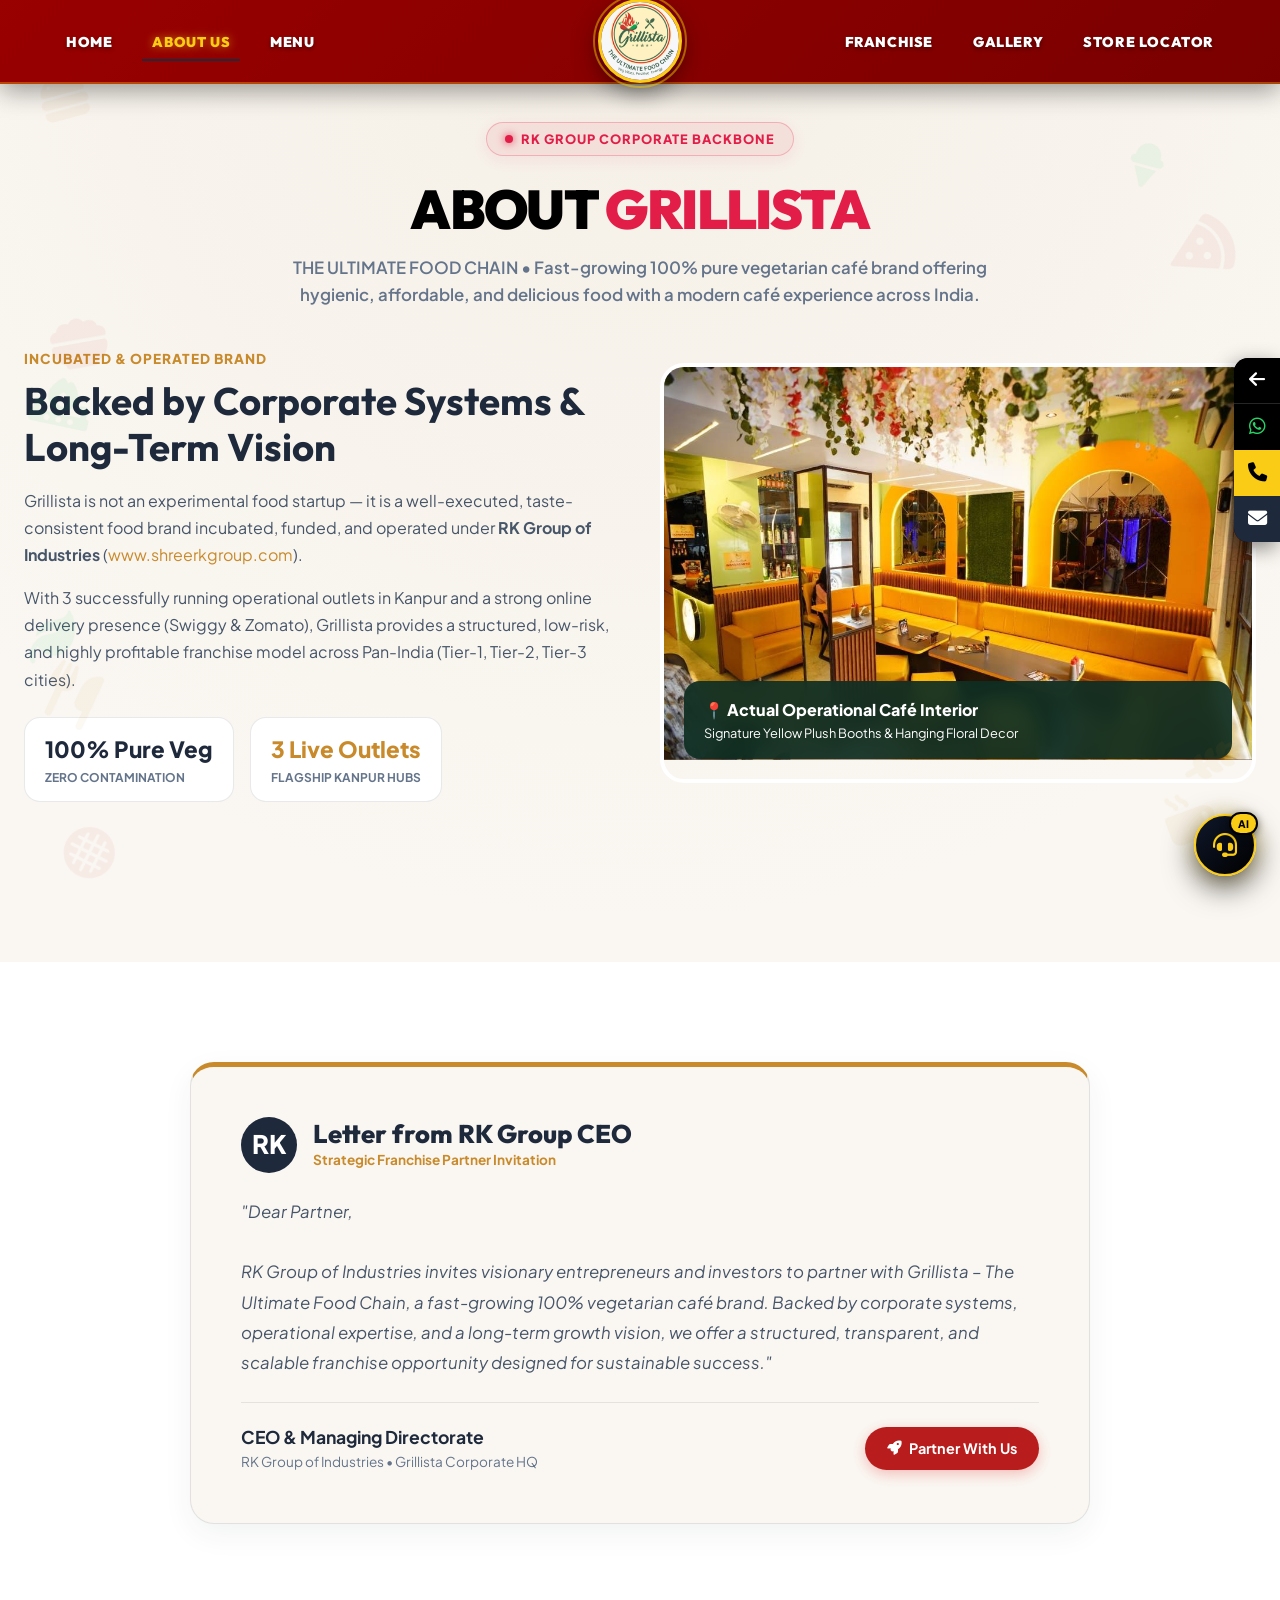
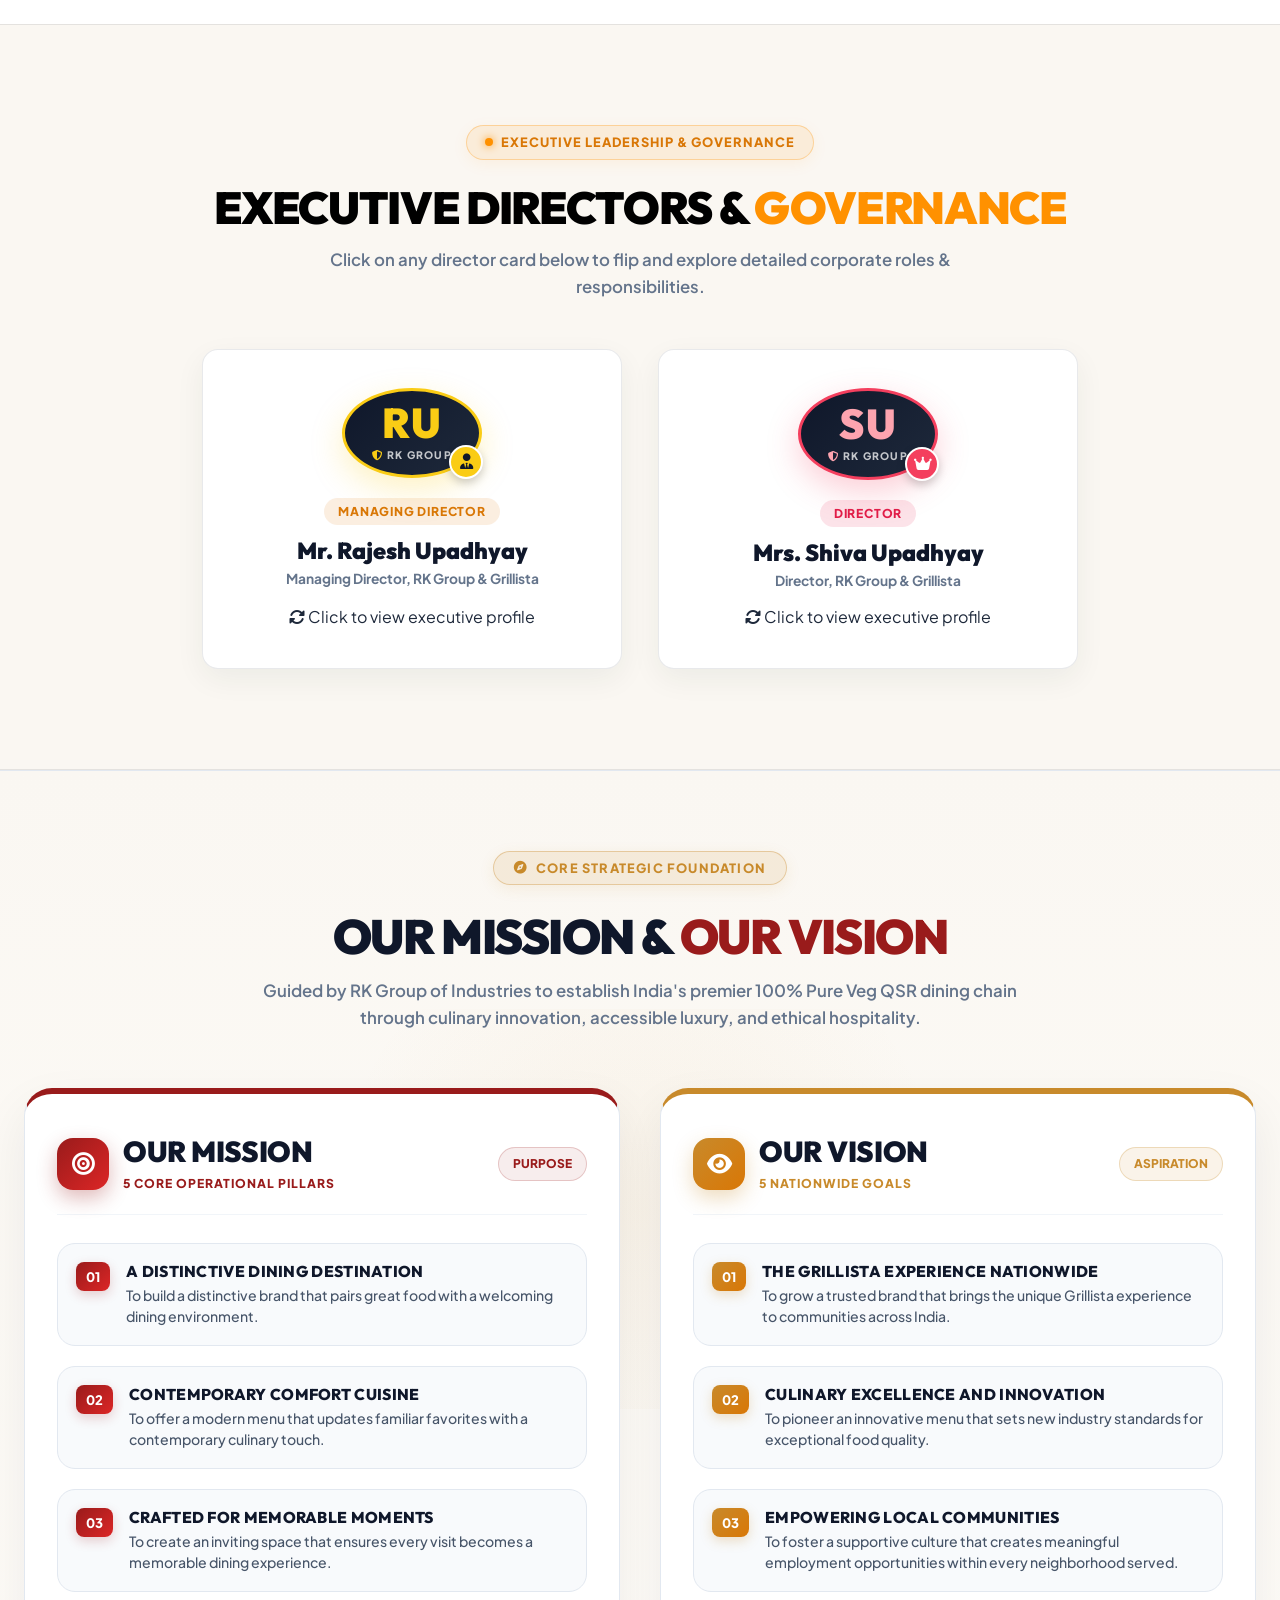
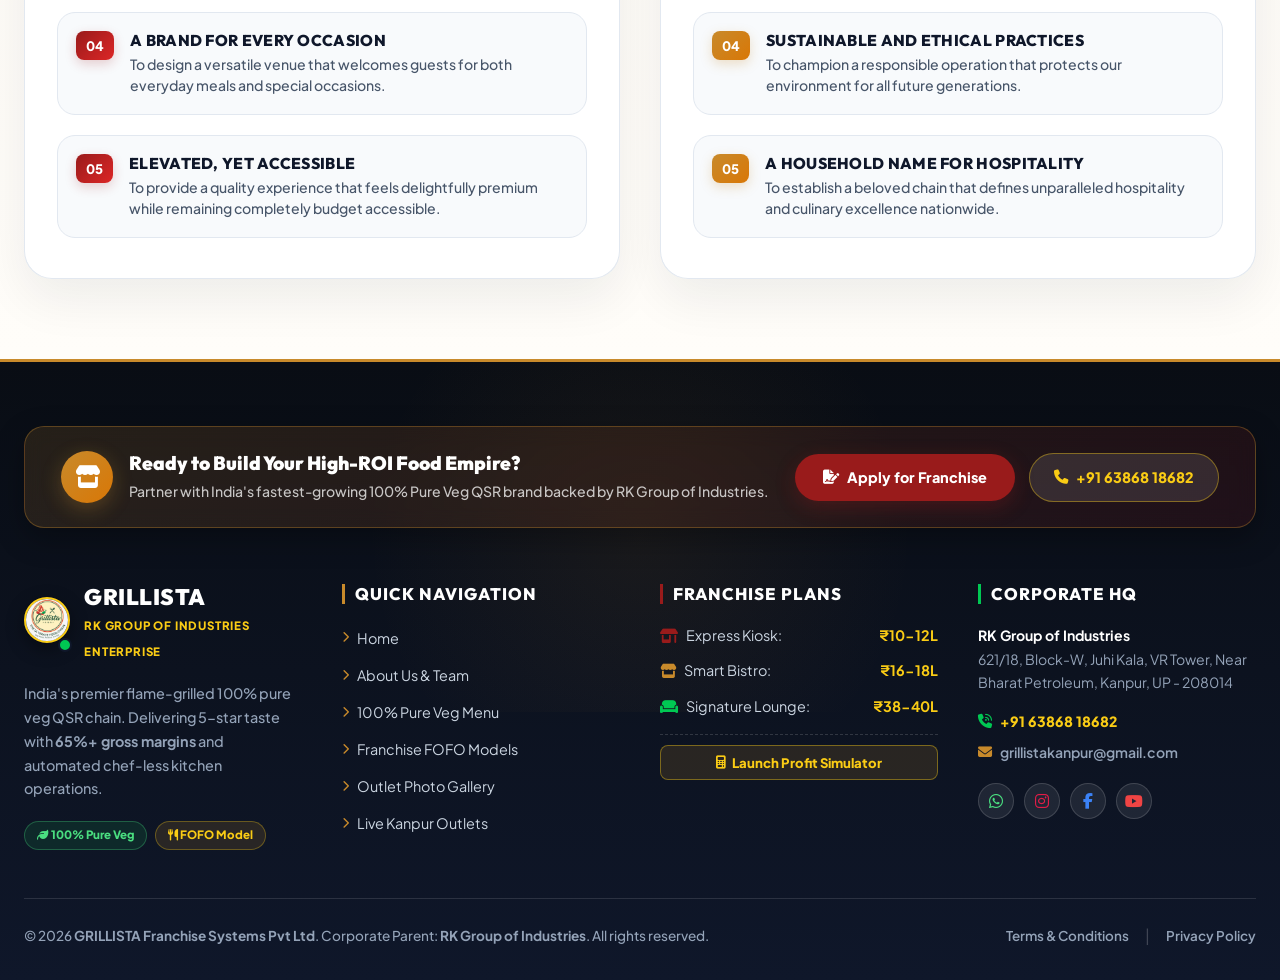
==== about.html @ d0b4079d "Upgrade Executive Leadership cards with luxury gold corporate crest monograms for Mr. and Mrs. Upadh" ====
<!DOCTYPE html>
<html lang="en">
<head>
  <meta charset="UTF-8">
  <meta name="viewport" content="width=device-width, initial-scale=1.0">
  <title>About Us | Grillista - The Ultimate Food Chain</title>
  <meta name="description" content="Learn about Grillista - India's fast-growing 100% pure veg café brand incubated by RK Group of Industries. 3 operational outlets in Kanpur (Barra, Kakadev, Juhi Saket Nagar).">
  
  <!-- Favicon -->
  <link rel="icon" type="image/jpeg" href="assets/images/logo.jpg">
  <link rel="apple-touch-icon" href="assets/images/logo.jpg">
  
  <!-- Google Fonts -->
  <link rel="preconnect" href="https://fonts.googleapis.com">
  <link rel="preconnect" href="https://fonts.gstatic.com" crossorigin>
  <link href="https://fonts.googleapis.com/css2?family=Outfit:wght@400;600;700;800;900&family=Plus+Jakarta+Sans:wght@400;500;600;700;800&display=swap" rel="stylesheet">
  
  <!-- FontAwesome Icons -->
  <link rel="stylesheet" href="https://cdnjs.cloudflare.com/ajax/libs/font-awesome/6.4.0/css/all.min.css">
  
  <!-- Custom Stylesheet -->
  <link rel="stylesheet" href="css/styles.css">

  <!-- Auto Theme Sync -->
  <script>
    (function() {
      const theme = localStorage.getItem('grillista_site_theme');
      if (theme === 'dark') {
        document.documentElement.classList.add('dark-theme');
        document.addEventListener('DOMContentLoaded', () => document.body.classList.add('dark-theme'));
      }
    })();
  </script>
</head>
<body>

  <!-- Burger Singh Style Corporate Navbar -->
  <header class="navbar">
    <div class="nav-container-split">
      <!-- Left Group: Nav Links -->
      <div class="nav-group-left">
        <ul class="nav-links-split">
          <li><a href="index.html#hero" class="nav-link">HOME</a></li>
          <li><a href="about.html" class="nav-link active">ABOUT US</a></li>
          <li><a href="menu.html" class="nav-link">MENU</a></li>
        </ul>
      </div>

      <!-- Center Circular Logo Emblem -->
      <a href="index.html" class="nav-center-logo">
        <img src="assets/images/logo.jpg" alt="Grillista Logo">
      </a>

      <!-- Right Group: Nav Links -->
      <div class="nav-group-right">
        <ul class="nav-links-split">
          <li><a href="franchise.html" class="nav-link">FRANCHISE</a></li>
          <li><a href="gallery.html" class="nav-link">GALLERY</a></li>
          <li><a href="locator.html" class="nav-link">STORE LOCATOR</a></li>
        </ul>
        <button class="mobile-toggle-btn" id="mobile-toggle-btn" onclick="toggleMobileNavbar(event)" aria-label="Toggle Mobile Menu">
          <i class="fa-solid fa-bars"></i>
        </button>
      </div>
    </div>

    <!-- Mobile Slide-Out Navigation Drawer -->
    <nav class="navbar-mobile-drawer" id="navbar-mobile-drawer">
      <a href="index.html#hero"><i class="fa-solid fa-house"></i> HOME</a>
      <a href="about.html" class="active"><i class="fa-solid fa-building"></i> ABOUT US</a>
      <a href="menu.html"><i class="fa-solid fa-utensils"></i> MENU</a>
      <a href="franchise.html"><i class="fa-solid fa-store"></i> FRANCHISE</a>
      <a href="gallery.html"><i class="fa-solid fa-images"></i> GALLERY</a>
      <a href="locator.html"><i class="fa-solid fa-location-dot"></i> STORE LOCATOR</a>
      <a href="tel:+916386818682" style="color: #FACC15;"><i class="fa-solid fa-phone"></i> CALL +91 63868 18682</a>
    </nav>
  </header>

  <!-- About Us Hero Section -->
  <section class="section" style="padding-top: calc(var(--nav-height) + 50px); background: radial-gradient(circle at 50% 0%, #F5EFE6 0%, #FAF7F2 80%);">
    <div class="container">
      <!-- Ultra-Modern Sleek Section Header (Black Base + Crimson Rose Accent) -->
      <div style="text-align: center; margin-bottom: 36px; position: relative;">
        <div style="display: inline-flex; align-items: center; gap: 8px; background: rgba(225, 29, 72, 0.08); border: 1.5px solid rgba(225, 29, 72, 0.25); color: #E11D48; padding: 6px 18px; border-radius: 99px; font-size: 0.8rem; font-weight: 800; text-transform: uppercase; letter-spacing: 1px; margin-bottom: 12px; box-shadow: 0 4px 15px rgba(225, 29, 72, 0.08);">
          <span style="width: 8px; height: 8px; border-radius: 50%; background: #E11D48; display: inline-block; box-shadow: 0 0 8px #E11D48;"></span>
          RK GROUP CORPORATE BACKBONE
        </div>
        
        <h1 class="section-title" style="font-size: 3.4rem; color: #000000 !important;">
          ABOUT <span style="color: #E11D48 !important;">GRILLISTA</span>
        </h1>
        
        <p style="font-size: 1.05rem; color: #64748B; max-width: 720px; margin: 0 auto; font-weight: 600; line-height: 1.6;">
          THE ULTIMATE FOOD CHAIN &bull; Fast-growing 100% pure vegetarian café brand offering hygienic, affordable, and delicious food with a modern café experience across India.
        </p>
      </div>

      <div style="display: grid; grid-template-columns: 1fr 1fr; gap: 40px; align-items: center; margin-bottom: 60px;">
        <div>
          <span style="color: var(--accent-gold); font-weight: 800; font-size: 0.85rem; text-transform: uppercase; letter-spacing: 1px;">Incubated & Operated Brand</span>
          <h2 style="font-size: 2.4rem; color: var(--brand-emerald); margin: 8px 0 16px 0; line-height: 1.2;">Backed by Corporate Systems & Long-Term Vision</h2>
          <p style="font-size: 1rem; color: var(--text-secondary); line-height: 1.7; margin-bottom: 16px;">
            Grillista is not an experimental food startup — it is a well-executed, taste-consistent food brand incubated, funded, and operated under <strong>RK Group of Industries</strong> (<a href="http://www.shreerkgroup.com" target="_blank" style="color: var(--accent-gold);">www.shreerkgroup.com</a>).
          </p>
          <p style="font-size: 1rem; color: var(--text-secondary); line-height: 1.7; margin-bottom: 24px;">
            With 3 successfully running operational outlets in Kanpur and a strong online delivery presence (Swiggy & Zomato), Grillista provides a structured, low-risk, and highly profitable franchise model across Pan-India (Tier-1, Tier-2, Tier-3 cities).
          </p>
          <div style="display: flex; gap: 16px; flex-wrap: wrap;">
            <div style="background: #FFF; border: 1px solid var(--border-light); padding: 14px 20px; border-radius: var(--radius-md);">
              <div style="font-size: 1.4rem; font-weight: 900; color: var(--brand-emerald);">100% Pure Veg</div>
              <div style="font-size: 0.75rem; color: var(--text-muted); font-weight: 700;">ZERO CONTAMINATION</div>
            </div>
            <div style="background: #FFF; border: 1px solid var(--border-light); padding: 14px 20px; border-radius: var(--radius-md);">
              <div style="font-size: 1.4rem; font-weight: 900; color: var(--accent-gold);">3 Live Outlets</div>
              <div style="font-size: 0.75rem; color: var(--text-muted); font-weight: 700;">FLAGSHIP KANPUR HUBS</div>
            </div>
          </div>
        </div>

        <div style="height: 420px; border-radius: var(--radius-lg); overflow: hidden; border: 4px solid #FFF; box-shadow: var(--shadow-premium); position: relative;">
          <img src="assets/images/store_bg.jpg" alt="Grillista Interior Showcase" style="width: 100%; height: 100%; object-fit: cover; filter: none !important;">
          <div style="position: absolute; bottom: 20px; left: 20px; right: 20px; background: rgba(15,46,35,0.92); backdrop-filter: blur(10px); padding: 16px 20px; border-radius: var(--radius-md); color: #FFF;">
            <div style="font-weight: 800; font-size: 1rem;">📍 Actual Operational Café Interior</div>
            <div style="font-size: 0.8rem; color: var(--accent-gold-light);">Signature Yellow Plush Booths & Hanging Floral Decor</div>
          </div>
        </div>
      </div>
    </div>
  </section>

  <!-- Letter from RK Group CEO Section -->
  <section class="section" style="background: #FFF;">
    <div class="container">
      <div style="max-width: 900px; margin: 0 auto; background: var(--bg-warm-champagne); border: 1.5px solid var(--border-light); border-top: 5px solid var(--accent-gold); border-radius: var(--radius-lg); padding: 50px; box-shadow: var(--shadow-card);">
        <div style="display: flex; align-items: center; gap: 16px; margin-bottom: 24px;">
          <div style="width: 56px; height: 56px; border-radius: 50%; background: var(--brand-emerald); color: #FFF; display: flex; align-items: center; justify-content: center; font-size: 1.6rem; font-weight: 800;">
            RK
          </div>
          <div>
            <h3 style="font-size: 1.6rem; color: var(--brand-emerald); font-weight: 800;">Letter from RK Group CEO</h3>
            <div style="font-size: 0.85rem; color: var(--accent-gold); font-weight: 700;">Strategic Franchise Partner Invitation</div>
          </div>
        </div>

        <p style="font-size: 1.05rem; color: var(--text-secondary); line-height: 1.8; margin-bottom: 16px; font-style: italic;">
          "Dear Partner,<br><br>
          RK Group of Industries invites visionary entrepreneurs and investors to partner with Grillista – The Ultimate Food Chain, a fast-growing 100% vegetarian café brand. Backed by corporate systems, operational expertise, and a long-term growth vision, we offer a structured, transparent, and scalable franchise opportunity designed for sustainable success."
        </p>

        <div style="margin-top: 24px; border-top: 1px solid var(--border-light); padding-top: 20px; display: flex; justify-content: space-between; align-items: center; flex-wrap: wrap; gap: 12px;">
          <div>
            <strong style="color: var(--brand-emerald); font-size: 1.1rem;">CEO & Managing Directorate</strong>
            <div style="font-size: 0.85rem; color: var(--text-muted);">RK Group of Industries &bull; Grillista Corporate HQ</div>
          </div>
          <a href="index.html#models" class="btn btn-gold btn-sm"><i class="fa-solid fa-rocket"></i> Partner With Us</a>
        </div>
      </div>
    </div>
  </section>

  <!-- Executive Leadership & Directors Section (Interactive 3D Flip Card System) -->
  <section class="section" style="background: var(--bg-warm-champagne); border-top: 1px solid var(--border-light); border-bottom: 1px solid var(--border-light);">
    <div class="container">
      <!-- Ultra-Modern Sleek Section Header (Black Base + Amber Gold Accent) -->
      <div style="text-align: center; margin-bottom: 48px; position: relative;">
        <div style="display: inline-flex; align-items: center; gap: 8px; background: rgba(255, 145, 0, 0.1); border: 1.5px solid rgba(255, 145, 0, 0.3); color: #D97706; padding: 6px 18px; border-radius: 99px; font-size: 0.8rem; font-weight: 800; text-transform: uppercase; letter-spacing: 1px; margin-bottom: 12px; box-shadow: 0 4px 15px rgba(255, 145, 0, 0.08);">
          <span style="width: 8px; height: 8px; border-radius: 50%; background: #FF9100; display: inline-block; box-shadow: 0 0 8px #FF9100;"></span>
          EXECUTIVE LEADERSHIP & GOVERNANCE
        </div>
        
        <h2 class="section-title" style="font-size: 2.8rem; color: #000000 !important;">
          EXECUTIVE DIRECTORS & <span style="color: #FF9100 !important;">GOVERNANCE</span>
        </h2>
        
        <p style="font-size: 1.05rem; color: #64748B; max-width: 700px; margin: 0 auto; font-weight: 600; line-height: 1.6;">
          Click on any director card below to flip and explore detailed corporate roles & responsibilities.
        </p>
      </div>

      <div style="display: grid; grid-template-columns: repeat(auto-fit, minmax(320px, 420px)); justify-content: center; gap: 36px; max-width: 900px; margin: 0 auto;">
        
        <!-- Leader 1: Mr. Rajesh Upadhyay - Managing Director -->
        <div class="team-flip-card">
          <div class="flip-card-inner">
            <div class="flip-card-front" style="padding: 38px 28px;">
              <!-- Luxury Executive Crest -->
              <div style="width: 140px; height: 140px; border-radius: 50%; background: linear-gradient(135deg, #0F172A 0%, #1E293B 100%); border: 3.5px solid #FACC15; display: flex; flex-direction: column; align-items: center; justify-content: center; margin: 0 auto 20px auto; box-shadow: 0 12px 32px rgba(250, 204, 21, 0.25); position: relative;">
                <span style="font-size: 2.6rem; font-weight: 900; color: #FACC15; font-family: var(--font-heading); letter-spacing: 2px; line-height: 1;">RU</span>
                <span style="font-size: 0.65rem; font-weight: 800; color: rgba(255,255,255,0.75); letter-spacing: 1.2px; text-transform: uppercase; margin-top: 4px; display: inline-flex; align-items: center; gap: 4px;">
                  <i class="fa-solid fa-shield-halved" style="color: #FACC15;"></i> RK GROUP
                </span>
                <span style="position: absolute; bottom: -4px; right: -4px; width: 34px; height: 34px; border-radius: 50%; background: #FACC15; color: #0F172A; display: flex; align-items: center; justify-content: center; font-size: 0.95rem; border: 2.5px solid #FFF; box-shadow: 0 4px 10px rgba(0,0,0,0.2);">
                  <i class="fa-solid fa-user-tie"></i>
                </span>
              </div>

              <span style="font-size: 0.76rem; font-weight: 900; color: #D97706; background: rgba(217, 119, 6, 0.12); padding: 4px 14px; border-radius: 99px; text-transform: uppercase; letter-spacing: 0.8px; display: inline-block;">MANAGING DIRECTOR</span>
              <h3 style="font-size: 1.45rem; color: #0F172A; font-weight: 900; margin: 12px 0 3px 0; font-family: var(--font-heading);">Mr. Rajesh Upadhyay</h3>
              <p style="font-size: 0.86rem; color: #64748B; font-weight: 700; margin: 0 0 14px 0;">Managing Director, RK Group & Grillista</p>
              <span class="flip-hint"><i class="fa-solid fa-rotate"></i> Click to view executive profile</span>
            </div>
            <div class="flip-card-back" style="padding: 38px 28px;">
              <span style="font-size: 0.78rem; font-weight: 900; color: #FACC15; text-transform: uppercase; letter-spacing: 0.8px;">MANAGING DIRECTOR</span>
              <h3 style="font-size: 1.4rem; color: #FFFFFF; font-weight: 900; margin: 6px 0 2px 0; font-family: var(--font-heading);">Mr. Rajesh Upadhyay</h3>
              <div style="font-size: 0.86rem; color: #FACC15; font-weight: 700; margin-bottom: 14px;">Managing Director, RK Group & Grillista</div>
              <p style="font-size: 0.9rem; color: rgba(255,255,255,0.92); line-height: 1.65; margin: 0;">
                Spearheading overarching corporate strategy, institutional backing, nation-wide QSR expansion, and strategic franchise investor partnerships.
              </p>
            </div>
          </div>
        </div>

        <!-- Leader 2: Mrs. Shiva Upadhyay - Director -->
        <div class="team-flip-card">
          <div class="flip-card-inner">
            <div class="flip-card-front" style="padding: 38px 28px;">
              <!-- Luxury Executive Crest -->
              <div style="width: 140px; height: 140px; border-radius: 50%; background: linear-gradient(135deg, #0F172A 0%, #1E293B 100%); border: 3.5px solid #F43F5E; display: flex; flex-direction: column; align-items: center; justify-content: center; margin: 0 auto 20px auto; box-shadow: 0 12px 32px rgba(244, 63, 94, 0.25); position: relative;">
                <span style="font-size: 2.6rem; font-weight: 900; color: #FDA4AF; font-family: var(--font-heading); letter-spacing: 2px; line-height: 1;">SU</span>
                <span style="font-size: 0.65rem; font-weight: 800; color: rgba(255,255,255,0.75); letter-spacing: 1.2px; text-transform: uppercase; margin-top: 4px; display: inline-flex; align-items: center; gap: 4px;">
                  <i class="fa-solid fa-shield-halved" style="color: #FDA4AF;"></i> RK GROUP
                </span>
                <span style="position: absolute; bottom: -4px; right: -4px; width: 34px; height: 34px; border-radius: 50%; background: #F43F5E; color: #FFFFFF; display: flex; align-items: center; justify-content: center; font-size: 0.95rem; border: 2.5px solid #FFF; box-shadow: 0 4px 10px rgba(0,0,0,0.2);">
                  <i class="fa-solid fa-crown"></i>
                </span>
              </div>

              <span style="font-size: 0.76rem; font-weight: 900; color: #E11D48; background: rgba(225, 29, 72, 0.12); padding: 4px 14px; border-radius: 99px; text-transform: uppercase; letter-spacing: 0.8px; display: inline-block;">DIRECTOR</span>
              <h3 style="font-size: 1.45rem; color: #0F172A; font-weight: 900; margin: 12px 0 3px 0; font-family: var(--font-heading);">Mrs. Shiva Upadhyay</h3>
              <p style="font-size: 0.86rem; color: #64748B; font-weight: 700; margin: 0 0 12px 0;">Director, RK Group & Grillista</p>
              <span class="flip-hint"><i class="fa-solid fa-rotate"></i> Click to view executive profile</span>
            </div>
            <div class="flip-card-back" style="padding: 38px 28px;">
              <span style="font-size: 0.78rem; font-weight: 900; color: #FACC15; text-transform: uppercase; letter-spacing: 0.8px;">DIRECTOR</span>
              <h3 style="font-size: 1.4rem; color: #FFFFFF; font-weight: 900; margin: 6px 0 2px 0; font-family: var(--font-heading);">Mrs. Shiva Upadhyay</h3>
              <div style="font-size: 0.86rem; color: #FACC15; font-weight: 700; margin-bottom: 14px;">Director, RK Group & Grillista</div>
              <p style="font-size: 0.9rem; color: rgba(255,255,255,0.92); line-height: 1.65; margin: 0;">
                Leading brand governance, customer experience excellence, operational standardization, and franchise partner welfare and growth.
              </p>
            </div>
          </div>
        </div>

      </div>
    </div>
  </section>
  <!-- Ultra-Executive Corporate Mission & Vision Section -->
  <section class="section" style="background: linear-gradient(180deg, #FAF7F2 0%, #FFFDF9 100%); border-top: 1.5px solid #E2E8F0; padding: 80px 0; position: relative; overflow: hidden;">
    
    <!-- Ambient Radial Light Aura -->
    <div style="position: absolute; top: 20%; left: 50%; transform: translateX(-50%); width: 800px; height: 400px; background: radial-gradient(circle, rgba(200, 138, 43, 0.06) 0%, rgba(250, 247, 242, 0) 70%); pointer-events: none;"></div>

    <div class="container" style="position: relative; z-index: 2;">
      
      <!-- Section Header Badge & Title -->
      <div style="text-align: center; margin-bottom: 56px;">
        <div style="display: inline-flex; align-items: center; gap: 8px; background: rgba(200, 138, 43, 0.12); border: 1.5px solid rgba(200, 138, 43, 0.35); color: #C88A2B; padding: 6px 20px; border-radius: 99px; font-size: 0.8rem; font-weight: 800; text-transform: uppercase; letter-spacing: 1.2px; margin-bottom: 14px; box-shadow: 0 4px 15px rgba(200, 138, 43, 0.1);">
          <i class="fa-solid fa-compass" style="color: #C88A2B;"></i> CORE STRATEGIC FOUNDATION
        </div>
        
        <h2 class="section-title" style="font-size: 3rem; color: #0F172A !important; font-family: var(--font-heading); margin-bottom: 12px;">
          OUR MISSION & <span style="background: linear-gradient(135deg, #B91C1C 0%, #991B1B 100%); -webkit-background-clip: text; -webkit-text-fill-color: transparent;">OUR VISION</span>
        </h2>
        
        <p style="font-size: 1.05rem; color: #64748B; max-width: 760px; margin: 0 auto; font-weight: 600; line-height: 1.65;">
          Guided by RK Group of Industries to establish India's premier 100% Pure Veg QSR dining chain through culinary innovation, accessible luxury, and ethical hospitality.
        </p>
      </div>

      <!-- 2-Column Grid: OUR MISSION vs OUR VISION -->
      <div style="display: grid; grid-template-columns: repeat(auto-fit, minmax(360px, 1fr)); gap: 40px; align-items: start;">
        
        <!-- CARD 1: OUR MISSION -->
        <div style="background: #FFFFFF; border-radius: 28px; border: 1.5px solid #E2E8F0; border-top: 6px solid #991B1B; padding: 40px 32px; box-shadow: 0 20px 50px rgba(15, 23, 42, 0.07); position: relative;">
          
          <div style="display: flex; align-items: center; justify-content: space-between; margin-bottom: 28px; border-bottom: 1.5px solid #F1F5F9; padding-bottom: 20px;">
            <div style="display: flex; align-items: center; gap: 14px;">
              <div style="width: 52px; height: 52px; border-radius: 16px; background: linear-gradient(135deg, #991B1B 0%, #DC2626 100%); color: #FFF; font-size: 1.4rem; display: flex; align-items: center; justify-content: center; box-shadow: 0 8px 20px rgba(153, 27, 27, 0.3);">
                <i class="fa-solid fa-bullseye"></i>
              </div>
              <div>
                <h3 style="font-size: 1.8rem; font-weight: 900; color: #0F172A; margin: 0; font-family: var(--font-heading); letter-spacing: -0.01em;">OUR MISSION</h3>
                <span style="font-size: 0.76rem; font-weight: 800; color: #991B1B; text-transform: uppercase; letter-spacing: 1px;">5 CORE OPERATIONAL PILLARS</span>
              </div>
            </div>
            <span style="background: rgba(153, 27, 27, 0.08); color: #991B1B; font-weight: 800; font-size: 0.75rem; padding: 6px 14px; border-radius: 99px; border: 1px solid rgba(153, 27, 27, 0.2);">
              PURPOSE
            </span>
          </div>

          <!-- List of 5 Mission Points -->
          <div style="display: flex; flex-direction: column; gap: 20px;">
            
            <!-- Point 1 -->
            <div style="display: flex; gap: 16px; align-items: flex-start; background: #F8FAFC; border: 1px solid #E2E8F0; padding: 18px; border-radius: 18px; transition: transform 0.2s ease;">
              <span style="background: linear-gradient(135deg, #991B1B 0%, #DC2626 100%); color: #FFFFFF; font-size: 0.82rem; font-weight: 900; padding: 4px 10px; border-radius: 8px; flex-shrink: 0; box-shadow: 0 4px 12px rgba(153,27,27,0.2);">01</span>
              <div>
                <h4 style="font-size: 0.98rem; font-weight: 800; color: #0F172A; margin: 0 0 4px 0; text-transform: uppercase; letter-spacing: 0.3px;">A DISTINCTIVE DINING DESTINATION</h4>
                <p style="font-size: 0.88rem; color: #475569; margin: 0; line-height: 1.5; font-weight: 500;">To build a distinctive brand that pairs great food with a welcoming dining environment.</p>
              </div>
            </div>

            <!-- Point 2 -->
            <div style="display: flex; gap: 16px; align-items: flex-start; background: #F8FAFC; border: 1px solid #E2E8F0; padding: 18px; border-radius: 18px; transition: transform 0.2s ease;">
              <span style="background: linear-gradient(135deg, #991B1B 0%, #DC2626 100%); color: #FFFFFF; font-size: 0.82rem; font-weight: 900; padding: 4px 10px; border-radius: 8px; flex-shrink: 0; box-shadow: 0 4px 12px rgba(153,27,27,0.2);">02</span>
              <div>
                <h4 style="font-size: 0.98rem; font-weight: 800; color: #0F172A; margin: 0 0 4px 0; text-transform: uppercase; letter-spacing: 0.3px;">CONTEMPORARY COMFORT CUISINE</h4>
                <p style="font-size: 0.88rem; color: #475569; margin: 0; line-height: 1.5; font-weight: 500;">To offer a modern menu that updates familiar favorites with a contemporary culinary touch.</p>
              </div>
            </div>

            <!-- Point 3 -->
            <div style="display: flex; gap: 16px; align-items: flex-start; background: #F8FAFC; border: 1px solid #E2E8F0; padding: 18px; border-radius: 18px; transition: transform 0.2s ease;">
              <span style="background: linear-gradient(135deg, #991B1B 0%, #DC2626 100%); color: #FFFFFF; font-size: 0.82rem; font-weight: 900; padding: 4px 10px; border-radius: 8px; flex-shrink: 0; box-shadow: 0 4px 12px rgba(153,27,27,0.2);">03</span>
              <div>
                <h4 style="font-size: 0.98rem; font-weight: 800; color: #0F172A; margin: 0 0 4px 0; text-transform: uppercase; letter-spacing: 0.3px;">CRAFTED FOR MEMORABLE MOMENTS</h4>
                <p style="font-size: 0.88rem; color: #475569; margin: 0; line-height: 1.5; font-weight: 500;">To create an inviting space that ensures every visit becomes a memorable dining experience.</p>
              </div>
            </div>

            <!-- Point 4 -->
            <div style="display: flex; gap: 16px; align-items: flex-start; background: #F8FAFC; border: 1px solid #E2E8F0; padding: 18px; border-radius: 18px; transition: transform 0.2s ease;">
              <span style="background: linear-gradient(135deg, #991B1B 0%, #DC2626 100%); color: #FFFFFF; font-size: 0.82rem; font-weight: 900; padding: 4px 10px; border-radius: 8px; flex-shrink: 0; box-shadow: 0 4px 12px rgba(153,27,27,0.2);">04</span>
              <div>
                <h4 style="font-size: 0.98rem; font-weight: 800; color: #0F172A; margin: 0 0 4px 0; text-transform: uppercase; letter-spacing: 0.3px;">A BRAND FOR EVERY OCCASION</h4>
                <p style="font-size: 0.88rem; color: #475569; margin: 0; line-height: 1.5; font-weight: 500;">To design a versatile venue that welcomes guests for both everyday meals and special occasions.</p>
              </div>
            </div>

            <!-- Point 5 -->
            <div style="display: flex; gap: 16px; align-items: flex-start; background: #F8FAFC; border: 1px solid #E2E8F0; padding: 18px; border-radius: 18px; transition: transform 0.2s ease;">
              <span style="background: linear-gradient(135deg, #991B1B 0%, #DC2626 100%); color: #FFFFFF; font-size: 0.82rem; font-weight: 900; padding: 4px 10px; border-radius: 8px; flex-shrink: 0; box-shadow: 0 4px 12px rgba(153,27,27,0.2);">05</span>
              <div>
                <h4 style="font-size: 0.98rem; font-weight: 800; color: #0F172A; margin: 0 0 4px 0; text-transform: uppercase; letter-spacing: 0.3px;">ELEVATED, YET ACCESSIBLE</h4>
                <p style="font-size: 0.88rem; color: #475569; margin: 0; line-height: 1.5; font-weight: 500;">To provide a quality experience that feels delightfully premium while remaining completely budget accessible.</p>
              </div>
            </div>

          </div>
        </div>

        <!-- CARD 2: OUR VISION -->
        <div style="background: #FFFFFF; border-radius: 28px; border: 1.5px solid #E2E8F0; border-top: 6px solid #C88A2B; padding: 40px 32px; box-shadow: 0 20px 50px rgba(15, 23, 42, 0.07); position: relative;">
          
          <div style="display: flex; align-items: center; justify-content: space-between; margin-bottom: 28px; border-bottom: 1.5px solid #F1F5F9; padding-bottom: 20px;">
            <div style="display: flex; align-items: center; gap: 14px;">
              <div style="width: 52px; height: 52px; border-radius: 16px; background: linear-gradient(135deg, #C88A2B 0%, #D97706 100%); color: #FFF; font-size: 1.4rem; display: flex; align-items: center; justify-content: center; box-shadow: 0 8px 20px rgba(200, 138, 43, 0.3);">
                <i class="fa-solid fa-eye"></i>
              </div>
              <div>
                <h3 style="font-size: 1.8rem; font-weight: 900; color: #0F172A; margin: 0; font-family: var(--font-heading); letter-spacing: -0.01em;">OUR VISION</h3>
                <span style="font-size: 0.76rem; font-weight: 800; color: #C88A2B; text-transform: uppercase; letter-spacing: 1px;">5 NATIONWIDE GOALS</span>
              </div>
            </div>
            <span style="background: rgba(200, 138, 43, 0.1); color: #C88A2B; font-weight: 800; font-size: 0.75rem; padding: 6px 14px; border-radius: 99px; border: 1px solid rgba(200, 138, 43, 0.25);">
              ASPIRATION
            </span>
          </div>

          <!-- List of 5 Vision Points -->
          <div style="display: flex; flex-direction: column; gap: 20px;">
            
            <!-- Point 1 -->
            <div style="display: flex; gap: 16px; align-items: flex-start; background: #F8FAFC; border: 1px solid #E2E8F0; padding: 18px; border-radius: 18px; transition: transform 0.2s ease;">
              <span style="background: linear-gradient(135deg, #C88A2B 0%, #D97706 100%); color: #FFFFFF; font-size: 0.82rem; font-weight: 900; padding: 4px 10px; border-radius: 8px; flex-shrink: 0; box-shadow: 0 4px 12px rgba(200,138,43,0.25);">01</span>
              <div>
                <h4 style="font-size: 0.98rem; font-weight: 800; color: #0F172A; margin: 0 0 4px 0; text-transform: uppercase; letter-spacing: 0.3px;">THE GRILLISTA EXPERIENCE NATIONWIDE</h4>
                <p style="font-size: 0.88rem; color: #475569; margin: 0; line-height: 1.5; font-weight: 500;">To grow a trusted brand that brings the unique Grillista experience to communities across India.</p>
              </div>
            </div>

            <!-- Point 2 -->
            <div style="display: flex; gap: 16px; align-items: flex-start; background: #F8FAFC; border: 1px solid #E2E8F0; padding: 18px; border-radius: 18px; transition: transform 0.2s ease;">
              <span style="background: linear-gradient(135deg, #C88A2B 0%, #D97706 100%); color: #FFFFFF; font-size: 0.82rem; font-weight: 900; padding: 4px 10px; border-radius: 8px; flex-shrink: 0; box-shadow: 0 4px 12px rgba(200,138,43,0.25);">02</span>
              <div>
                <h4 style="font-size: 0.98rem; font-weight: 800; color: #0F172A; margin: 0 0 4px 0; text-transform: uppercase; letter-spacing: 0.3px;">CULINARY EXCELLENCE AND INNOVATION</h4>
                <p style="font-size: 0.88rem; color: #475569; margin: 0; line-height: 1.5; font-weight: 500;">To pioneer an innovative menu that sets new industry standards for exceptional food quality.</p>
              </div>
            </div>

            <!-- Point 3 -->
            <div style="display: flex; gap: 16px; align-items: flex-start; background: #F8FAFC; border: 1px solid #E2E8F0; padding: 18px; border-radius: 18px; transition: transform 0.2s ease;">
              <span style="background: linear-gradient(135deg, #C88A2B 0%, #D97706 100%); color: #FFFFFF; font-size: 0.82rem; font-weight: 900; padding: 4px 10px; border-radius: 8px; flex-shrink: 0; box-shadow: 0 4px 12px rgba(200,138,43,0.25);">03</span>
              <div>
                <h4 style="font-size: 0.98rem; font-weight: 800; color: #0F172A; margin: 0 0 4px 0; text-transform: uppercase; letter-spacing: 0.3px;">EMPOWERING LOCAL COMMUNITIES</h4>
                <p style="font-size: 0.88rem; color: #475569; margin: 0; line-height: 1.5; font-weight: 500;">To foster a supportive culture that creates meaningful employment opportunities within every neighborhood served.</p>
              </div>
            </div>

            <!-- Point 4 -->
            <div style="display: flex; gap: 16px; align-items: flex-start; background: #F8FAFC; border: 1px solid #E2E8F0; padding: 18px; border-radius: 18px; transition: transform 0.2s ease;">
              <span style="background: linear-gradient(135deg, #C88A2B 0%, #D97706 100%); color: #FFFFFF; font-size: 0.82rem; font-weight: 900; padding: 4px 10px; border-radius: 8px; flex-shrink: 0; box-shadow: 0 4px 12px rgba(200,138,43,0.25);">04</span>
              <div>
                <h4 style="font-size: 0.98rem; font-weight: 800; color: #0F172A; margin: 0 0 4px 0; text-transform: uppercase; letter-spacing: 0.3px;">SUSTAINABLE AND ETHICAL PRACTICES</h4>
                <p style="font-size: 0.88rem; color: #475569; margin: 0; line-height: 1.5; font-weight: 500;">To champion a responsible operation that protects our environment for all future generations.</p>
              </div>
            </div>

            <!-- Point 5 -->
            <div style="display: flex; gap: 16px; align-items: flex-start; background: #F8FAFC; border: 1px solid #E2E8F0; padding: 18px; border-radius: 18px; transition: transform 0.2s ease;">
              <span style="background: linear-gradient(135deg, #C88A2B 0%, #D97706 100%); color: #FFFFFF; font-size: 0.82rem; font-weight: 900; padding: 4px 10px; border-radius: 8px; flex-shrink: 0; box-shadow: 0 4px 12px rgba(200,138,43,0.25);">05</span>
              <div>
                <h4 style="font-size: 0.98rem; font-weight: 800; color: #0F172A; margin: 0 0 4px 0; text-transform: uppercase; letter-spacing: 0.3px;">A HOUSEHOLD NAME FOR HOSPITALITY</h4>
                <p style="font-size: 0.88rem; color: #475569; margin: 0; line-height: 1.5; font-weight: 500;">To establish a beloved chain that defines unparalleled hospitality and culinary excellence nationwide.</p>
              </div>
            </div>

          </div>
        </div>

      </div>

    </div>
  </section>



  <!-- Ultra-Premium Executive Corporate Footer -->
  <footer class="footer" style="background: linear-gradient(180deg, #090D14 0%, #0F172A 100%); color: #FFFFFF; border-top: 3px solid #C88A2B; padding-top: 64px; padding-bottom: 32px; position: relative; overflow: hidden;">
    
    <!-- Soft Background Radial Glow Accent -->
    <div style="position: absolute; top: 0; left: 50%; transform: translateX(-50%); width: 700px; height: 350px; background: radial-gradient(circle, rgba(200, 138, 43, 0.08) 0%, rgba(15, 23, 42, 0) 70%); pointer-events: none;"></div>

    <div class="container" style="position: relative; z-index: 2;">
      
      <!-- Top Executive CTA Banner Strip -->
      <div style="background: linear-gradient(135deg, rgba(200, 138, 43, 0.15) 0%, rgba(153, 27, 27, 0.15) 100%); border: 1.5px solid rgba(200, 138, 43, 0.35); border-radius: 20px; padding: 24px 36px; margin-bottom: 56px; display: flex; align-items: center; justify-content: space-between; flex-wrap: wrap; gap: 20px; backdrop-filter: blur(10px); box-shadow: 0 10px 30px rgba(0,0,0,0.3);">
        <div style="display: flex; align-items: center; gap: 16px;">
          <div style="width: 52px; height: 52px; border-radius: 50%; background: linear-gradient(135deg, #C88A2B 0%, #D97706 100%); color: #FFF; font-size: 1.4rem; display: flex; align-items: center; justify-content: center; box-shadow: 0 6px 20px rgba(200, 138, 43, 0.3);">
            <i class="fa-solid fa-store"></i>
          </div>
          <div>
            <h4 style="font-size: 1.2rem; font-weight: 900; color: #FFFFFF; margin: 0 0 4px 0; font-family: var(--font-heading);">Ready to Build Your High-ROI Food Empire?</h4>
            <p style="font-size: 0.88rem; color: rgba(255,255,255,0.75); margin: 0; font-weight: 500;">Partner with India's fastest-growing 100% Pure Veg QSR brand backed by RK Group of Industries.</p>
          </div>
        </div>
        <div style="display: flex; gap: 14px; flex-wrap: wrap; align-items: center;">
          <a href="franchise.html#apply-form" style="background: #991B1B; color: #FFFFFF; font-weight: 800; border-radius: 99px; padding: 12px 28px; font-size: 0.9rem; text-decoration: none; display: inline-flex; align-items: center; gap: 8px; box-shadow: 0 6px 20px rgba(153, 27, 27, 0.3); transition: all 0.3s ease;">
            <i class="fa-solid fa-file-signature"></i> Apply for Franchise
          </a>
          <a href="tel:+916386818682" style="background: rgba(255,255,255,0.1); color: #FACC15; font-weight: 800; border-radius: 99px; padding: 12px 24px; font-size: 0.9rem; text-decoration: none; display: inline-flex; align-items: center; gap: 8px; border: 1.5px solid rgba(250, 204, 21, 0.4); transition: all 0.3s ease;">
            <i class="fa-solid fa-phone"></i> +91 63868 18682
          </a>
        </div>
      </div>

      <!-- Main 4-Column Footer Grid -->
      <div style="display: grid; grid-template-columns: repeat(auto-fit, minmax(240px, 1fr)); gap: 40px; margin-bottom: 48px;">
        
        <!-- Column 1: Brand & Parent Corporate -->
        <div>
          <div style="display: flex; align-items: center; gap: 14px; margin-bottom: 20px;">
            <div style="position: relative;">
              <img src="assets/images/logo.jpg" alt="Grillista Logo" style="width: 52px; height: 52px; border-radius: 50%; border: 2.5px solid #FACC15; box-shadow: 0 6px 18px rgba(0,0,0,0.4); object-fit: cover;">
              <span style="position: absolute; bottom: -2px; right: -2px; background: #00C853; width: 14px; height: 14px; border-radius: 50%; border: 2px solid #0F172A;" title="100% Pure Veg Verified"></span>
            </div>
            <div>
              <h3 style="color: #FFFFFF; font-size: 1.4rem; margin: 0; font-weight: 900; letter-spacing: 0.5px; font-family: var(--font-heading);">GRILLISTA</h3>
              <span style="color: #FACC15; font-size: 0.72rem; font-weight: 800; letter-spacing: 0.8px; text-transform: uppercase;">RK GROUP OF INDUSTRIES ENTERPRISE</span>
            </div>
          </div>
          
          <p style="font-size: 0.9rem; color: #94A3B8; line-height: 1.65; margin-bottom: 20px; font-weight: 500;">
            India's premier flame-grilled 100% pure veg QSR chain. Delivering 5-star taste with <strong>65%+ gross margins</strong> and automated chef-less kitchen operations.
          </p>

          <div style="display: flex; gap: 8px; flex-wrap: wrap;">
            <span style="background: rgba(22, 163, 74, 0.15); color: #4ADE80; border: 1px solid rgba(74, 222, 128, 0.3); font-size: 0.72rem; font-weight: 800; padding: 4px 12px; border-radius: 99px;">
              <i class="fa-solid fa-leaf"></i> 100% Pure Veg
            </span>
            <span style="background: rgba(200, 138, 43, 0.15); color: #FACC15; border: 1px solid rgba(250, 204, 21, 0.3); font-size: 0.72rem; font-weight: 800; padding: 4px 12px; border-radius: 99px;">
              <i class="fa-solid fa-utensils"></i> FOFO Model
            </span>
          </div>
        </div>

        <!-- Column 2: Quick Links -->
        <div>
          <h4 style="color: #FFFFFF; font-size: 1.05rem; font-weight: 800; margin: 0 0 20px 0; text-transform: uppercase; letter-spacing: 1px; border-left: 3px solid #C88A2B; padding-left: 10px;">
            Quick Navigation
          </h4>
          <ul style="list-style: none; padding: 0; margin: 0; display: flex; flex-direction: column; gap: 12px; font-size: 0.9rem;">
            <li><a href="index.html" style="color: #CBD5E1; text-decoration: none; transition: all 0.2s ease; display: inline-flex; align-items: center; gap: 8px;"><i class="fa-solid fa-chevron-right" style="font-size: 0.7rem; color: #C88A2B;"></i> Home</a></li>
            <li><a href="about.html" style="color: #CBD5E1; text-decoration: none; transition: all 0.2s ease; display: inline-flex; align-items: center; gap: 8px;"><i class="fa-solid fa-chevron-right" style="font-size: 0.7rem; color: #C88A2B;"></i> About Us & Team</a></li>
            <li><a href="menu.html" style="color: #CBD5E1; text-decoration: none; transition: all 0.2s ease; display: inline-flex; align-items: center; gap: 8px;"><i class="fa-solid fa-chevron-right" style="font-size: 0.7rem; color: #C88A2B;"></i> 100% Pure Veg Menu</a></li>
            <li><a href="franchise.html" style="color: #CBD5E1; text-decoration: none; transition: all 0.2s ease; display: inline-flex; align-items: center; gap: 8px;"><i class="fa-solid fa-chevron-right" style="font-size: 0.7rem; color: #C88A2B;"></i> Franchise FOFO Models</a></li>
            <li><a href="gallery.html" style="color: #CBD5E1; text-decoration: none; transition: all 0.2s ease; display: inline-flex; align-items: center; gap: 8px;"><i class="fa-solid fa-chevron-right" style="font-size: 0.7rem; color: #C88A2B;"></i> Outlet Photo Gallery</a></li>
            <li><a href="locator.html" style="color: #CBD5E1; text-decoration: none; transition: all 0.2s ease; display: inline-flex; align-items: center; gap: 8px;"><i class="fa-solid fa-chevron-right" style="font-size: 0.7rem; color: #C88A2B;"></i> Live Kanpur Outlets</a></li>
          </ul>
        </div>

        <!-- Column 3: Franchise Models & Unit Economics -->
        <div>
          <h4 style="color: #FFFFFF; font-size: 1.05rem; font-weight: 800; margin: 0 0 20px 0; text-transform: uppercase; letter-spacing: 1px; border-left: 3px solid #991B1B; padding-left: 10px;">
            Franchise Plans
          </h4>
          <ul style="list-style: none; padding: 0; margin: 0; display: flex; flex-direction: column; gap: 12px; font-size: 0.9rem;">
            <li><a href="franchise.html#models" style="color: #CBD5E1; text-decoration: none; display: flex; justify-content: space-between; align-items: center;"><span><i class="fa-solid fa-shop" style="color: #991B1B; margin-right: 6px;"></i> Express Kiosk:</span> <strong style="color: #FACC15;">₹10-12L</strong></a></li>
            <li><a href="franchise.html#models" style="color: #CBD5E1; text-decoration: none; display: flex; justify-content: space-between; align-items: center;"><span><i class="fa-solid fa-store" style="color: #C88A2B; margin-right: 6px;"></i> Smart Bistro:</span> <strong style="color: #FACC15;">₹16-18L</strong></a></li>
            <li><a href="franchise.html#models" style="color: #CBD5E1; text-decoration: none; display: flex; justify-content: space-between; align-items: center;"><span><i class="fa-solid fa-couch" style="color: #00C853; margin-right: 6px;"></i> Signature Lounge:</span> <strong style="color: #FACC15;">₹38-40L</strong></a></li>
            <li style="border-top: 1px dashed rgba(255,255,255,0.15); padding-top: 10px; margin-top: 4px;">
              <button class="trigger-calculator-modal" style="background: rgba(200, 138, 43, 0.15); color: #FACC15; border: 1px solid rgba(250, 204, 21, 0.4); border-radius: 8px; padding: 8px 14px; font-size: 0.82rem; font-weight: 800; cursor: pointer; width: 100%; text-align: center; display: inline-flex; align-items: center; justify-content: center; gap: 6px;">
                <i class="fa-solid fa-calculator"></i> Launch Profit Simulator
              </button>
            </li>
          </ul>
        </div>

        <!-- Column 4: Corporate HQ & Direct Support -->
        <div>
          <h4 style="color: #FFFFFF; font-size: 1.05rem; font-weight: 800; margin: 0 0 20px 0; text-transform: uppercase; letter-spacing: 1px; border-left: 3px solid #00C853; padding-left: 10px;">
            Corporate HQ
          </h4>
          <p style="font-size: 0.88rem; color: #94A3B8; line-height: 1.65; margin: 0 0 16px 0;">
            <strong style="color: #FFF;">RK Group of Industries</strong><br>
            621/18, Block-W, Juhi Kala, VR Tower, Near Bharat Petroleum, Kanpur, UP - 208014
          </p>

          <div style="display: flex; flex-direction: column; gap: 8px; font-size: 0.88rem; margin-bottom: 20px;">
            <a href="tel:+916386818682" style="color: #FACC15; text-decoration: none; font-weight: 800; display: inline-flex; align-items: center; gap: 8px;">
              <i class="fa-solid fa-phone-volume" style="color: #00C853;"></i> +91 63868 18682
            </a>
            <a href="mailto:grillistakanpur@gmail.com" style="color: #94A3B8; text-decoration: none; font-weight: 600; display: inline-flex; align-items: center; gap: 8px;">
              <i class="fa-solid fa-envelope" style="color: #C88A2B;"></i> grillistakanpur@gmail.com
            </a>
          </div>

          <!-- Social Media Golden Glow Icons -->
          <div style="display: flex; gap: 10px;">
            <a href="https://wa.me/916386818682" target="_blank" aria-label="WhatsApp" style="width: 36px; height: 36px; border-radius: 50%; background: rgba(255,255,255,0.08); color: #4ADE80; display: flex; align-items: center; justify-content: center; text-decoration: none; border: 1px solid rgba(255,255,255,0.15); transition: all 0.3s ease;">
              <i class="fa-brands fa-whatsapp"></i>
            </a>
            <a href="https://instagram.com" target="_blank" aria-label="Instagram" style="width: 36px; height: 36px; border-radius: 50%; background: rgba(255,255,255,0.08); color: #E11D48; display: flex; align-items: center; justify-content: center; text-decoration: none; border: 1px solid rgba(255,255,255,0.15); transition: all 0.3s ease;">
              <i class="fa-brands fa-instagram"></i>
            </a>
            <a href="https://facebook.com" target="_blank" aria-label="Facebook" style="width: 36px; height: 36px; border-radius: 50%; background: rgba(255,255,255,0.08); color: #3B82F6; display: flex; align-items: center; justify-content: center; text-decoration: none; border: 1px solid rgba(255,255,255,0.15); transition: all 0.3s ease;">
              <i class="fa-brands fa-facebook-f"></i>
            </a>
            <a href="https://youtube.com" target="_blank" aria-label="YouTube" style="width: 36px; height: 36px; border-radius: 50%; background: rgba(255,255,255,0.08); color: #EF4444; display: flex; align-items: center; justify-content: center; text-decoration: none; border: 1px solid rgba(255,255,255,0.15); transition: all 0.3s ease;">
              <i class="fa-brands fa-youtube"></i>
            </a>
          </div>
        </div>

      </div>

      <!-- Bottom Bar Divider -->
      <div style="border-top: 1px solid rgba(255, 255, 255, 0.12); padding-top: 24px; display: flex; justify-content: space-between; align-items: center; flex-wrap: wrap; gap: 16px;">
        <p style="font-size: 0.85rem; color: #94A3B8; margin: 0; font-weight: 500;">
          &copy; 2026 <strong>GRILLISTA Franchise Systems Pvt Ltd</strong>. Corporate Parent: <strong>RK Group of Industries</strong>. All rights reserved.
        </p>
        <div style="display: flex; align-items: center; gap: 16px; flex-wrap: wrap;">
          <a href="terms.html" style="color: #94A3B8; text-decoration: none; font-size: 0.84rem; font-weight: 600; transition: color 0.2s ease;">Terms & Conditions</a>
          <span style="color: rgba(255, 255, 255, 0.2);">|</span>
          <a href="privacy.html" style="color: #94A3B8; text-decoration: none; font-size: 0.84rem; font-weight: 600; transition: color 0.2s ease;">Privacy Policy</a>
        </div>
      </div>

    </div>
  </footer>
  <!-- Floating Side Action Dock (WhatsApp, Call, Email) -->
  <div class="floating-side-dock" id="side-action-dock">
    <button class="dock-item dock-item-toggle" id="dock-toggle-btn" title="Toggle Quick Actions">
      <i class="fa-solid fa-arrow-left" id="dock-toggle-icon"></i>
    </button>
    <a href="https://wa.me/916386818682?text=Hi%20Grillista%20Team%2C%20I%20am%20interested%20in%20a%20Franchise!" target="_blank" class="dock-item dock-item-whatsapp" title="WhatsApp Us">
      <i class="fa-brands fa-whatsapp"></i>
      <span class="dock-tooltip">Chat on WhatsApp</span>
    </a>
    <a href="tel:+916386818682" class="dock-item dock-item-phone" title="Call Support">
      <i class="fa-solid fa-phone"></i>
      <span class="dock-tooltip">Call +91 63868 18682</span>
    </a>
    <a href="mailto:grillistakanpur@gmail.com" class="dock-item dock-item-email" title="Send Email">
      <i class="fa-solid fa-envelope"></i>
      <span class="dock-tooltip">Email HQ</span>
    </a>
  </div>

  <!-- AI Franchise Assistant Chatbot Launcher Button -->
  <button class="chatbot-launcher-btn" id="chatbot-launcher-btn" title="Ask Grillista AI Assistant">
    <i class="fa-solid fa-headset"></i>
    <span class="chatbot-badge">AI</span>
  </button>

  <!-- AI Franchise Assistant Chat Window -->
  <div class="chatbot-window" id="chatbot-window">
    <div class="chatbot-header">
      <div style="display: flex; align-items: center; gap: 10px;">
        <div style="width: 34px; height: 34px; border-radius: 50%; background: rgba(255,255,255,0.2); display: flex; align-items: center; justify-content: center; font-size: 1.1rem; color: #FACC15;">
          <i class="fa-solid fa-robot"></i>
        </div>
        <div>
          <h4 style="font-size: 0.95rem; margin: 0; color: #FFF; font-weight: 800;">Grillista AI Assistant</h4>
          <span style="font-size: 0.7rem; color: #86EFAC; font-weight: 700;">● Online | 24/7 Support</span>
        </div>
      </div>
      <button id="chatbot-close-btn" style="background: none; border: none; color: #FFF; font-size: 1.2rem; cursor: pointer;">&times;</button>
    </div>

    <div class="chatbot-messages" id="chatbot-messages">
      <div class="chat-msg bot">
        <strong>Namaste! 🙏 Welcome to Grillista.</strong><br>
        I am your AI Franchise Advisor. How can I assist your food franchise journey today?
        <div class="chat-quick-btns">
          <button class="chat-quick-btn chat-quick-btn-highlight" onclick="startChatInquiryForm()"><i class="fa-solid fa-file-signature"></i> 📝 Fill Franchise Inquiry</button>
          <button class="chat-quick-btn" onclick="sendChatQuery('Franchise Cost & Models')">💰 Models & Royalty</button>
          <button class="chat-quick-btn" onclick="sendChatQuery('Kanpur Outlets')">📍 Outlet Locations</button>
          <button class="chat-quick-btn" onclick="sendChatQuery('Download Prospectus')">📜 Get Prospectus PDF</button>
          <button class="chat-quick-btn" onclick="sendChatQuery('Call Franchise Team')">📞 Call (+91 63868 18682)</button>
        </div>
      </div>
    </div>

    <div class="chatbot-input-area">
      <input type="text" id="chatbot-input" placeholder="Type your franchise question..." onkeypress="handleChatKeyPress(event)">
      <button class="chatbot-send-btn" onclick="submitChatInput()">
        <i class="fa-solid fa-paper-plane"></i>
      </button>
    </div>
  </div>

  <!-- Back to Top Floating Arrow Button -->
  <button class="back-to-top-btn" id="back-to-top-btn" title="Back to Top">
    <i class="fa-solid fa-arrow-up"></i>
  </button>

  <script src="js/main.js"></script>
</body>
</html>
---- css/styles.css ----
/* Universal 100% Screen-Fit Image & Media Guarantee */
img, video, iframe, picture, svg, canvas {
  max-width: 100% !important;
  height: auto;
  object-fit: cover;
  object-position: center;
  box-sizing: border-box;
}

.gallery-card img,
.gallery-card video,
.category-slide img,
.category-slide video,
.blog-slide img,
.blog-slide video,
.testimonial-slide img,
.premium-menu-card img,
.featured-card img,
.lightbox-content img,
.lightbox-content video,
.real-food-img,
.city-status-card img,
.store-card img,
.hero-store-img {
  width: 100% !important;
  height: 100% !important;
  max-width: 100% !important;
  object-fit: cover !important;
  object-position: center !important;
  display: block;
}

.gallery-card > div,
.category-slide > div,
.blog-slide > div,
.media-container,
.video-box,
.image-box,
.city-status-card > div:first-child {
  max-width: 100% !important;
  overflow: hidden !important;
}

/* Mobile responsive image container height adjustment */
@media (max-width: 768px) {
  .city-status-card > div:first-child,
  .premium-menu-card > div:first-child,
  .featured-card > div:first-child {
    height: 200px !important;
    max-height: 220px !important;
  }
}

/* Luxury Corporate Animations & Micro-Interactions */
@keyframes fadeInUpKeyframe {
  0% {
    opacity: 0;
    transform: translateY(24px) scale(0.98);
  }
  100% {
    opacity: 1;
    transform: translateY(0) scale(1);
  }
}

@keyframes pulseGlow {
  0%, 100% {
    transform: scale(1);
    box-shadow: 0 8px 25px rgba(200, 138, 43, 0.3);
  }
  50% {
    transform: scale(1.05);
    box-shadow: 0 12px 35px rgba(200, 138, 43, 0.5);
  }
}

@keyframes shimmerEffect {
  0% { background-position: -200% 0; }
  100% { background-position: 200% 0; }
}

.premium-menu-card {
  animation: fadeInUpKeyframe 0.5s cubic-bezier(0.16, 1, 0.3, 1) forwards;
  transition: all 0.4s cubic-bezier(0.16, 1, 0.3, 1);
}

.premium-menu-card:hover {
  transform: translateY(-8px) scale(1.02);
  box-shadow: 0 20px 45px rgba(0, 0, 0, 0.12) !important;
  border-color: var(--accent-gold) !important;
}

.premium-menu-card:hover img {
  transform: scale(1.12);
}

/* Gallery Video & Reel Interactive Cards */
.gallery-video-card iframe,
.gallery-reel-card video {
  width: 100%;
  height: 100%;
  object-fit: cover;
  border: none;
  display: block;
  background: #000000;
}

.gallery-reel-card video {
  cursor: pointer;
}

.premium-menu-card img {
  transition: transform 0.6s cubic-bezier(0.16, 1, 0.3, 1);
}

.filter-btn {
  transition: all 0.3s cubic-bezier(0.16, 1, 0.3, 1);
  border-radius: 99px;
  cursor: pointer;
}

.filter-btn:hover {
  transform: translateY(-2px);
  box-shadow: 0 8px 20px rgba(185, 28, 28, 0.2);
}

.filter-btn.active {
  background: linear-gradient(135deg, #B91C1C 0%, #991B1B 100%);
  color: #FFFFFF;
  border-color: var(--accent-gold);
  box-shadow: 0 8px 25px rgba(185, 28, 28, 0.3);
}

/* 
  GRILLISTA - Clean Standard Full-Width Corporate Navbar
*/

/*
  GRILLISTA LUXURY CORPORATE NAVBAR (JET BLACK & VIBRANT GOLD ACCENTS)
*/

.navbar {
  position: fixed;
  top: 0;
  left: 0;
  width: 100%;
  height: 88px;
  background-color: #080C14;
  z-index: 10000;
  box-shadow: 0 8px 32px rgba(0, 0, 0, 0.65);
  display: flex;
  align-items: center;
  border-bottom: 2px solid rgba(250, 204, 21, 0.35);
  transition: all 0.3s cubic-bezier(0.4, 0, 0.2, 1);
  overflow: visible !important;
}

.navbar::before {
  content: '';
  position: absolute;
  inset: 0;
  background-image: url("data:image/svg+xml,%3Csvg width='400' height='200' viewBox='0 0 400 200' xmlns='http://www.w3.org/2000/svg'%3E%3Cg fill='%23FACC15' fill-opacity='0.05'%3E%3C!-- Chat Bubble + Double Checkmark --%3E%3Cpath d='M25 15c-6.6 0-12 4.5-12 10 0 2.2.8 4.2 2.3 5.8L13 36l5.7-1.9c1.9 1.2 4.1 1.9 6.3 1.9 6.6 0 12-4.5 12-10s-5.4-10-12-10zm2 7.5l-5 5-2.5-2.5 1.4-1.4 1.1 1.1 3.6-3.6 1.4 1.4z'/%3E%3C!-- Text: GRILLISTA --%3E%3Ctext x='55' y='28' font-family='sans-serif' font-weight='900' font-size='12' letter-spacing='1.5'%3EGRILLISTA%3C/text%3E%3C!-- Camera Icon --%3E%3Cpath d='M140 16h-4l-2-3h-6l-2 3h-4c-1.1 0-2 .9-2 2v10c0 1.1.9 2 2 2h16c1.1 0 2-.9 2-2V18c0-1.1-.9-2-2-2zm-8 11c-2.2 0-4-1.8-4-4s1.8-4 4-4 4 1.8 4 4-1.8 4-4 4z'/%3E%3C!-- Burger Doodle --%3E%3Cpath d='M175 18c0-3.5 3-6.5 7-6.5s7 3 7 6.5v2h-14v-2zm-2 4h18v2h-18v-2zm1 4h16c.5 0 1 .4 1 1v1h-18v-1c0-.6.4-1 1-1zm-1 5h18c1 0 2 .9 2 2v1h-22v-1c0-1.1 1-2 2-2z'/%3E%3C!-- Text: YUMMY --%3E%3Ctext x='215' y='26' font-family='sans-serif' font-weight='900' font-size='11' letter-spacing='1.2'%3EYUMMY%3C/text%3E%3C!-- Location Pin --%3E%3Cpath d='M285 14c-4.4 0-8 3.6-8 8 0 6 8 14 8 14s8-8 8-14c0-4.4-3.6-8-8-8zm0 11c-1.7 0-3-1.3-3-3s1.3-3 3-3 3 1.3 3 3-1.3 3-3 3z'/%3E%3C!-- Heart %26 Star --%3E%3Cpath d='M325 14c-1.5-1.5-4-1.5-5.5 0l-.5.5-.5-.5c-1.5-1.5-4-1.5-5.5 0s-1.5 4 0 5.5l6 6 6-6c1.5-1.5 1.5-4 0-5.5z'/%3E%3C!-- Text: FRESH --%3E%3Ctext x='345' y='26' font-family='sans-serif' font-weight='900' font-size='11' letter-spacing='1.2'%3EFRESH%3C/text%3E%3C!-- Headphones / Music --%3E%3Cpath d='M20 70c-5.5 0-10 4.5-10 10v6c0 1.7 1.3 3 3 3h2v-10h-2c0-3.9 3.1-7 7-7s7 3.1 7 7h-2v10h2c1.7 0 3-1.3 3-3v-6c0-5.5-4.5-10-10-10z'/%3E%3C!-- Chai Mug --%3E%3Cpath d='M50 68h16v14c0 3-2.5 5.5-5.5 5.5h-5c-3 0-5.5-2.5-5.5-5.5V68zm16 3h4c1.5 0 2.5 1 2.5 2.5s-1 2.5-2.5 2.5h-4v-5z'/%3E%3C!-- Text: CHAI --%3E%3Ctext x='85' y='82' font-family='sans-serif' font-weight='900' font-size='12' letter-spacing='1.5'%3ECHAI%3C/text%3E%3C!-- Pizza Slice --%3E%3Cpath d='M140 64l16 32h-32l16-32zm-5 9l-4 11h18l-4-11h-10z'/%3E%3C!-- Search Magnifying Glass --%3E%3Cpath d='M185 64c-4.4 0-8 3.6-8 8s3.6 8 8 8c1.8 0 3.5-.6 4.9-1.7l4.4 4.4 2.1-2.1-4.4-4.4c1.1-1.4 1.7-3.1 1.7-4.9 0-4.4-3.6-8-8-8zm0 3c2.8 0 5 2.2 5 5s-2.2 5-5 5-5-2.2-5-5 2.2-5 5-5z'/%3E%3C!-- Text: TASTY %26 HOT --%3E%3Ctext x='210' y='80' font-family='sans-serif' font-weight='900' font-size='10' letter-spacing='1.2'%3ETASTY %26 HOT%3C/text%3E%3C!-- Clock Icon --%3E%3Ccircle cx='310' cy='75' r='8' stroke='%23FACC15' stroke-width='2' fill='none'/%3E%3Cpath d='M310 71v5h4' stroke='%23FACC15' stroke-width='2' fill='none'/%3E%3C!-- Flame --%3E%3Cpath d='M340 64c1 3.5-1 6.5-3 8.5-1.5 1.5-2 3.5-1.5 5.5 1 4 4.5 7 8.5 7 4.4 0 8-3.6 8-8 0-4-2.5-7.5-6-9 1 3-1 5-3 6.5 2-4.5.5-8.5-3-10z'/%3E%3C!-- Text: PURE VEG --%3E%3Ctext x='365' y='80' font-family='sans-serif' font-weight='900' font-size='9' letter-spacing='1'%3EPURE VEG%3C/text%3E%3C!-- French Fries --%3E%3Cpath d='M25 125h20l-2 25H27l-2-25zm4-6h3v6h-3v-6zm5-2h3v8h-3v-8zm5 2h3v6h-3v-6z'/%3E%3C!-- Text: BURGER --%3E%3Ctext x='60' y='142' font-family='sans-serif' font-weight='900' font-size='12' letter-spacing='1.5'%3EBURGER%3C/text%3E%3C!-- Thumbs Up --%3E%3Cpath d='M135 125v12h-3v-12h3zm2 0h6c1.1 0 2 .9 2 2 0 .3-.1.6-.2.8 1 .4 1.7 1.4 1.7 2.5 0 .6-.2 1.1-.5 1.5.8.4 1.3 1.3 1.3 2.2 0 1.4-1.1 2.5-2.5 2.5h-7.8l-3-6v-5.5l3-1z'/%3E%3C!-- WhatsApp Chat Bubble 2 --%3E%3Cpath d='M175 125c-6 0-11 4-11 9 0 2 .7 3.8 2 5.2L164 144l5.2-1.7c1.7 1.1 3.7 1.7 5.8 1.7 6 0 11-4 11-9s-5-9-11-9z'/%3E%3C!-- Text: CAFE VIBES --%3E%3Ctext x='200' y='140' font-family='sans-serif' font-weight='900' font-size='11' letter-spacing='1.2'%3ECAFE VIBES%3C/text%3E%3C!-- Donut --%3E%3Ccircle cx='290' cy='135' r='9' stroke='%23FACC15' stroke-width='2' fill='none'/%3E%3Ccircle cx='315' y='140' font-family='sans-serif' font-weight='900' font-size='11' letter-spacing='1.5'%3EKANPUR%3C/text%3E%3C!-- Chilli Pepper --%3E%3Cpath d='M375 126c4 0 8 3 8 7s-4 10-10 12c-1 .3-2-.7-1.5-1.5 2-3 3.5-6.5 3.5-10.5 0-4-3.6-7-8-7h8z'/%3E%3C/g%3E%3C/svg%3E");
  background-repeat: repeat;
  background-size: 400px 200px;
  pointer-events: none;
  z-index: 1;
}

.navbar.scrolled {
  height: 76px;
  background-color: rgba(6, 9, 15, 0.96);
  backdrop-filter: blur(16px);
  border-bottom: 2px solid #FACC15;
  box-shadow: 0 12px 35px rgba(0, 0, 0, 0.75);
}

.nav-container-split {
  position: relative;
  z-index: 2;
  display: grid;
  grid-template-columns: 1fr auto 1fr;
  align-items: center;
  width: 100%;
  max-width: 1400px;
  margin: 0 auto;
  padding: 0 24px;
}

.nav-group-left {
  display: flex;
  align-items: center;
  gap: 24px;
  justify-content: flex-start;
  white-space: nowrap;
}

.nav-group-right {
  display: flex;
  align-items: center;
  gap: 24px;
  justify-content: flex-end;
  white-space: nowrap;
}

.nav-center-logo {
  display: flex;
  align-items: center;
  justify-content: center;
  text-decoration: none;
  padding: 0 24px;
  z-index: 100;
  flex-shrink: 0;
  position: relative;
}

.nav-center-logo img {
  height: 84px;
  width: 84px;
  border-radius: 50%;
  border: 3.5px solid #FFD700;
  outline: 2.5px solid rgba(255, 215, 0, 0.45);
  outline-offset: 3px;
  box-shadow: 0 8px 25px rgba(0, 0, 0, 0.45), 0 0 15px rgba(255, 215, 0, 0.35);
  background: #FFF;
  transition: all 0.3s cubic-bezier(0.4, 0, 0.2, 1);
  object-fit: cover;
}

.navbar.scrolled .nav-center-logo img {
  height: 74px;
  width: 74px;
  border-width: 3px;
  outline-width: 2px;
}

.nav-center-logo:hover img {
  transform: scale(1.08) rotate(2deg);
  border-color: #FFFFFF;
  outline-color: rgba(255, 255, 255, 0.6);
  box-shadow: 0 12px 30px rgba(0, 0, 0, 0.55), 0 0 20px rgba(255, 215, 0, 0.5);
}

.nav-links-split {
  display: flex;
  align-items: center;
  gap: 32px;
  list-style: none;
  margin: 0;
  padding: 0;
  white-space: nowrap;
  flex-shrink: 0;
}

.nav-links-split li {
  white-space: nowrap;
  flex-shrink: 0;
}

.nav-links-split a {
  color: #FFFFFF;
  font-weight: 900;
  font-size: 0.95rem;
  text-transform: uppercase;
  text-decoration: none;
  letter-spacing: 0.8px;
  padding: 8px 10px;
  position: relative;
  transition: all 0.25s ease;
  white-space: nowrap;
  font-family: var(--font-heading);
  text-shadow: 0 2px 4px rgba(0, 0, 0, 0.2);
}

.nav-links-split a:hover,
.nav-links-split a.active {
  color: #FFD700;
}

:root {
  /* Premium Palette */
  --brand-emerald: #1E293B;
  --brand-emerald-light: #0F172A;
  --primary-red: #B91C1C;
  --accent-gold: #C88A2B;
  --bg-ivory: #FAF7F2;
  --bg-warm-champagne: #FAF7F2;
  --bg-card: #FFFFFF;
  --text-primary: #1E293B;
  --text-secondary: #475569;
  --text-muted: #64748B;
  --border-light: rgba(30, 41, 59, 0.1);
  
  /* Fonts */
  --font-heading: 'Outfit', sans-serif;
  --font-body: 'Plus Jakarta Sans', sans-serif;
  
  /* Layout & Radius */
  --container-width: 1280px;
  --nav-height: 72px;
  --radius-sm: 8px;
  --radius-md: 16px;
  --radius-lg: 24px;
  --radius-full: 9999px;
  
  /* Transition & Shadows */
  --transition: all 0.2s ease-in-out;
  --shadow-nav: 0 4px 20px rgba(15, 46, 35, 0.06);
  --shadow-card: 0 10px 30px rgba(15, 46, 35, 0.06);
}

/* Sleek Professional Corporate Dark / Night Mode Theme */
body.dark-theme {
  --bg-ivory: #0D0F12;
  --bg-warm-champagne: #14181F;
  --bg-card: #1A1E26;
  --text-primary: #FFFFFF;
  --text-secondary: #CBD5E1;
  --text-muted: #94A3B8;
  --border-light: rgba(255, 255, 255, 0.12);
  --border-emerald: rgba(255, 255, 255, 0.12);
  background-color: #0D0F12 !important;
  background: #0D0F12 !important;
  color: #FFFFFF !important;
}

body.dark-theme section,
body.dark-theme .hero,
body.dark-theme .section {
  background-color: #0D0F12 !important;
  background: #0D0F12 !important;
  color: #FFFFFF !important;
}

/* Force dark background on any container with light inline styles */
body.dark-theme [style*="background: #FFF"],
body.dark-theme [style*="background: #fff"],
body.dark-theme [style*="background: var(--bg-warm-champagne)"],
body.dark-theme [style*="background: #FAF7F2"],
body.dark-theme [style*="background:#FFF"] {
  background: #1A1E26 !important;
  border-color: rgba(255, 255, 255, 0.12) !important;
  color: #FFFFFF !important;
}

/* Force white text on any element with green inline color */
body.dark-theme [style*="color: var(--brand-emerald)"],
body.dark-theme [style*="color: var(--text-secondary)"],
body.dark-theme [style*="color: var(--text-muted)"] {
  color: #E2E8F0 !important;
}

body.dark-theme .navbar {
  background: rgba(13, 15, 18, 0.96) !important;
  border-bottom: 1px solid rgba(255, 255, 255, 0.12) !important;
}

body.dark-theme .brand-name {
  color: #FFFFFF !important;
}

body.dark-theme .nav-link {
  color: #CBD5E1 !important;
}


/* 3D Interactive Team Flip Card System */
.team-flip-card {
  background-color: transparent;
  perspective: 1000px;
  height: 320px;
  cursor: pointer;
}

.flip-card-inner {
  position: relative;
  width: 100%;
  height: 100%;
  text-align: center;
  transition: transform 0.6s cubic-bezier(0.4, 0, 0.2, 1);
  transform-style: preserve-3d;
}

.team-flip-card.flipped .flip-card-inner {
  transform: rotateY(180deg);
}

.flip-card-front, .flip-card-back {
  position: absolute;
  width: 100%;
  height: 100%;
  -webkit-backface-visibility: hidden;
  backface-visibility: hidden;
  border-radius: var(--radius-md);
  box-shadow: var(--shadow-card);
  padding: 24px 18px;
  display: flex;
  flex-direction: column;
  align-items: center;
  justify-content: center;
}

.flip-card-front {
  background: #FFFFFF;
  border: 1.5px solid var(--border-light);
  transition: var(--transition);
}

.team-flip-card:hover .flip-card-front {
  border-color: var(--accent-gold);
  transform: translateY(-4px);
  box-shadow: var(--shadow-hover);
}

.flip-card-back {
  background: #1E1B18;
  color: #FFFFFF;
  border: 1.5px solid var(--accent-gold);
  transform: rotateY(180deg);
  box-shadow: 0 10px 30px rgba(0, 0, 0, 0.3);
}

/* Grillista AI Franchise Assistant Chatbot (Luxury Jet Black & Vibrant Gold Yellow) */
.chatbot-launcher-btn {
  position: fixed;
  right: 24px;
  bottom: 24px;
  z-index: 99999;
  width: 62px;
  height: 62px;
  border-radius: 50%;
  background: linear-gradient(135deg, #0F172A 0%, #000000 100%);
  color: #FACC15;
  border: 2px solid #FACC15;
  box-shadow: 0 10px 30px rgba(0, 0, 0, 0.7), 0 0 20px rgba(250, 204, 21, 0.35);
  cursor: pointer;
  display: flex;
  align-items: center;
  justify-content: center;
  font-size: 1.5rem;
  transition: all 0.3s cubic-bezier(0.4, 0, 0.2, 1);
}

.chatbot-launcher-btn:hover {
  transform: scale(1.1) translateY(-3px);
  background: #FACC15;
  color: #000000;
  border-color: #FFFFFF;
  box-shadow: 0 15px 40px rgba(250, 204, 21, 0.55);
}

.chatbot-badge {
  position: absolute;
  top: -4px;
  right: -4px;
  background: #FACC15;
  color: #000000;
  font-size: 0.65rem;
  font-weight: 900;
  padding: 3px 7px;
  border-radius: 99px;
  border: 2px solid #000000;
  box-shadow: 0 2px 8px rgba(0,0,0,0.5);
}

.chatbot-window {
  position: fixed;
  right: 24px;
  bottom: 98px;
  z-index: 99999;
  width: 375px;
  max-width: 92vw;
  height: 530px;
  max-height: 82vh;
  background: #0B0F19;
  border: 2px solid rgba(250, 204, 21, 0.45);
  border-radius: 24px;
  box-shadow: 0 25px 70px rgba(0, 0, 0, 0.85), 0 0 35px rgba(250, 204, 21, 0.15);
  display: flex;
  flex-direction: column;
  overflow: hidden;
  opacity: 0;
  pointer-events: none;
  transform: translateY(20px) scale(0.95);
  transition: all 0.3s cubic-bezier(0.4, 0, 0.2, 1);
}

.chatbot-window.active {
  opacity: 1;
  pointer-events: auto;
  transform: translateY(0) scale(1);
}

.chatbot-header {
  background: linear-gradient(135deg, #131B2E 0%, #080C14 100%);
  color: #FFFFFF;
  padding: 16px 20px;
  display: flex;
  align-items: center;
  justify-content: space-between;
  border-bottom: 1.5px solid rgba(250, 204, 21, 0.3);
}

.chatbot-messages {
  flex: 1;
  padding: 18px;
  overflow-y: auto;
  display: flex;
  flex-direction: column;
  gap: 12px;
  background: #060911;
}

.chat-msg {
  max-width: 84%;
  padding: 11px 15px;
  border-radius: 16px;
  font-size: 0.88rem;
  line-height: 1.5;
  word-break: break-word;
}

.chat-msg.bot {
  background: #111827;
  color: #F1F5F9;
  border: 1.5px solid rgba(250, 204, 21, 0.22);
  align-self: flex-start;
  border-bottom-left-radius: 4px;
  box-shadow: 0 4px 14px rgba(0, 0, 0, 0.35);
}

.chat-msg.bot strong {
  color: #FACC15;
}

.chat-msg.user {
  background: #FACC15;
  color: #000000;
  font-weight: 700;
  align-self: flex-end;
  border-bottom-right-radius: 4px;
  box-shadow: 0 4px 14px rgba(250, 204, 21, 0.25);
}

.chat-quick-btns {
  display: flex;
  flex-wrap: wrap;
  gap: 6px;
  margin-top: 10px;
}

.chat-quick-btn {
  background: rgba(250, 204, 21, 0.12);
  color: #FACC15;
  border: 1px solid rgba(250, 204, 21, 0.35);
  border-radius: 99px;
  padding: 6px 12px;
  font-size: 0.76rem;
  font-weight: 700;
  cursor: pointer;
  transition: all 0.2s ease;
}

.chat-quick-btn:hover {
  background: #FACC15;
  color: #000000;
  border-color: #FACC15;
  transform: translateY(-1px);
}

.chat-quick-btn-highlight {
  background: #FACC15 !important;
  color: #000000 !important;
  border: 1.5px solid #FEF08A !important;
  box-shadow: 0 3px 10px rgba(250, 204, 21, 0.4);
  font-weight: 900;
}

.chat-quick-btn-highlight:hover {
  background: #FEF08A !important;
  color: #000000 !important;
  transform: scale(1.03);
}

/* Chatbot Inline Quick Inquiry Form */
.chat-inquiry-card {
  background: #0E1424;
  border: 1.5px solid #FACC15;
  border-radius: 16px;
  padding: 14px;
  margin-top: 8px;
  box-shadow: 0 6px 20px rgba(0, 0, 0, 0.5);
}

.chat-inquiry-card input,
.chat-inquiry-card select {
  font-family: inherit;
  color: #FFFFFF !important;
  background: #182238 !important;
  border: 1.5px solid rgba(250, 204, 21, 0.3) !important;
  border-radius: 8px;
  transition: all 0.2s ease;
}

.chat-inquiry-card input::placeholder {
  color: #94A3B8;
}

.chat-inquiry-card input:focus,
.chat-inquiry-card select:focus {
  border-color: #FACC15 !important;
  box-shadow: 0 0 10px rgba(250, 204, 21, 0.3);
}

.chatbot-input-area {
  padding: 12px 14px;
  background: #0B0F19;
  border-top: 1.5px solid rgba(250, 204, 21, 0.25);
  display: flex;
  gap: 8px;
  align-items: center;
}

.chatbot-input-area input {
  flex: 1;
  background: #131A2B;
  color: #FFFFFF;
  border: 1.5px solid rgba(250, 204, 21, 0.3);
  border-radius: 99px;
  padding: 10px 16px;
  font-size: 0.88rem;
  outline: none;
  transition: border-color 0.2s ease;
}

.chatbot-input-area input::placeholder {
  color: #94A3B8;
}

.chatbot-input-area input:focus {
  border-color: #FACC15;
  box-shadow: 0 0 10px rgba(250, 204, 21, 0.25);
}

.chatbot-send-btn {
  background: #FACC15;
  color: #000000;
  border: none;
  width: 42px;
  height: 42px;
  border-radius: 50%;
  display: flex;
  align-items: center;
  justify-content: center;
  cursor: pointer;
  font-size: 0.95rem;
  font-weight: 900;
  box-shadow: 0 4px 14px rgba(250, 204, 21, 0.4);
  transition: all 0.2s ease;
}

.chatbot-send-btn:hover {
  background: #FEF08A;
  transform: scale(1.08);
}

@keyframes lightGradientPulse {
  0% {
    background-position: 0% 50%;
  }
  50% {
    background-position: 100% 50%;
  }
  100% {
    background-position: 0% 50%;
  }
}

.animated-light-section {
  background: linear-gradient(-45deg, #FAF7F2, #FFFDF9, #F5EFE6, #FAF5EB);
  background-size: 400% 400%;
  animation: lightGradientPulse 12s ease infinite;
  position: relative;
}

.executive-card-light {
  background: #FFFFFF;
  border: 1.5px solid rgba(200, 138, 43, 0.25);
  border-radius: var(--radius-lg);
  padding: 42px 28px;
  text-align: center;
  box-shadow: 0 12px 35px rgba(15, 46, 35, 0.06);
  transition: all 0.35s cubic-bezier(0.4, 0, 0.2, 1);
  position: relative;
  overflow: hidden;
}

.executive-card-light:hover {
  transform: translateY(-10px);
  box-shadow: 0 22px 50px rgba(200, 138, 43, 0.2);
  border-color: var(--accent-gold);
}

body.dark-theme .nav-link:hover, body.dark-theme .nav-link.active {
  color: #E5AD58 !important;
}

body.dark-theme .hero-card-box,
body.dark-theme .feature-card,
body.dark-theme .menu-card,
body.dark-theme .model-card,
body.dark-theme .calc-wrapper,
body.dark-theme .timeline-content,
body.dark-theme .map-container,
body.dark-theme .modal-box,
body.dark-theme .premium-menu-card,
body.dark-theme .dashboard-box,
body.dark-theme .login-box,
body.dark-theme .roadmap-card,
body.dark-theme .calc-outputs,
body.dark-theme .roi-highlight-box,
body.dark-theme .territory-card {
  background: #1A1E26 !important;
  border: 1px solid rgba(255, 255, 255, 0.12) !important;
  color: #FFFFFF !important;
  box-shadow: 0 10px 30px rgba(0, 0, 0, 0.3) !important;
}

body.dark-theme h1, 
body.dark-theme h2, 
body.dark-theme h3, 
body.dark-theme h4,
body.dark-theme h5,
body.dark-theme h6 {
  color: #FFFFFF !important;
}

body.dark-theme p, 
body.dark-theme span,
body.dark-theme li,
body.dark-theme div,
body.dark-theme label {
  color: #CBD5E1;
}

body.dark-theme .form-control {
  background: #242933 !important;
  color: #FFFFFF !important;
  border: 1px solid rgba(255, 255, 255, 0.18) !important;
}

body.dark-theme .badge-gold {
  background: rgba(200, 138, 43, 0.18) !important;
  color: #E5AD58 !important;
  border: 1px solid rgba(200, 138, 43, 0.35) !important;
}

body.dark-theme .filter-btn {
  background: #242933 !important;
  color: #CBD5E1 !important;
  border: 1px solid rgba(255, 255, 255, 0.15) !important;
}

body.dark-theme .filter-btn.active,
body.dark-theme .filter-btn:hover {
  background: var(--brand-emerald) !important;
  color: #FFFFFF !important;
}

/* Floating Side Quick Action Dock (Matching Exact Reference Image) */
.floating-side-dock {
  position: fixed;
  right: 0;
  top: 50%;
  transform: translateY(-50%);
  z-index: 99990;
  display: flex;
  flex-direction: column;
  background: #000000;
  border-radius: 14px 0 0 14px;
  box-shadow: -4px 6px 20px rgba(0, 0, 0, 0.45);
  transition: transform 0.35s cubic-bezier(0.16, 1, 0.3, 1), opacity 0.35s ease;
  overflow: hidden;
}

.floating-side-dock.hidden-on-scroll {
  transform: translate(100%, -50%) !important;
  opacity: 0 !important;
  pointer-events: none !important;
}

.dock-item {
  width: 46px;
  height: 46px;
  display: flex;
  align-items: center;
  justify-content: center;
  text-decoration: none;
  font-size: 1.2rem;
  transition: all 0.25s ease;
  position: relative;
  border: none;
  cursor: pointer;
  background: transparent;
}

.dock-item-toggle {
  background: #000000;
  color: #FFFFFF;
  font-size: 1.15rem;
  height: 46px;
  border-bottom: 1px solid rgba(255, 255, 255, 0.15);
  border-radius: 14px 0 0 0;
}

.dock-item-toggle:hover {
  background: #1E293B;
  color: #FFFFFF;
}

.dock-item-whatsapp {
  color: #25D366;
}

.dock-item-whatsapp:hover {
  background: #25D366;
  color: #FFFFFF;
}

.dock-item-phone {
  color: #FACC15;
}

.dock-item-phone:hover {
  background: #FACC15;
  color: #0F172A;
}

.dock-item-email {
  color: #60A5FA;
}

.dock-item-email:hover {
  background: #3B82F6;
  color: #FFFFFF;
}

.dock-tooltip {
  position: absolute;
  right: 56px;
  top: 50%;
  transform: translateY(-50%);
  background: #0F172A;
  color: #FFFFFF;
  font-size: 0.75rem;
  font-weight: 800;
  padding: 5px 12px;
  border-radius: 8px;
  white-space: nowrap;
  box-shadow: 0 4px 15px rgba(0, 0, 0, 0.3);
  border: 1px solid rgba(250, 204, 21, 0.3);
  opacity: 0;
  visibility: hidden;
  pointer-events: none;
  transition: all 0.2s ease;
}

.dock-item:hover .dock-tooltip {
  opacity: 1;
  visibility: visible;
}

.floating-side-dock.collapsed .dock-item:not(.dock-item-toggle) {
  max-height: 0;
  height: 0;
  padding: 0;
  opacity: 0;
  overflow: hidden;
  pointer-events: none;
}

/* About Us Section Responsive Layout System */
.about-section-grid {
  display: grid;
  grid-template-columns: 1.1fr 0.9fr;
  gap: 40px;
  align-items: center;
  margin-bottom: 60px;
}

.about-journey-card {
  background: #FFFFFF;
  border: 1.5px solid var(--border-light);
  border-radius: var(--radius-lg);
  padding: 36px;
  box-shadow: var(--shadow-card);
}

.about-journey-card h3 {
  font-size: 1.8rem;
  color: var(--brand-emerald);
  margin-bottom: 16px;
  font-weight: 800;
  line-height: 1.3;
}

.about-journey-card p {
  color: var(--text-secondary);
  margin-bottom: 16px;
  font-size: 0.98rem;
  line-height: 1.7;
}

.about-stats-row {
  display: grid;
  grid-template-columns: repeat(3, 1fr);
  gap: 16px;
  border-top: 1.5px solid var(--border-light);
  padding-top: 20px;
  margin-top: 24px;
}

.about-stat-num {
  font-size: 1.6rem;
  font-weight: 800;
  color: var(--primary-red);
  line-height: 1.2;
}

.about-stat-lbl {
  font-size: 0.8rem;
  color: var(--text-muted);
  font-weight: 600;
}

.about-features-grid {
  display: grid;
  grid-template-columns: 1fr 1fr;
  gap: 18px;
}

.about-feature-card {
  background: #FFFFFF;
  border: 1.5px solid var(--border-light);
  border-radius: var(--radius-md);
  padding: 24px 20px;
  box-shadow: var(--shadow-card);
  transition: transform 0.25s ease;
}

.about-feature-card:hover {
  transform: translateY(-4px);
}

.about-icon-box {
  width: 48px;
  height: 48px;
  border-radius: 12px;
  background: rgba(15, 46, 35, 0.08);
  display: flex;
  align-items: center;
  justify-content: center;
  font-size: 1.3rem;
  color: var(--brand-emerald);
  margin-bottom: 14px;
}

.about-feature-card h4 {
  font-size: 1.1rem;
  color: var(--brand-emerald);
  margin-bottom: 6px;
  font-weight: 800;
}

.about-feature-card p {
  font-size: 0.84rem;
  color: var(--text-secondary);
  line-height: 1.5;
  margin: 0;
}

/* Operator Partner Eligibility & Brand Support Dual Tab Grid Styling */
.partner-spec-grid {
  display: grid;
  grid-template-columns: repeat(3, 1fr);
  gap: 0;
}

.partner-grid-item {
  display: flex;
  align-items: flex-start;
  gap: 16px;
  padding: 24px 20px;
  border-right: 1px solid #E2E8F0;
  border-bottom: 1px solid #E2E8F0;
}

.partner-grid-item:nth-child(3n) {
  border-right: none;
}

.partner-grid-item:nth-last-child(-n+3) {
  border-bottom: none;
}

.partner-icon-box {
  width: 44px;
  height: 44px;
  border-radius: 12px;
  background: rgba(153, 27, 27, 0.06);
  color: #991B1B;
  font-size: 1.3rem;
  display: flex;
  align-items: center;
  justify-content: center;
  flex-shrink: 0;
  border: 1px solid rgba(153, 27, 27, 0.15);
}

.partner-item-title {
  font-size: 0.95rem;
  font-weight: 800;
  color: #0F172A;
  margin: 0 0 4px 0;
  line-height: 1.35;
}

.partner-item-text {
  font-size: 0.84rem;
  color: #64748B;
  margin: 0;
  line-height: 1.5;
}

@media (max-width: 992px) {
  .partner-spec-grid {
    grid-template-columns: 1fr !important;
  }
  .partner-grid-item {
    border-right: none !important;
    border-bottom: 1px solid #E2E8F0 !important;
  }
  .partner-grid-item:last-child {
    border-bottom: none !important;
  }
}

/* Back to Top Floating Arrow Button */
.back-to-top-btn {
  position: fixed;
  bottom: 28px;
  left: 28px;
  width: 48px;
  height: 48px;
  border-radius: 50%;
  background: #0F172A;
  color: #FACC15;
  border: 1.5px solid rgba(250, 204, 21, 0.4);
  box-shadow: 0 8px 24px rgba(15, 23, 42, 0.25);
  display: flex;
  align-items: center;
  justify-content: center;
  font-size: 1.1rem;
  cursor: pointer;
  z-index: 99990;
  opacity: 0;
  visibility: hidden;
  transform: translateY(15px);
  transition: all 0.3s cubic-bezier(0.16, 1, 0.3, 1);
}

.back-to-top-btn.visible {
  opacity: 1;
  visibility: visible;
  transform: translateY(0);
}

.back-to-top-btn:hover {
  background: #991B1B;
  color: #FFFFFF;
  border-color: #991B1B;
  transform: translateY(-3px);
  box-shadow: 0 12px 28px rgba(153, 27, 27, 0.35);
}

@media (max-width: 768px) {
  .back-to-top-btn {
    bottom: 20px;
    left: 20px;
    width: 42px;
    height: 42px;
    font-size: 1rem;
  }
}

/* Interactive Investor Calculator Modal Popup */
.calculator-modal-overlay {
  position: fixed;
  inset: 0;
  background: rgba(15, 23, 42, 0.85);
  backdrop-filter: blur(10px);
  -webkit-backdrop-filter: blur(10px);
  z-index: 100000;
  display: flex;
  align-items: center;
  justify-content: center;
  padding: 20px;
  opacity: 0;
  visibility: hidden;
  transition: all 0.3s cubic-bezier(0.16, 1, 0.3, 1);
}

.calculator-modal-overlay.active {
  opacity: 1;
  visibility: visible;
}

.calculator-modal-card {
  background: #1E293B;
  border: 2px solid #C88A2B;
  border-radius: 28px;
  width: 100%;
  max-width: 860px;
  max-height: 90vh;
  overflow-y: auto;
  padding: 36px;
  color: #FFFFFF;
  box-shadow: 0 25px 60px rgba(0, 0, 0, 0.5);
  position: relative;
  transform: translateY(20px) scale(0.95);
  transition: all 0.3s cubic-bezier(0.16, 1, 0.3, 1);
}

.calculator-modal-overlay.active .calculator-modal-card {
  transform: translateY(0) scale(1);
}

.calculator-modal-close {
  position: absolute;
  top: 20px;
  right: 24px;
  background: rgba(255, 255, 255, 0.1);
  border: 1px solid rgba(255, 255, 255, 0.2);
  color: #FFFFFF;
  width: 38px;
  height: 38px;
  border-radius: 50%;
  display: flex;
  align-items: center;
  justify-content: center;
  font-size: 1.2rem;
  cursor: pointer;
  transition: all 0.2s ease;
}

.calculator-modal-close:hover {
  background: #991B1B;
  border-color: #991B1B;
  color: #FFFFFF;
}

.dock-item-phone {
  background: #FACC15;
  color: #000000;
}

.dock-item-phone:hover {
  background: #EAB308;
  color: #000000;
}

.dock-item-email {
  background: var(--brand-emerald);
  color: #FFFFFF;
}

.dock-item-email:hover {
  background: #15803D;
  color: #FFFFFF;
}

/* Slide-out tooltip labels */
.dock-item .dock-tooltip {
  position: absolute;
  right: 64px;
  top: 50%;
  transform: translateY(-50%) scale(0.9);
  background: #0F2E23;
  color: #FFFFFF;
  padding: 6px 14px;
  border-radius: 6px;
  font-size: 0.8rem;
  font-weight: 700;
  white-space: nowrap;
  opacity: 0;
  pointer-events: none;
  transition: all 0.2s ease;
  box-shadow: 0 4px 15px rgba(0,0,0,0.2);
}

.dock-item:hover .dock-tooltip {
  opacity: 1;
  transform: translateY(-50%) scale(1);
}
* {
  margin: 0;
  padding: 0;
  box-sizing: border-box;
}

html {
  scroll-behavior: smooth;
  font-family: var(--font-body);
  background-color: var(--bg-ivory);
  color: var(--text-primary);
  overflow-x: hidden;
}

body {
  line-height: 1.6;
  background: linear-gradient(rgba(250, 247, 242, 0.93), rgba(250, 247, 242, 0.93)), url('https://images.unsplash.com/photo-1555396273-367ea4eb4db5?w=1600&auto=format&fit=crop&q=80') fixed center/cover;
  min-height: 100vh;
}

/* Atmospheric Real Food Background Overlay System */
.real-food-section-bg {
  position: relative;
  background-attachment: fixed !important;
  background-position: center !important;
  background-size: cover !important;
}

.real-food-section-bg::before {
  content: '';
  position: absolute;
  top: 0;
  left: 0;
  right: 0;
  bottom: 0;
  background: rgba(15, 23, 42, 0.82);
  pointer-events: none;
  z-index: 0;
}

.food-bg-watermark {
  position: absolute;
  pointer-events: none;
  z-index: 0;
  opacity: 0.08;
  filter: grayscale(20%) drop-shadow(0 10px 20px rgba(0,0,0,0.15));
  animation: floatFoodWatermark 8s ease-in-out infinite alternate;
}

@keyframes floatFoodWatermark {
  0% { transform: translateY(0px) rotate(0deg); }
  100% { transform: translateY(-15px) rotate(4deg); }
}

h1, h2, h3, h4, h5, h6 {
  font-family: var(--font-heading);
  font-weight: 700;
  line-height: 1.2;
  color: var(--brand-emerald);
}

a {
  color: inherit;
  text-decoration: none;
}

button {
  cursor: pointer;
  border: none;
  background: none;
  font-family: inherit;
}

.container {
  max-width: var(--container-width);
  margin: 0 auto;
  padding: 0 24px;
}

/* Utilities */
.gradient-emerald {
  color: var(--brand-emerald);
}

.flame-text {
  color: var(--primary-red);
}

.badge-gold {
  display: inline-flex;
  align-items: center;
  gap: 8px;
  padding: 6px 16px;
  border-radius: var(--radius-full);
  background: rgba(15, 46, 35, 0.06);
  border: 1px solid var(--border-light);
  color: var(--brand-emerald);
  font-size: 0.85rem;
  font-weight: 700;
  text-transform: uppercase;
}

/* Clean Buttons */
.btn {
  display: inline-flex;
  align-items: center;
  justify-content: center;
  gap: 8px;
  padding: 10px 22px;
  font-size: 0.9rem;
  font-weight: 700;
  border-radius: var(--radius-full);
  transition: var(--transition);
  white-space: nowrap;
}

.btn-primary {
  background: var(--brand-emerald);
  color: #FFF;
  box-shadow: 0 4px 14px rgba(15, 46, 35, 0.2);
}

.btn-primary:hover {
  background: var(--brand-emerald-light);
  transform: translateY(-1px);
}

.btn-gold {
  background: var(--primary-red);
  color: #FFF;
  box-shadow: 0 4px 14px rgba(229, 57, 53, 0.3);
}

.btn-gold:hover {
  background: #C62828;
  transform: translateY(-1px);
}

.btn-outline {
  background: #FFF;
  color: var(--brand-emerald);
  border: 1.5px solid var(--border-light);
}

.btn-outline:hover {
  background: var(--bg-ivory);
  border-color: var(--brand-emerald);
}

/* Clean Standard Full-Width Corporate/* Burger Singh Style Crimson Red Split Header Navbar */
.navbar {
  position: fixed;
  top: 0;
  left: 0;
  width: 100%;
  height: 84px;
  background: #8B0000 !important; /* Deep Rich Flame Red */
  background: linear-gradient(135deg, #990000 0%, #7A0000 100%) !important;
  z-index: 10000;
  box-shadow: 0 6px 25px rgba(0, 0, 0, 0.4);
  display: flex;
  align-items: center;
}

.nav-container-split {
  display: grid;
  grid-template-columns: 1fr auto 1fr;
  align-items: center;
  width: 100%;
  max-width: 1400px;
  margin: 0 auto;
  padding: 0 24px;
}

.nav-phone-box {
  border: 2px solid #FFFFFF !important;
  background: rgba(0, 0, 0, 0.25);
  border-radius: 12px;
  padding: 6px 16px;
  color: #FFF !important;
  text-decoration: none;
  display: flex;
  flex-direction: column;
  align-items: center;
  justify-content: center;
  transition: all 0.2s ease;
  line-height: 1.2;
  white-space: nowrap;
}

.nav-phone-box:hover {
  background: rgba(255, 255, 255, 0.2) !important;
  border-color: #FACC15 !important;
  transform: translateY(-2px);
}

.nav-phone-number {
  color: #FACC15 !important; /* Bright Yellow */
  font-weight: 900;
  font-size: 0.95rem;
  display: flex;
  align-items: center;
  gap: 5px;
}

.nav-phone-label {
  color: #FFFFFF !important;
  font-weight: 900;
  font-size: 0.7rem;
  letter-spacing: 0.5px;
  text-transform: uppercase;
}

.nav-center-logo {
  display: flex;
  align-items: center;
  justify-content: center;
  text-decoration: none;
  padding: 0 16px;
  z-index: 100;
}

.nav-center-logo img {
  height: 84px;
  width: 84px;
  border-radius: 50%;
  border: 3.5px solid #FACC15;
  box-shadow: 0 8px 25px rgba(0, 0, 0, 0.5);
  background: #FFF;
  transition: transform 0.3s ease;
  object-fit: cover;
}

.nav-center-logo img:hover {
  transform: scale(1.1);
}

.nav-links-split {
  display: flex;
  align-items: center;
  gap: 26px;
  list-style: none;
  margin: 0;
  padding: 0;
}

.nav-links-split a {
  color: #FFFFFF !important;
  font-weight: 900 !important;
  font-size: 1.02rem !important;
  text-transform: uppercase;
  text-decoration: none;
  letter-spacing: 0.6px;
  transition: color 0.2s ease;
  white-space: nowrap;
  text-shadow: 0 2px 4px rgba(0, 0, 0, 0.4);
}

.nav-links-split a:hover,
.nav-links-split a.active {
  color: #FACC15 !important; /* Bright Golden Yellow */
  text-shadow: 0 0 10px rgba(250, 204, 21, 0.6) !important;
}

.logo {
  display: flex;
  align-items: center;
  gap: 12px;
}

.logo-img {
  height: 48px;
  width: 48px;
  min-width: 48px;
  border-radius: 50%;
  object-fit: cover;
  border: 2px solid var(--accent-gold);
  display: block;
}

.brand-name {
  font-size: 1.5rem;
  font-family: var(--font-heading);
  font-weight: 800;
  color: var(--brand-emerald);
  letter-spacing: -0.02em;
}

/* Standard Clean Horizontal Nav Links */
.nav-links {
  display: flex;
  align-items: center;
  gap: 32px;
  list-style: none;
}

.nav-link {
  font-size: 0.95rem;
  font-weight: 600;
  color: var(--text-secondary);
  transition: var(--transition);
  padding: 6px 0;
  position: relative;
}

.nav-link:hover, .nav-link.active {
  color: var(--brand-emerald);
}

.nav-link.active::after {
  content: '';
  position: absolute;
  bottom: -2px;
  left: 0;
  width: 100%;
  height: 2px;
  background: var(--brand-emerald);
  border-radius: 2px;
}

.nav-actions {
  display: flex;
  align-items: center;
  gap: 12px;
}

.mobile-toggle {
  display: none;
  font-size: 1.4rem;
  color: var(--brand-emerald);
}

/* Mobile Nav Drawer */
@media (max-width: 1024px) {
  .nav-links {
    position: fixed;
    top: var(--nav-height);
    left: 0;
    width: 100%;
    background: #FFF;
    flex-direction: column;
    align-items: flex-start;
    padding: 24px;
    gap: 16px;
    border-bottom: 1px solid var(--border-light);
    box-shadow: 0 10px 30px rgba(0, 0, 0, 0.1);
    transform: translateY(-150%);
    transition: var(--transition);
    opacity: 0;
    pointer-events: none;
  }

  .nav-links.active {
    transform: translateY(0);
    opacity: 1;
    pointer-events: all;
  }

  .mobile-toggle { display: block; }
}

/* Hero Section */
/* Ultra-Premium Hero Section Styling */
.hero {
  position: relative;
  min-height: 92vh;
  padding-top: calc(var(--nav-height) + 30px);
  padding-bottom: 60px;
  display: flex;
  flex-direction: column;
  justify-content: center;
  background: radial-gradient(ellipse at 75% 25%, rgba(200, 138, 43, 0.14) 0%, rgba(250, 247, 242, 0.98) 65%), url('../assets/images/store_bg.jpg');
  background-size: cover;
  background-position: center;
  overflow: hidden;
  filter: none !important;
}

.hero-ambient-glow {
  position: absolute;
  top: -15%;
  right: 15%;
  width: 450px;
  height: 450px;
  background: radial-gradient(circle, rgba(185, 28, 28, 0.12) 0%, rgba(200, 138, 43, 0.08) 50%, transparent 70%);
  filter: blur(60px);
  pointer-events: none;
  z-index: 1;
}

.hero-grid {
  display: grid;
  grid-template-columns: 1.15fr 0.85fr;
  align-items: center;
  gap: 40px;
  position: relative;
  z-index: 2;
}

/* 2026 Next-Gen Responsive Hero Section & Slideshow System */
.hero-modern-2026 {
  position: relative;
  background: linear-gradient(135deg, #090D16 0%, #0F172A 50%, #172554 100%);
  padding: calc(var(--nav-height, 84px) + 40px) 0 70px 0;
  overflow: hidden;
  border-bottom: 2px solid rgba(250, 204, 21, 0.3);
}

/* Background Cross-Fade Wallpaper Engine */
.hero-bg-slider {
  position: absolute;
  inset: 0;
  overflow: hidden;
  z-index: 0;
  pointer-events: none;
}

.hero-bg-slide {
  position: absolute;
  inset: 0;
  background-size: cover;
  background-position: center;
  opacity: 0;
  transform: scale(1.05);
  filter: saturate(1.25) contrast(1.08);
  transition: opacity 0.8s cubic-bezier(0.4, 0, 0.2, 1), transform 7s cubic-bezier(0.25, 1, 0.5, 1);
  pointer-events: none;
}

.hero-bg-slide.active {
  opacity: 0.45;
  transform: scale(1);
}

.hero-slider-wrapper {
  position: relative;
  width: 100%;
}

.hero-slide {
  display: none;
  opacity: 0;
  transform: translateY(14px);
  transition: opacity 0.45s ease, transform 0.45s ease;
}

.hero-slide.active {
  display: block;
  opacity: 1;
  transform: translateY(0);
  animation: heroSlideFadeIn 0.55s cubic-bezier(0.16, 1, 0.3, 1) forwards;
}

@keyframes heroSlideFadeIn {
  from {
    opacity: 0;
    transform: translateY(18px) scale(0.99);
  }
  to {
    opacity: 1;
    transform: translateY(0) scale(1);
  }
}

/* ==========================================
   Luxury Cinematic Hero Slide (Vibrant Yellow & Jet Black)
   ========================================== */
.hero-luxury-cinematic-slide {
  position: relative;
  width: 100%;
  background: radial-gradient(circle at 50% 40%, rgba(20, 24, 33, 0.94) 0%, rgba(5, 7, 12, 0.98) 85%), #05070C;
  backdrop-filter: blur(20px);
  border: 2px solid rgba(250, 204, 21, 0.45);
  border-radius: 36px;
  padding: 46px 36px 42px 36px;
  text-align: center;
  box-shadow: 0 35px 90px rgba(0, 0, 0, 0.9), 0 0 60px rgba(250, 204, 21, 0.18);
  overflow: hidden;
}

.hero-luxury-eyebrow {
  font-family: var(--font-heading);
  font-size: clamp(0.78rem, 1.4vw, 0.88rem);
  font-weight: 900;
  letter-spacing: clamp(3px, 0.5vw, 6px);
  color: #FACC15;
  text-transform: uppercase;
  margin: 0 auto 8px auto;
  max-width: 580px;
  display: block;
  text-shadow: 0 0 15px rgba(250, 204, 21, 0.4);
}

.hero-luxury-divider {
  display: flex;
  align-items: center;
  justify-content: center;
  gap: 8px;
  margin: 6px auto 18px auto;
  max-width: 220px;
}

.hero-luxury-divider span {
  flex: 1;
  height: 1.5px;
  background: linear-gradient(90deg, transparent, #FACC15);
}

.hero-luxury-divider span.right {
  background: linear-gradient(90deg, #FACC15, transparent);
}

.hero-luxury-divider i {
  color: #FACC15;
  font-size: 0.55rem;
}

.hero-luxury-brand-title {
  font-family: 'Cinzel', 'Playfair Display', serif;
  font-size: clamp(2.2rem, 6.2vw, 5.2rem);
  font-weight: 700;
  letter-spacing: clamp(2px, 0.6vw, 6px);
  color: #FFFFFF;
  line-height: 1.05;
  margin: 0 0 16px 0;
  white-space: nowrap;
  text-shadow: 0 10px 30px rgba(0,0,0,0.9), 0 0 35px rgba(250, 204, 21, 0.25);
  max-width: 100%;
}

.hero-luxury-subheading {
  font-family: 'Plus Jakarta Sans', 'Outfit', sans-serif;
  font-size: clamp(1.2rem, 3.2vw, 2.3rem);
  font-weight: 800;
  color: #FACC15;
  letter-spacing: -0.02em;
  margin: 0 0 18px 0;
  line-height: 1.25;
  text-shadow: 0 0 20px rgba(250, 204, 21, 0.3);
}

.hero-luxury-desc {
  font-size: clamp(0.95rem, 1.8vw, 1.15rem);
  color: #E2E8F0;
  max-width: 780px;
  margin: 0 auto 34px auto;
  line-height: 1.65;
  font-weight: 500;
}

.hero-luxury-ctas {
  display: flex;
  justify-content: center;
  align-items: center;
  gap: 18px;
  flex-wrap: wrap;
  margin-bottom: 24px;
}

.btn-luxury-outline {
  padding: 16px 36px;
  font-size: 0.88rem;
  font-weight: 900;
  letter-spacing: 2px;
  text-transform: uppercase;
  color: #FACC15;
  background: #05070C;
  border: 2px solid #FACC15;
  border-radius: 8px;
  cursor: pointer;
  transition: all 0.25s ease;
  text-decoration: none;
  display: inline-flex;
  align-items: center;
  justify-content: center;
  box-shadow: 0 8px 25px rgba(0, 0, 0, 0.5);
}

.btn-luxury-outline:hover {
  background: #FACC15;
  color: #000000;
  border-color: #FACC15;
  transform: translateY(-2px);
  box-shadow: 0 12px 35px rgba(250, 204, 21, 0.4);
}

.btn-luxury-solid {
  padding: 16px 36px;
  font-size: 0.88rem;
  font-weight: 900;
  letter-spacing: 2px;
  text-transform: uppercase;
  color: #000000;
  background: #FACC15;
  border: 2px solid #FACC15;
  border-radius: 8px;
  cursor: pointer;
  transition: all 0.25s ease;
  text-decoration: none;
  display: inline-flex;
  align-items: center;
  justify-content: center;
  box-shadow: 0 10px 30px rgba(250, 204, 21, 0.4);
}

.btn-luxury-solid:hover {
  background: #FEF08A;
  border-color: #FEF08A;
  color: #000000;
  transform: translateY(-2px);
  box-shadow: 0 14px 40px rgba(250, 204, 21, 0.6);
}

/* Circular Gold Heritage Seal Badge (Compact Small Luxury Emblem) */
.hero-heritage-seal-center {
  width: 72px;
  height: 72px;
  margin: 0 auto 12px auto;
  display: block;
  filter: drop-shadow(0 6px 16px rgba(0, 0, 0, 0.85)) drop-shadow(0 0 14px rgba(250, 204, 21, 0.35));
  transition: transform 0.3s ease;
}

.hero-heritage-seal-center:hover {
  transform: scale(1.08);
}

.hero-heritage-seal-center svg {
  width: 100%;
  height: 100%;
  display: block;
}

/* Continuous 360° Rotating Curved Text Ring */
.rotating-curved-text-ring {
  transform-origin: 100px 100px;
  animation: sealTextRotate 22s linear infinite;
}

@keyframes sealTextRotate {
  from {
    transform: rotate(0deg);
  }
  to {
    transform: rotate(360deg);
  }
}

.hero-heritage-seal-center:hover .rotating-curved-text-ring {
  animation-duration: 12s;
}

@media (max-width: 991px) {
  .hero-heritage-seal-center {
    width: 58px !important;
    height: 58px !important;
    margin: 0 auto 10px auto !important;
  }
}

.hero-estd-tag-left {
  position: absolute;
  top: 24px;
  left: 28px;
  background: rgba(34, 197, 94, 0.15);
  backdrop-filter: blur(14px);
  border: 1.5px solid #22C55E;
  color: #4ADE80;
  font-family: var(--font-heading);
  font-size: 0.82rem;
  font-weight: 800;
  letter-spacing: 1px;
  padding: 8px 18px;
  border-radius: 99px;
  display: inline-flex;
  align-items: center;
  gap: 8px;
  z-index: 5;
}

@media (max-width: 991px) {
  .hero-luxury-cinematic-slide {
    padding: 26px 16px 30px 16px !important;
  }
  .hero-luxury-eyebrow {
    font-size: 0.8rem !important;
    letter-spacing: 3px !important;
    margin: 6px auto 8px auto !important;
    max-width: 100% !important;
    display: block !important;
  }
  .hero-luxury-brand-title {
    font-size: clamp(2.1rem, 9vw, 3.4rem) !important;
    letter-spacing: 3px !important;
    margin-bottom: 12px !important;
  }
  .hero-luxury-subheading {
    font-size: 1.2rem !important;
    margin-bottom: 14px !important;
  }
  .hero-luxury-ctas {
    flex-direction: column !important;
    width: 100% !important;
    gap: 12px !important;
  }
  .hero-luxury-ctas .btn-luxury-outline,
  .hero-luxury-ctas .btn-luxury-solid {
    width: 100% !important;
    padding: 14px 20px !important;
  }
}

/* Bottom Hero Slider Navigation Controller (User Reference Match) */
.hero-bottom-slider-nav {
  display: flex;
  align-items: center;
  justify-content: center;
  gap: 16px;
  margin-top: 28px;
  position: relative;
  z-index: 15;
}

.hero-slider-arrow-btn {
  width: 44px;
  height: 44px;
  border-radius: 50%;
  background: rgba(18, 24, 38, 0.85);
  backdrop-filter: blur(12px);
  border: 1.5px solid rgba(255, 255, 255, 0.3);
  color: #FFFFFF;
  display: flex;
  align-items: center;
  justify-content: center;
  font-size: 0.95rem;
  cursor: pointer;
  box-shadow: 0 8px 24px rgba(0, 0, 0, 0.5);
  transition: all 0.25s cubic-bezier(0.4, 0, 0.2, 1);
  outline: none;
}

.hero-slider-arrow-btn:hover {
  background: #FACC15;
  color: #000000;
  border-color: #FACC15;
  transform: scale(1.1);
  box-shadow: 0 8px 25px rgba(250, 204, 21, 0.45);
}

.hero-slider-pagination-dots {
  display: flex;
  align-items: center;
  gap: 8px;
}

.hero-dot {
  width: 9px;
  height: 9px;
  border-radius: 50%;
  background: rgba(255, 255, 255, 0.45);
  cursor: pointer;
  transition: all 0.35s cubic-bezier(0.4, 0, 0.2, 1);
  box-shadow: 0 2px 8px rgba(0, 0, 0, 0.3);
  display: inline-block;
}

.hero-dot:hover {
  background: rgba(250, 204, 21, 0.85);
}

.hero-dot.active {
  width: 26px;
  height: 9px;
  border-radius: 99px;
  background: #FFFFFF;
  box-shadow: 0 0 14px rgba(255, 255, 255, 0.85);
}

@keyframes estdGlowPulse {
  0%, 100% {
    box-shadow: 0 8px 25px rgba(250, 204, 21, 0.25);
    border-color: #FACC15;
  }
  50% {
    box-shadow: 0 10px 35px rgba(250, 204, 21, 0.5);
    border-color: #FEF08A;
  }
}

/* Middle Grillista Logo Centerpiece */
.hero-middle-logo-container {
  display: flex;
  justify-content: center;
  align-items: center;
  margin: 10px auto 26px auto;
  position: relative;
}

.hero-middle-logo-circle {
  width: 140px;
  height: 140px;
  border-radius: 50%;
  padding: 6px;
  background: linear-gradient(135deg, #FF1744 0%, #FACC15 50%, #FF9100 100%);
  box-shadow: 0 20px 50px rgba(255, 23, 68, 0.35), 0 0 60px rgba(250, 204, 21, 0.3);
  display: flex;
  align-items: center;
  justify-content: center;
  animation: heroLogoFloat 4s ease-in-out infinite;
  transition: transform 0.3s ease;
}

.hero-middle-logo-circle img {
  width: 100%;
  height: 100%;
  border-radius: 50%;
  object-fit: cover;
  border: 3px solid #0F172A;
}

@keyframes heroLogoFloat {
  0%, 100% {
    transform: translateY(0px) scale(1);
  }
  50% {
    transform: translateY(-8px) scale(1.03);
  }
}

/* Bottom Staggered Animated Text Engine */
.hero-slide.active .hero-text-anim-1 {
  animation: heroTextSlideUp 0.6s cubic-bezier(0.16, 1, 0.3, 1) 0.15s both;
}

.hero-slide.active .hero-text-anim-2 {
  animation: heroTextSlideUp 0.6s cubic-bezier(0.16, 1, 0.3, 1) 0.3s both;
}

.hero-slide.active .hero-text-anim-3 {
  animation: heroTextSlideUp 0.6s cubic-bezier(0.16, 1, 0.3, 1) 0.45s both;
}

.hero-slide.active .hero-text-anim-4 {
  animation: heroTextSlideUp 0.6s cubic-bezier(0.16, 1, 0.3, 1) 0.6s both;
}

@keyframes heroTextSlideUp {
  from {
    opacity: 0;
    transform: translateY(24px);
  }
  to {
    opacity: 1;
    transform: translateY(0);
  }
}

@media (max-width: 768px) {
  .hero-main-brand-slide {
    padding: 60px 18px 30px 18px;
  }
  .hero-estd-tag {
    top: 14px;
    right: 14px;
    font-size: 0.72rem;
    padding: 5px 12px;
  }
  .hero-estd-tag-left {
    top: 14px;
    left: 14px;
    font-size: 0.72rem;
    padding: 5px 12px;
  }
  .hero-middle-logo-circle {
    width: 105px;
    height: 105px;
  }
}

.hero-modern-grid {
  display: grid;
  grid-template-columns: 1.15fr 0.85fr;
  gap: 40px;
  align-items: center;
}

/* Glassmorphic Hero Slideshow Navigation Arrows */
.hero-slider-arrow {
  position: absolute;
  top: 48%;
  transform: translateY(-50%);
  width: 52px;
  height: 52px;
  border-radius: 50%;
  background: rgba(15, 23, 42, 0.8);
  backdrop-filter: blur(12px);
  border: 1.5px solid rgba(250, 204, 21, 0.45);
  color: #FACC15;
  font-size: 1.15rem;
  display: flex;
  align-items: center;
  justify-content: center;
  cursor: pointer;
  z-index: 10;
  transition: all 0.25s ease;
  box-shadow: 0 10px 30px rgba(0, 0, 0, 0.45);
}

.hero-slider-arrow:hover {
  background: #FACC15;
  color: #0F172A;
  border-color: #FACC15;
  transform: translateY(-50%) scale(1.1);
  box-shadow: 0 12px 35px rgba(250, 204, 21, 0.5);
}

.hero-slider-arrow.prev {
  left: -24px;
}

.hero-slider-arrow.next {
  right: -24px;
}

/* Indicators / Pillar Switcher Bar */
.hero-slider-indicators {
  display: flex;
  align-items: center;
  justify-content: center;
  gap: 12px;
  margin-top: 36px;
  flex-wrap: wrap;
  position: relative;
  z-index: 10;
}

.hero-indicator-pill {
  background: rgba(15, 23, 42, 0.78);
  backdrop-filter: blur(12px);
  border: 1.5px solid rgba(255, 255, 255, 0.14);
  border-radius: 99px;
  padding: 9px 20px;
  color: #94A3B8;
  font-family: var(--font-heading);
  cursor: pointer;
  display: inline-flex;
  align-items: center;
  gap: 8px;
  transition: all 0.25s ease;
  position: relative;
  overflow: hidden;
}

.hero-indicator-pill .indicator-num {
  font-size: 0.75rem;
  font-weight: 900;
  color: #FACC15;
  background: rgba(250, 204, 21, 0.15);
  padding: 2px 7px;
  border-radius: 6px;
}

.hero-indicator-pill .indicator-text {
  font-size: 0.84rem;
  font-weight: 800;
  letter-spacing: 0.4px;
  text-transform: uppercase;
}

.hero-indicator-pill .indicator-bar {
  position: absolute;
  bottom: 0;
  left: 0;
  height: 2.5px;
  width: 0;
  background: linear-gradient(90deg, #FF1744 0%, #FACC15 100%);
  transition: width 0.3s ease;
}

.hero-indicator-pill:hover {
  border-color: rgba(250, 204, 21, 0.45);
  color: #FFFFFF;
  background: rgba(15, 23, 42, 0.9);
}

.hero-indicator-pill.active {
  background: rgba(15, 23, 42, 0.95);
  border-color: #FACC15;
  color: #FFFFFF;
  box-shadow: 0 8px 24px rgba(0, 0, 0, 0.4), 0 0 15px rgba(250, 204, 21, 0.25);
}

.hero-indicator-pill.active .indicator-bar {
  width: 100%;
}

@media (max-width: 1200px) {
  .hero-slider-arrow.prev {
    left: -10px;
  }
  .hero-slider-arrow.next {
    right: -10px;
  }
}

@media (max-width: 991px) {
  .hero-modern-2026 {
    padding: calc(var(--nav-height, 84px) + 24px) 0 50px 0;
  }
  .hero-modern-grid {
    grid-template-columns: 1fr;
    gap: 32px;
  }
  .hero-modern-title {
    font-size: clamp(2rem, 6vw, 2.8rem) !important;
  }
  .hero-modern-card {
    padding: 28px 20px !important;
  }
  .hero-modern-ctas {
    flex-direction: column !important;
    width: 100%;
  }
  .hero-modern-ctas .btn {
    width: 100% !important;
    justify-content: center !important;
  }
  .hero-modern-showcase {
    height: 380px !important;
  }
  .hero-slider-arrow {
    display: none !important;
  }
  .hero-slider-indicators {
    gap: 8px;
    margin-top: 24px;
  }
  .hero-indicator-pill {
    padding: 6px 12px;
  }
  .hero-indicator-pill .indicator-text {
    font-size: 0.75rem;
  }
}

@media (max-width: 640px) {
  .hero-stats-grid {
    grid-template-columns: 1fr !important;
    gap: 12px !important;
  }
  .hero-modern-showcase {
    height: 300px !important;
  }
  .hero-indicator-pill {
    padding: 5px 10px;
  }
  .hero-indicator-pill .indicator-num {
    display: none;
  }
}

.hero-card-box {
  background: rgba(255, 255, 255, 0.96);
  backdrop-filter: blur(16px);
  border: 1.5px solid rgba(200, 138, 43, 0.3);
  border-radius: 24px;
  padding: 44px;
  box-shadow: 0 25px 70px rgba(15, 46, 35, 0.12), 0 4px 20px rgba(0, 0, 0, 0.04);
  display: flex;
  flex-direction: column;
  gap: 22px;
  position: relative;
}

.badge-gold-shimmer {
  display: inline-flex;
  align-items: center;
  gap: 10px;
  background: linear-gradient(135deg, rgba(250, 240, 215, 0.95) 0%, rgba(254, 243, 199, 0.95) 100%);
  border: 1.5px solid rgba(200, 138, 43, 0.5);
  color: #92400E;
  padding: 8px 18px;
  border-radius: 99px;
  font-size: 0.85rem;
  font-weight: 800;
  letter-spacing: 0.02em;
  box-shadow: 0 4px 14px rgba(200, 138, 43, 0.15);
  align-self: flex-start;
}

.badge-gold-shimmer i {
  color: var(--accent-gold);
  font-size: 1rem;
}

.hero-title {
  font-size: 3.1rem;
  line-height: 1.14;
  letter-spacing: -0.035em;
  color: var(--brand-emerald);
  font-weight: 900;
}

.flame-gradient-text {
  background: linear-gradient(135deg, #B91C1C 0%, #E11D48 50%, #C88A2B 100%);
  -webkit-background-clip: text;
  -webkit-text-fill-color: transparent;
  display: inline-block;
}

.hero-subtitle {
  font-size: 1.05rem;
  color: var(--text-secondary);
  line-height: 1.65;
}

.hero-cta {
  display: flex;
  align-items: center;
  gap: 14px;
  flex-wrap: wrap;
  margin-top: 4px;
}

.hero-primary-btn {
  padding: 16px 32px !important;
  font-size: 1.02rem !important;
  font-weight: 800 !important;
  box-shadow: 0 10px 25px rgba(200, 138, 43, 0.35) !important;
}

.hero-secondary-btn {
  padding: 15px 26px !important;
  font-size: 0.95rem !important;
  font-weight: 700 !important;
}

.hero-stats {
  display: grid;
  grid-template-columns: repeat(3, 1fr);
  gap: 16px;
  padding-top: 24px;
  border-top: 1.5px solid var(--border-light);
  margin-top: 8px;
}

.stat-item {
  display: flex;
  align-items: center;
  gap: 12px;
}

.stat-icon-wrap {
  width: 44px;
  height: 44px;
  border-radius: 12px;
  background: rgba(200, 138, 43, 0.12);
  border: 1px solid rgba(200, 138, 43, 0.3);
  display: flex;
  align-items: center;
  justify-content: center;
  font-size: 1.25rem;
  color: var(--accent-gold);
  flex-shrink: 0;
}

.stat-number {
  font-size: 1.55rem;
  font-weight: 900;
  font-family: var(--font-heading);
  color: var(--brand-emerald);
  line-height: 1.1;
  display: block;
}

.stat-label {
  font-size: 0.72rem;
  color: var(--text-muted);
  font-weight: 700;
  display: block;
}

/* Sharp Floating Store Showcase Frame */
.hero-image-container {
  position: relative;
  width: 100%;
  height: 520px;
  border-radius: 24px;
  overflow: hidden;
  border: 3.5px solid #FFFFFF;
  box-shadow: 0 30px 75px rgba(15, 46, 35, 0.22), 0 10px 30px rgba(0, 0, 0, 0.12);
  z-index: 2;
}

.hero-store-img {
  width: 100%;
  height: 100%;
  object-fit: cover;
  display: block;
  filter: none !important;
}

.hero-img-overlay-shade {
  position: absolute;
  inset: 0;
  background: linear-gradient(180deg, rgba(0, 0, 0, 0.15) 0%, rgba(0, 0, 0, 0.05) 50%, rgba(15, 46, 35, 0.45) 100%);
  pointer-events: none;
}

.hero-rating-badge {
  position: absolute;
  top: 20px;
  right: 20px;
  background: rgba(15, 46, 35, 0.92);
  backdrop-filter: blur(12px);
  border: 1.5px solid rgba(200, 138, 43, 0.4);
  padding: 9px 18px;
  border-radius: 99px;
  color: #FFFFFF;
  font-size: 0.85rem;
  font-weight: 800;
  display: flex;
  align-items: center;
  gap: 8px;
  box-shadow: 0 10px 25px rgba(0, 0, 0, 0.25);
  z-index: 3;
}

.hero-rating-badge i {
  color: var(--accent-gold);
  font-size: 1rem;
}

/* Sleek Unified Bottom Bar (No Overlap) */
.hero-store-bottom-bar {
  position: absolute;
  bottom: 16px;
  left: 16px;
  right: 16px;
  background: rgba(255, 255, 255, 0.95);
  backdrop-filter: blur(14px);
  border: 1.5px solid rgba(255, 255, 255, 0.9);
  padding: 12px 18px;
  border-radius: 16px;
  box-shadow: 0 12px 35px rgba(0, 0, 0, 0.22);
  display: flex;
  align-items: center;
  justify-content: space-between;
  gap: 12px;
  z-index: 5;
}

.store-badge-left {
  display: flex;
  align-items: center;
  gap: 12px;
}

.verified-icon-circle {
  width: 38px;
  height: 38px;
  border-radius: 50%;
  background: #DCFCE7;
  color: #15803D;
  display: flex;
  align-items: center;
  justify-content: center;
  font-size: 1.2rem;
  flex-shrink: 0;
  border: 1px solid rgba(21, 128, 61, 0.2);
}

.badge-title {
  font-weight: 800;
  font-size: 0.92rem;
  color: #0F172A;
  line-height: 1.2;
}

.badge-sub {
  font-size: 0.76rem;
  color: #64748B;
  font-weight: 600;
}

.store-badge-right .margin-pill {
  background: linear-gradient(135deg, #B91C1C 0%, #991B1B 100%);
  color: #FFFFFF;
  padding: 8px 16px;
  border-radius: 99px;
  font-size: 0.8rem;
  font-weight: 800;
  white-space: nowrap;
  display: flex;
  align-items: center;
  gap: 6px;
  box-shadow: 0 4px 14px rgba(185, 28, 28, 0.35);
  border: 1px solid rgba(255, 255, 255, 0.2);
}

/* Ultra-Premium Trust Strip Below Hero Grid */
.hero-trust-strip {
  display: flex;
  align-items: center;
  justify-content: space-around;
  flex-wrap: wrap;
  gap: 16px;
  margin-top: 36px;
  padding: 16px 28px;
  background: rgba(255, 255, 255, 0.88);
  backdrop-filter: blur(12px);
  border: 1.5px solid rgba(200, 138, 43, 0.25);
  border-radius: 16px;
  box-shadow: 0 10px 30px rgba(15, 46, 35, 0.06);
  position: relative;
  z-index: 2;
}

.trust-pill {
  font-size: 0.88rem;
  font-weight: 800;
  color: var(--brand-emerald);
  display: flex;
  align-items: center;
  gap: 8px;
}

/* Luxury Testimonials & Blogs Systems */
/* 5-Star Executive Luxury Testimonials System */
.luxury-testimonials-section {
  background: linear-gradient(180deg, #FAF7F2 0%, #F3ECE1 100%) !important;
  border-top: 1.5px solid rgba(200, 138, 43, 0.3) !important;
  border-bottom: 1.5px solid rgba(200, 138, 43, 0.3) !important;
  position: relative;
  overflow: hidden;
}

.testimonials-executive-grid {
  display: grid;
  grid-template-columns: repeat(3, 1fr);
  gap: 32px;
}

.testimonial-executive-card {
  background: rgba(255, 255, 255, 0.98);
  backdrop-filter: blur(12px);
  border: 1.5px solid rgba(200, 138, 43, 0.25);
  border-top: 4px solid var(--brand-emerald);
  border-radius: 24px;
  padding: 36px 30px;
  box-shadow: 0 20px 50px rgba(15, 46, 35, 0.08), 0 4px 15px rgba(0, 0, 0, 0.03);
  display: flex;
  flex-direction: column;
  justify-content: space-between;
  position: relative;
  transition: all 0.35s cubic-bezier(0.16, 1, 0.3, 1);
}

.testimonial-executive-card:hover {
  transform: translateY(-8px);
  box-shadow: 0 30px 70px rgba(15, 46, 35, 0.15);
  border-color: var(--accent-gold);
}

.featured-gold-card {
  border-top: 4px solid var(--accent-gold) !important;
  border-color: rgba(200, 138, 43, 0.45) !important;
  background: #FFFFFF !important;
  box-shadow: 0 25px 60px rgba(200, 138, 43, 0.16) !important;
}

.featured-executive-ribbon {
  position: absolute;
  top: -14px;
  right: 24px;
  background: linear-gradient(135deg, #C88A2B 0%, #D97706 100%);
  color: #FFFFFF;
  font-size: 0.72rem;
  font-weight: 800;
  padding: 4px 14px;
  border-radius: 99px;
  box-shadow: 0 4px 12px rgba(200, 138, 43, 0.35);
  display: flex;
  align-items: center;
  gap: 6px;
}

.luxury-quote-watermark {
  position: absolute;
  top: 20px;
  right: 24px;
  font-size: 3.5rem;
  color: rgba(200, 138, 43, 0.08);
  pointer-events: none;
  line-height: 1;
}

.stars-gold-strip {
  display: flex;
  align-items: center;
  justify-content: space-between;
  margin-bottom: 18px;
}

.stars-icons {
  color: #F59E0B;
  font-size: 1.15rem;
  display: flex;
  gap: 4px;
}

.rating-num {
  font-size: 0.78rem;
  font-weight: 800;
  color: #92400E;
  background: rgba(245, 158, 11, 0.12);
  padding: 3px 10px;
  border-radius: 99px;
  border: 1px solid rgba(245, 158, 11, 0.25);
}

.executive-quote {
  font-size: 1rem;
  color: #1E293B;
  line-height: 1.75;
  font-style: italic;
  margin-bottom: 28px;
}

.executive-quote strong {
  color: var(--brand-emerald);
  font-weight: 800;
  font-style: normal;
}

.executive-author-footer {
  display: flex;
  flex-direction: column;
  gap: 16px;
  border-top: 1.5px solid var(--border-light);
  padding-top: 20px;
}

.author-profile {
  display: flex;
  align-items: center;
  gap: 14px;
}

.author-avatar-ring {
  width: 48px;
  height: 48px;
  border-radius: 50%;
  color: #FFFFFF;
  display: flex;
  align-items: center;
  justify-content: center;
  font-weight: 900;
  font-size: 1.15rem;
  flex-shrink: 0;
  box-shadow: 0 6px 16px rgba(0, 0, 0, 0.18);
  border: 2px solid #FFFFFF;
}

.emerald-ring { background: linear-gradient(135deg, #0F2E23 0%, #166534 100%); }
.gold-ring { background: linear-gradient(135deg, #C88A2B 0%, #B45309 100%); }
.crimson-ring { background: linear-gradient(135deg, #B91C1C 0%, #991B1B 100%); }

.author-name {
  font-size: 1.1rem;
  color: var(--brand-emerald);
  font-weight: 800;
  line-height: 1.2;
}

.author-outlet {
  font-size: 0.8rem;
  color: #64748B;
  font-weight: 600;
  margin-top: 2px;
}

.author-badges {
  display: flex;
  align-items: center;
  justify-content: space-between;
  gap: 10px;
}

.verified-badge {
  background: #DCFCE7;
  color: #15803D;
  font-size: 0.72rem;
  font-weight: 800;
  padding: 4px 10px;
  border-radius: 99px;
  border: 1px solid rgba(21, 128, 61, 0.25);
  display: inline-flex;
  align-items: center;
  gap: 5px;
}

.critic-badge {
  background: #FEF3C7;
  color: #B45309;
  border-color: rgba(180, 83, 9, 0.25);
}

.metric-badge {
  background: rgba(15, 46, 35, 0.08);
  color: var(--brand-emerald);
  font-size: 0.75rem;
  font-weight: 800;
  padding: 4px 12px;
  border-radius: 99px;
}

.gold-metric {
  background: rgba(200, 138, 43, 0.12);
  color: #92400E;
}

.crimson-metric {
  background: rgba(185, 28, 28, 0.1);
  color: #991B1B;
}

@media (max-width: 992px) {
  .testimonials-executive-grid {
    grid-template-columns: 1fr !important;
    gap: 24px !important;
  }
}

.verified-tag {
  position: absolute;
  top: -12px;
  right: 0;
  background: #DCFCE7;
  color: #15803D;
  font-size: 0.72rem;
  font-weight: 800;
  padding: 3px 10px;
  border-radius: 99px;
  border: 1px solid rgba(21, 128, 61, 0.2);
}

/* Ultra-Executive Blogs & Industry Insights System */
.luxury-blogs-section {
  background: #FAF7F2;
  position: relative;
}

.blogs-executive-grid {
  display: grid;
  grid-template-columns: repeat(3, 1fr);
  gap: 30px;
}

.blog-executive-card {
  background: #FFFFFF;
  border: 1.5px solid rgba(200, 138, 43, 0.25);
  border-radius: 24px;
  overflow: hidden;
  box-shadow: 0 20px 50px rgba(15, 46, 35, 0.08);
  transition: all 0.35s cubic-bezier(0.16, 1, 0.3, 1);
  display: flex;
  flex-direction: column;
}

.blog-executive-card:hover {
  transform: translateY(-8px);
  box-shadow: 0 30px 70px rgba(15, 46, 35, 0.15);
  border-color: var(--accent-gold);
}

.blog-executive-header {
  min-height: 190px;
  padding: 26px;
  color: #FFFFFF;
  display: flex;
  flex-direction: column;
  justify-content: space-between;
  position: relative;
}

.header-emerald { background: linear-gradient(135deg, #0F2E23 0%, #15803D 100%); }
.header-dark { background: linear-gradient(135deg, #1E293B 0%, #0F172A 100%); }
.header-flame { background: linear-gradient(135deg, #B91C1C 0%, #991B1B 100%); }

.blog-top-tags {
  display: flex;
  align-items: center;
  justify-content: space-between;
  gap: 12px;
}

.blog-luxury-pill {
  background: rgba(255, 255, 255, 0.18);
  backdrop-filter: blur(10px);
  color: #FFFFFF;
  font-size: 0.72rem;
  font-weight: 800;
  padding: 5px 14px;
  border-radius: 99px;
  letter-spacing: 0.04em;
  border: 1px solid rgba(255, 255, 255, 0.3);
  display: inline-flex;
  align-items: center;
  gap: 6px;
}

.gold-pill { background: rgba(200, 138, 43, 0.95); border: none; }
.crimson-pill { background: rgba(185, 28, 28, 0.95); border: none; }

.blog-time-badge {
  font-size: 0.78rem;
  font-weight: 700;
  opacity: 0.9;
  background: rgba(0, 0, 0, 0.25);
  padding: 4px 10px;
  border-radius: 99px;
}

.blog-executive-title {
  font-size: 1.22rem;
  color: #FFFFFF;
  line-height: 1.35;
  font-weight: 900;
  letter-spacing: -0.01em;
}

.blog-executive-body {
  padding: 28px;
  display: flex;
  flex-direction: column;
  justify-content: space-between;
  flex: 1;
  background: #FFFFFF;
}

.blog-executive-excerpt {
  font-size: 0.92rem;
  color: #475569;
  line-height: 1.68;
  margin-bottom: 24px;
}

.blog-executive-excerpt strong {
  color: var(--brand-emerald);
}

.blog-meta-footer {
  display: flex;
  flex-direction: column;
  gap: 14px;
  border-top: 1.5px solid var(--border-light);
  padding-top: 18px;
}

.blog-author-tag {
  font-size: 0.78rem;
  color: var(--text-muted);
  font-weight: 700;
  display: flex;
  align-items: center;
  gap: 6px;
}

/* Ultra-Executive FAQ System */
.luxury-faq-section {
  background: linear-gradient(180deg, #FFFFFF 0%, #FAF7F2 100%) !important;
  border-top: 1.5px solid var(--border-light);
}

/* Categorized Executive FAQ System (Matching Reference Design) */
.faq-custom-header {
  text-align: center;
  margin-bottom: 44px;
}

.faq-main-heading {
  font-size: 2.5rem;
  font-weight: 900;
  font-family: var(--font-heading);
  letter-spacing: -0.01em;
  color: #0F172A;
  text-transform: uppercase;
  margin-bottom: 4px;
  line-height: 1.15;
}

.text-flame-red {
  color: #B91C1C !important;
}

.faq-sub-title-caps {
  font-size: 1.35rem;
  font-weight: 900;
  font-family: var(--font-heading);
  letter-spacing: -0.01em;
  color: #0F172A;
  text-transform: uppercase;
}

.faq-categorized-wrapper {
  max-width: 960px;
  margin: 0 auto;
  display: flex;
  flex-direction: column;
  gap: 14px;
}

.faq-category-card {
  background: #FFFFFF;
  border-radius: 8px;
  overflow: hidden;
  box-shadow: 0 4px 15px rgba(0, 0, 0, 0.04);
  border: 1px solid rgba(0, 0, 0, 0.06);
}

.faq-category-btn {
  width: 100%;
  padding: 16px 24px;
  background: #EBECEE;
  border: none;
  display: flex;
  align-items: center;
  justify-content: space-between;
  cursor: pointer;
  transition: background 0.25s ease, transform 0.2s ease;
  text-align: left;
}

.faq-category-btn:hover {
  background: #E2E4E8;
}

.category-name-text {
  font-size: 1.05rem;
  font-weight: 800;
  color: #3880FF;
  letter-spacing: 0.03em;
  text-transform: uppercase;
  font-family: var(--font-main);
}

.faq-red-arrow {
  font-size: 1.1rem;
  color: #B91C1C;
  transition: transform 0.3s cubic-bezier(0.16, 1, 0.3, 1);
}

.faq-category-card.active .faq-red-arrow {
  transform: rotate(90deg);
}

.faq-category-content {
  display: none;
  padding: 24px 28px;
  background: #FFFFFF;
  border-top: 1.5px solid rgba(0, 0, 0, 0.06);
}

.faq-inner-item {
  padding-bottom: 20px;
  margin-bottom: 20px;
  border-bottom: 1px dashed var(--border-light);
}

.faq-inner-item:last-child {
  padding-bottom: 0;
  margin-bottom: 0;
  border-bottom: none;
}

.faq-q-title {
  font-size: 1.08rem;
  font-weight: 800;
  color: var(--brand-emerald);
  margin-bottom: 8px;
  line-height: 1.35;
}

.faq-a-body {
  font-size: 0.95rem;
  color: var(--text-secondary);
  line-height: 1.7;
}

@media (max-width: 992px) {
  .blogs-executive-grid {
    grid-template-columns: 1fr !important;
    gap: 24px !important;
  }
}

@media (max-width: 576px) {
  .faq-answer {
    padding-left: 28px !important;
  }
}

/* Section Common Styling */
.section {
  padding: 100px 0;
  position: relative;
}

.section-header {
  text-align: center;
  max-width: 700px;
  margin: 0 auto 60px auto;
  display: flex;
  flex-direction: column;
  align-items: center;
  gap: 16px;
}

.section-header {
  text-align: center;
  margin-bottom: 40px;
  position: relative;
}

.section-title {
  font-family: var(--font-heading);
  font-size: 2.8rem;
  font-weight: 900;
  letter-spacing: -0.03em;
  margin: 10px 0 14px 0;
  line-height: 1.15;
  text-transform: uppercase;
  color: #000000 !important; /* Pure Jet Black Base */
  background: none !important;
  -webkit-text-fill-color: initial !important;
}

.section-title span,
.section-title .text-flame-red,
.text-flame-red {
  color: #991B1B !important; /* Vibrant Flame Red (Matching reference image) */
  background: none !important;
  -webkit-text-fill-color: initial !important;
}

.section-title .text-gold {
  color: #C88A2B !important; /* Warm Metallic Gold */
  background: none !important;
  -webkit-text-fill-color: initial !important;
}

.section-subtitle {
  font-size: 1.05rem;
  color: #64748B;
  max-width: 720px;
  margin: 0 auto;
  font-weight: 600;
  line-height: 1.6;
}

.badge-gold,
.badge-gold-shimmer {
  display: inline-flex !important;
  align-items: center !important;
  gap: 8px !important;
  background: rgba(153, 27, 27, 0.06) !important;
  border: 1.5px solid rgba(153, 27, 27, 0.2) !important;
  color: #991B1B !important;
  padding: 6px 18px !important;
  border-radius: 99px !important;
  font-size: 0.8rem !important;
  font-weight: 800 !important;
  text-transform: uppercase !important;
  letter-spacing: 1px !important;
  margin-bottom: 12px !important;
  box-shadow: 0 4px 15px rgba(153, 27, 27, 0.08) !important;
}

/* Why Grillista / Features Grid */
.features-grid {
  display: grid;
  grid-template-columns: repeat(auto-fit, minmax(280px, 1fr));
  gap: 30px;
}

.feature-card {
  background: var(--bg-card);
  border: 1px solid var(--border-light);
  border-radius: var(--radius-md);
  padding: 36px 28px;
  transition: var(--transition);
  box-shadow: var(--shadow-card);
}

.feature-card:hover {
  transform: translateY(-4px);
  border-color: var(--brand-emerald);
}

.feature-icon {
  width: 64px;
  height: 64px;
  border-radius: var(--radius-md);
  background: rgba(15, 46, 35, 0.06);
  border: 1px solid var(--border-light);
  display: flex;
  align-items: center;
  justify-content: center;
  font-size: 1.75rem;
  color: var(--brand-emerald);
  margin-bottom: 24px;
}

.feature-card h3 {
  font-size: 1.35rem;
  margin-bottom: 12px;
  color: var(--brand-emerald);
}

.feature-card p {
  color: var(--text-secondary);
  font-size: 0.95rem;
}

/* Menu Showcase (Names Only) */
.menu-controls {
  display: flex;
  align-items: center;
  justify-content: center;
  gap: 12px;
  margin-bottom: 40px;
  flex-wrap: wrap;
}

.filter-btn {
  padding: 10px 20px;
  background: transparent;
  color: #64748B;
  border: none;
  border-bottom: 3px solid transparent;
  border-radius: 8px 8px 0 0;
  cursor: pointer;
  transition: all 0.25s ease;
  font-weight: 700;
  font-size: 0.9rem;
}

.filter-btn:hover {
  color: #991B1B;
  background: rgba(153, 27, 27, 0.04);
}

.filter-btn.active {
  background: rgba(153, 27, 27, 0.08) !important;
  color: #991B1B !important;
  border-bottom-color: #991B1B !important;
  box-shadow: none;
  transform: none;
}

.premium-menu-card img {
  object-fit: cover !important;
  object-position: center !important;
}

.menu-grid {
  display: grid;
  grid-template-columns: repeat(auto-fit, minmax(240px, 1fr));
  gap: 16px;
}

.menu-card {
  background: var(--bg-card);
  border: 1px solid var(--border-light);
  border-left: 4px solid var(--brand-emerald);
  border-radius: var(--radius-md);
  padding: 20px 24px;
  transition: var(--transition);
  box-shadow: var(--shadow-card);
}

.menu-card:hover {
  transform: translateY(-2px);
  border-color: var(--brand-emerald);
}

/* Tiered Investment Models */
.models-grid {
  display: grid;
  grid-template-columns: repeat(3, 1fr);
  gap: 30px;
}

.model-card {
  background: var(--bg-card);
  border: 1px solid var(--border-light);
  border-radius: var(--radius-lg);
  padding: 40px 30px;
  display: flex;
  flex-direction: column;
  position: relative;
  transition: var(--transition);
  box-shadow: var(--shadow-card);
}

.model-card.featured {
  background: #FFFFFF;
  border: 2px solid var(--brand-emerald);
}

.featured-ribbon {
  position: absolute;
  top: -14px;
  left: 50%;
  transform: translateX(-50%);
  background: var(--brand-emerald);
  color: #FFF;
  font-size: 0.75rem;
  font-weight: 800;
  padding: 4px 18px;
  border-radius: var(--radius-full);
  text-transform: uppercase;
}

.model-name {
  font-size: 1.75rem;
  margin-bottom: 8px;
  color: var(--brand-emerald);
}

.model-desc {
  font-size: 0.9rem;
  color: var(--text-secondary);
  margin-bottom: 24px;
}

.model-cost {
  margin-bottom: 30px;
  padding-bottom: 24px;
  border-bottom: 1px solid var(--border-light);
}

.cost-val {
  font-size: 2.5rem;
  font-weight: 800;
  font-family: var(--font-heading);
  color: var(--primary-red);
}

.cost-label {
  font-size: 0.85rem;
  color: var(--text-muted);
}

.model-features {
  list-style: none;
  display: flex;
  flex-direction: column;
  gap: 14px;
  margin-bottom: 36px;
  flex-grow: 1;
}

.model-features li {
  display: flex;
  align-items: center;
  gap: 12px;
  font-size: 0.95rem;
  color: var(--text-secondary);
}

.model-features li i {
  color: var(--brand-emerald);
}

/* ROI Financial Calculator */
.calc-wrapper {
  background: #FFFFFF;
  border: 1px solid var(--border-light);
  border-radius: var(--radius-lg);
  padding: 48px;
  display: grid;
  grid-template-columns: 1fr 1fr;
  gap: 48px;
  box-shadow: var(--shadow-card);
}

.calc-inputs {
  display: flex;
  flex-direction: column;
  gap: 28px;
}

.input-group {
  display: flex;
  flex-direction: column;
  gap: 10px;
}

.input-label-row {
  display: flex;
  justify-content: space-between;
  align-items: center;
  font-weight: 600;
  color: var(--brand-emerald);
}

.input-val-badge {
  background: rgba(15, 46, 35, 0.06);
  color: var(--brand-emerald);
  padding: 4px 12px;
  border-radius: var(--radius-full);
  font-family: var(--font-heading);
  font-weight: 800;
}

input[type="range"] {
  width: 100%;
  height: 8px;
  border-radius: 4px;
  background: #E2E8F0;
  outline: none;
  accent-color: var(--brand-emerald);
  cursor: pointer;
}

.calc-outputs {
  background: #FAF7F2;
  border: 1px solid var(--border-light);
  border-radius: var(--radius-md);
  padding: 32px;
  display: flex;
  flex-direction: column;
  justify-content: space-between;
}

.roi-highlight-box {
  text-align: center;
  padding: 24px;
  background: #FFF;
  border: 1px solid var(--border-light);
  border-radius: var(--radius-md);
  margin-bottom: 24px;
}

.roi-title {
  font-size: 0.85rem;
  text-transform: uppercase;
  color: var(--text-muted);
  letter-spacing: 0.05em;
  margin-bottom: 6px;
  font-weight: 700;
}

.roi-value {
  font-size: 3rem;
  font-weight: 900;
  font-family: var(--font-heading);
  color: var(--primary-red);
}

.roi-subtext {
  font-size: 0.85rem;
  color: #15803D;
  font-weight: 700;
}

.calc-metrics-grid {
  display: grid;
  grid-template-columns: 1fr 1fr;
  gap: 16px;
}

.calc-metric-card {
  background: #FFF;
  padding: 16px;
  border-radius: var(--radius-sm);
  border: 1px solid var(--border-light);
}

.metric-title {
  font-size: 0.8rem;
  color: var(--text-muted);
  margin-bottom: 4px;
}

.metric-number {
  font-size: 1.25rem;
  font-weight: 700;
  color: var(--brand-emerald);
}

.roadmap-card {
  transition: transform 0.3s cubic-bezier(0.16, 1, 0.3, 1), box-shadow 0.3s cubic-bezier(0.16, 1, 0.3, 1);
}

.roadmap-card:hover {
  transform: translateY(-8px);
  box-shadow: 0 20px 40px rgba(15, 46, 35, 0.12) !important;
}

/* Expansion Roadmap Timeline */
.timeline {
  position: relative;
  max-width: 900px;
  margin: 0 auto;
  display: flex;
  flex-direction: column;
  gap: 40px;
}

.timeline::before {
  content: '';
  position: absolute;
  top: 0;
  bottom: 0;
  left: 50%;
  transform: translateX(-50%);
  width: 2px;
  background: var(--brand-emerald);
}

.timeline-item {
  position: relative;
  display: flex;
  justify-content: flex-end;
  width: 50%;
  padding-right: 40px;
}

.timeline-item:nth-child(even) {
  align-self: flex-end;
  justify-content: flex-start;
  padding-right: 0;
  padding-left: 40px;
}

.timeline-dot {
  position: absolute;
  top: 20px;
  right: -12px;
  width: 24px;
  height: 24px;
  border-radius: 50%;
  background: var(--brand-emerald);
  border: 4px solid #FAF7F2;
}

.timeline-item:nth-child(even) .timeline-dot {
  right: auto;
  left: -12px;
}

.timeline-content {
  background: var(--bg-card);
  border: 1px solid var(--border-light);
  border-radius: var(--radius-md);
  padding: 28px;
  width: 100%;
  box-shadow: var(--shadow-card);
}

.timeline-step {
  font-size: 0.8rem;
  font-weight: 800;
  color: var(--primary-red);
  text-transform: uppercase;
  margin-bottom: 6px;
}

/* Territories & Map Section */
.map-container {
  background: var(--bg-card);
  border: 1px solid var(--border-light);
  border-radius: var(--radius-lg);
  padding: 36px;
  display: grid;
  grid-template-columns: 2fr 1fr;
  gap: 30px;
  box-shadow: var(--shadow-card);
}

.mock-map {
  background: #EFE9DE;
  border: 1px solid var(--border-light);
  border-radius: var(--radius-md);
  height: 380px;
  position: relative;
  overflow: hidden;
  display: flex;
  align-items: center;
  justify-content: center;
}

.map-bg-pattern {
  position: absolute;
  width: 100%;
  height: 100%;
  background-image: radial-gradient(rgba(15, 46, 35, 0.2) 1.5px, transparent 1.5px);
  background-size: 24px 24px;
}

.map-pin {
  position: absolute;
  width: 18px;
  height: 18px;
  border-radius: 50%;
  background: var(--primary-red);
  box-shadow: 0 0 15px var(--primary-red);
  cursor: pointer;
  animation: ping 2s cubic-bezier(0, 0, 0.2, 1) infinite;
}

.map-pin.available {
  background: var(--brand-emerald);
  box-shadow: 0 0 15px var(--brand-emerald);
}

.pin-label {
  position: absolute;
  top: -30px;
  left: 50%;
  transform: translateX(-50%);
  background: var(--brand-emerald);
  color: #fff;
  font-size: 0.75rem;
  padding: 3px 10px;
  border-radius: 4px;
  white-space: nowrap;
  font-weight: 600;
}

@keyframes ping {
  75%, 100% { transform: scale(1.6); opacity: 0; }
}

.territory-list {
  display: flex;
  flex-direction: column;
  gap: 14px;
}

.territory-card {
  background: #FAF7F2;
  border: 1px solid var(--border-light);
  border-radius: var(--radius-sm);
  padding: 16px;
  display: flex;
  align-items: center;
  justify-content: space-between;
}

.territory-status {
  font-size: 0.75rem;
  font-weight: 700;
  padding: 4px 10px;
  border-radius: var(--radius-full);
}

.status-open {
  background: #DCFCE7;
  color: #15803D;
}

.status-booked {
  background: #FEE2E2;
  color: #991B1B;
}

/* Modals */
.modal-overlay {
  position: fixed;
  top: 0;
  left: 0;
  width: 100%;
  height: 100%;
  background: rgba(15, 46, 35, 0.6);
  backdrop-filter: blur(8px);
  z-index: 2000;
  display: flex;
  align-items: center;
  justify-content: center;
  padding: 20px;
  opacity: 0;
  pointer-events: none;
  transition: var(--transition);
}

.modal-overlay.active {
  opacity: 1 !important;
  pointer-events: all !important;
  display: flex !important;
}

.modal-box {
  background: #FFFFFF;
  border: 1px solid var(--border-light);
  border-radius: var(--radius-lg);
  max-width: 600px;
  width: 100%;
  padding: 40px;
  position: relative;
  transform: translateY(20px);
  transition: var(--transition);
  box-shadow: 0 25px 50px -12px rgba(0, 0, 0, 0.25);
}

.modal-overlay.active .modal-box {
  transform: translateY(0);
}

.modal-close {
  position: absolute;
  top: 20px;
  right: 20px;
  font-size: 1.25rem;
  color: var(--text-muted);
  width: 36px;
  height: 36px;
  border-radius: 50%;
  background: #F3F4F6;
  display: flex;
  align-items: center;
  justify-content: center;
  transition: var(--transition);
}

.modal-close:hover {
  background: var(--brand-emerald);
  color: #fff;
}

/* Multi-Step Form */
.form-step {
  display: none;
  flex-direction: column;
  gap: 18px;
}

.form-step.active {
  display: flex;
}

.form-group {
  display: flex;
  flex-direction: column;
  gap: 8px;
}

.form-group label {
  font-size: 0.9rem;
  font-weight: 600;
  color: var(--brand-emerald);
}

.form-control {
  background: #FAF7F2;
  border: 1px solid var(--border-light);
  border-radius: var(--radius-sm);
  padding: 12px 16px;
  color: var(--text-primary);
  font-size: 0.95rem;
  outline: none;
  transition: var(--transition);
}

.form-control:focus {
  border-color: var(--brand-emerald);
  background: #FFF;
}

.form-navigation {
  display: flex;
  justify-content: space-between;
  align-items: center;
  margin-top: 24px;
}

/* Footer */
.footer {
  background: #0A1F18;
  border-top: 1px solid rgba(15, 46, 35, 0.2);
  padding: 80px 0 30px 0;
  color: #D1D5DB;
}

.footer-grid {
  display: grid;
  grid-template-columns: 2fr repeat(3, 1fr);
  gap: 40px;
  margin-bottom: 60px;
}

.footer-brand p {
  margin-top: 16px;
  max-width: 320px;
  font-size: 0.9rem;
  color: #9CA3AF;
}

.footer-title {
  color: #FFF;
  font-size: 1.1rem;
  margin-bottom: 20px;
}

.footer-links {
  list-style: none;
  display: flex;
  flex-direction: column;
  gap: 12px;
  font-size: 0.9rem;
}

.footer-links a:hover {
  color: var(--accent-gold);
}

.footer-bottom {
  text-align: center;
  padding-top: 30px;
  border-top: 1px solid rgba(255, 255, 255, 0.08);
  font-size: 0.85rem;
  color: #9CA3AF;
}

/* Admin Portal & Live CMS Dashboard */
.admin-badge {
  background: rgba(15, 46, 35, 0.1);
  color: var(--brand-emerald);
  font-size: 0.75rem;
  font-weight: 800;
  padding: 4px 10px;
  border-radius: var(--radius-full);
  display: inline-flex;
  align-items: center;
  gap: 6px;
}

.cms-tab-bar {
  display: flex;
  gap: 10px;
  border-bottom: 2px solid var(--border-light);
  margin-bottom: 24px;
  overflow-x: auto;
}

.cms-tab-btn {
  padding: 10px 18px;
  font-weight: 700;
  font-size: 0.9rem;
  color: var(--text-secondary);
  border-bottom: 3px solid transparent;
  transition: var(--transition);
  white-space: nowrap;
}

.cms-tab-btn.active, .cms-tab-btn:hover {
  color: var(--brand-emerald);
  border-bottom-color: var(--brand-emerald);
}

.cms-panel {
  display: none;
}

.cms-panel.active {
  display: block;
}

.lead-table {
  width: 100%;
  border-collapse: collapse;
  margin-top: 16px;
  font-size: 0.875rem;
}

.lead-table th, .lead-table td {
  padding: 12px 16px;
  text-align: left;
  border-bottom: 1px solid var(--border-light);
}

.lead-table th {
  background: #FAF7F2;
  color: var(--brand-emerald);
  font-weight: 800;
}

/* Responsive Breakpoints */
@media (max-width: 1024px) {
  .hero-grid { grid-template-columns: 1fr; }
  .models-grid { grid-template-columns: 1fr; }
  .calc-wrapper { grid-template-columns: 1fr; }
  .map-container { grid-template-columns: 1fr; }
  .footer-grid { grid-template-columns: 1fr 1fr; }
}

@media (max-width: 768px) {
  .nav-links { display: none; }
  .mobile-toggle { display: block; }
  .hero-title { font-size: 2.5rem; }
  .timeline::before { left: 20px; }
  .timeline-item { width: 100%; padding-left: 50px !important; padding-right: 0 !important; }
  .timeline-dot { left: 8px !important; }
  .footer-grid { grid-template-columns: 1fr; }
}

/* Universal All-Device Auto-Wrap & Responsive Micro-Layout Rules */
*, *::before, *::after {
  box-sizing: border-box;
}

img, video, iframe, embed, object {
  max-width: 100%;
  height: auto;
}

h1, h2, h3, h4, h5, h6, p, span, a, label, button {
  word-break: break-word;
  overflow-wrap: break-word;
}

.menu-controls, .chat-quick-btns, .nav-links-split, .form-navigation, .team-grid, .executive-grid {
  display: flex;
  flex-wrap: wrap;
}

/* Universal Bulletproof Mobile & All-Device Responsiveness System */
html, body {
  overflow-x: hidden !important;
  max-width: 100vw !important;
  width: 100% !important;
  margin: 0 !important;
  padding: 0 !important;
}

*, *::before, *::after {
  box-sizing: border-box !important;
}

img, video, iframe, embed, object {
  max-width: 100% !important;
  height: auto !important;
}

h1, h2, h3, h4, h5, h6, p, span, a, label, button, div {
  word-break: break-word !alignment;
  overflow-wrap: break-word !important;
}

/* Sleek Corporate Mobile Navigation Bar & Drawer System */
.mobile-toggle-btn {
  display: none;
  background: none;
  border: 1.5px solid var(--accent-gold);
  color: #FACC15;
  font-size: 1.3rem;
  width: 42px;
  height: 42px;
  border-radius: 8px;
  cursor: pointer;
  align-items: center;
  justify-content: center;
  transition: all 0.2s ease;
}

.mobile-toggle-btn:hover {
  background: rgba(255, 255, 255, 0.15);
  color: #FFF;
}

.navbar-mobile-drawer {
  display: none;
}

/* Responsive Mobile & Tablet Media Queries (<= 992px) */
@media (max-width: 992px) {
  .navbar {
    height: 70px !important;
    padding: 0 16px !important;
    position: fixed !important;
    top: 0 !important;
    left: 0 !important;
    width: 100% !important;
    z-index: 9999 !important;
    background: linear-gradient(135deg, #E52920 0%, #C8102E 100%) !important;
    overflow: visible !important;
  }

  .nav-container-split {
    display: flex !important;
    grid-template-columns: none !important;
    flex-direction: row !important;
    align-items: center !important;
    justify-content: space-between !important;
    height: 100% !important;
    padding: 0 !important;
    margin: 0 !important;
    max-width: 100% !important;
    position: relative !important;
  }

  .nav-group-left {
    display: flex !important;
    align-items: center !important;
  }

  .nav-group-left .nav-links-split,
  .nav-group-left .nav-phone-box {
    display: none !important;
  }

  .nav-group-right {
    display: flex !important;
    align-items: center !important;
  }

  .nav-group-right .nav-links-split,
  .nav-group-right .nav-phone-box {
    display: none !important;
  }

  .nav-phone-box {
    display: none !important;
  }

  .nav-links-split {
    display: none !important;
  }

  .nav-center-logo {
    position: absolute !important;
    left: 50% !important;
    top: 50% !important;
    transform: translate(-50%, -50%) !important;
    padding: 0 !important;
    margin: 0 !important;
    z-index: 100 !important;
    display: flex !important;
    align-items: center !important;
    justify-content: center !important;
  }

  .nav-center-logo img {
    width: 60px !important;
    height: 60px !important;
    border: 2.5px solid #FFD700 !important;
    outline: none !important;
    box-shadow: 0 4px 15px rgba(0, 0, 0, 0.4) !important;
    object-fit: contain !important;
    background: #FFFFFF !important;
    padding: 2px !important;
    border-radius: 50% !important;
    box-sizing: border-box !important;
  }

  .mobile-toggle-btn {
    display: flex !important;
    position: relative !important;
    z-index: 10001 !important;
    color: #FACC15 !important;
    font-size: 1.4rem !important;
    background: rgba(255, 255, 255, 0.12) !important;
    border: 1px solid rgba(255, 255, 255, 0.25) !important;
    width: 44px !important;
    height: 44px !important;
    border-radius: 10px !important;
    align-items: center !important;
    justify-content: center !important;
    cursor: pointer !important;
  }

  /* Active Dropdown Drawer on Mobile */
  .navbar-mobile-drawer {
    display: flex;
    position: fixed;
    top: 70px;
    left: 0;
    width: 100%;
    max-height: calc(100vh - 70px);
    overflow-y: auto;
    background: linear-gradient(180deg, #080C14 0%, #0D121F 100%);
    border-bottom: 3px solid #FACC15;
    box-shadow: 0 20px 40px rgba(0, 0, 0, 0.5);
    padding: 20px 24px;
    flex-direction: column;
    gap: 14px;
    opacity: 0;
    visibility: hidden;
    pointer-events: none;
    transform: translateY(-12px);
    transition: all 0.3s cubic-bezier(0.16, 1, 0.3, 1);
    z-index: 9998;
  }

  .navbar-mobile-drawer.active {
    opacity: 1;
    visibility: visible;
    pointer-events: auto;
    transform: translateY(0);
  }

  .navbar-mobile-drawer a {
    color: #FFFFFF;
    font-size: 0.98rem;
    font-weight: 800;
    text-decoration: none;
    padding-bottom: 12px;
    border-bottom: 1px solid rgba(255, 255, 255, 0.12);
    display: flex;
    align-items: center;
    gap: 12px;
    transition: all 0.2s ease;
  }

  .navbar-mobile-drawer a:hover,
  .navbar-mobile-drawer a.active {
    color: #FACC15;
    padding-left: 6px;
  }

  .container {
    width: 100% !important;
    max-width: 100% !important;
    padding-left: 16px !important;
    padding-right: 16px !important;
    margin: 0 auto !important;
  }

  .section {
    padding: 32px 14px !important;
  }

  .section-title {
    font-size: 1.8rem !important;
    line-height: 1.25 !important;
  }

  .section-subtitle {
    font-size: 0.88rem !important;
  }

  .menu-controls {
    display: flex !important;
    flex-wrap: wrap !important;
    gap: 6px !important;
    justify-content: center !important;
    width: 100% !important;
  }

  .filter-btn {
    font-size: 0.72rem !important;
    padding: 7px 12px !important;
    white-space: normal !important;
    text-align: center !important;
  }

  .premium-menu-card {
    width: 100% !important;
    min-width: 0 !important;
  }

  /* Grid layout overrides on inline styles except navbar */
  div[style*="grid-template-columns"]:not(.nav-container-split),
  section[style*="grid-template-columns"] {
    grid-template-columns: 1fr !important;
    gap: 16px !important;
  }

  /* Mobile AI Chatbot Floating Dock */
  .chatbot-launcher-btn {
    right: 14px !important;
    bottom: 14px !important;
    width: 52px !important;
    height: 52px !important;
    font-size: 1.2rem !important;
  }

  .chatbot-window {
    right: 10px !important;
    left: 10px !important;
    bottom: 74px !important;
    width: auto !important;
    height: 420px !important;
    max-height: 75vh !important;
  }
}

/* Complete Multi-Tier Mobile & Tablet Responsiveness System (All Mobile Brands & Screen Sizes) */
@media (max-width: 992px) {
  body {
    padding-top: 70px !important;
  }

  .hero, section, .section {
    padding-top: 32px !important;
    padding-bottom: 32px !important;
    height: auto !important;
    min-height: 0 !important;
    max-height: none !important;
    opacity: 1 !important;
    visibility: visible !important;
  }

  .hero-grid {
    display: flex !important;
    flex-direction: column !important;
    gap: 24px !important;
  }

  /* Industry Insights / RK Corporate Reports Mobile Layout */
  .blog-slideshow-container {
    max-width: 100% !important;
    margin-top: 24px !important;
    padding: 0 4px !important;
    margin-bottom: 60px !important;
  }

  .blog-slide > div {
    flex-direction: column !important;
    min-height: auto !important;
    border-radius: 20px !important;
  }

  .blog-slide > div > div:first-child {
    flex: none !important;
    width: 100% !important;
    border-right: none !important;
    border-bottom: 1.5px solid #E2E8F0 !important;
  }

  .blog-slide > div > div:last-child {
    flex: none !important;
    width: 100% !important;
    padding: 24px 18px !important;
  }

  .blog-slide h3 {
    font-size: 1.35rem !important;
    line-height: 1.35 !important;
    margin-bottom: 12px !important;
  }

  .blog-slide p {
    font-size: 0.92rem !important;
    line-height: 1.6 !important;
  }

  #prev-blog-btn,
  #next-blog-btn {
    width: 44px !important;
    height: 44px !important;
    font-size: 1.1rem !important;
    top: auto !important;
    bottom: -54px !important;
    transform: none !important;
  }

  #prev-blog-btn {
    left: calc(50% - 54px) !important;
  }

  #next-blog-btn {
    right: calc(50% - 54px) !important;
  }

  .hero-card-box {
    width: 100% !important;
    padding: 0 !important;
  }

  .hero-title {
    font-size: 2.1rem !important;
    line-height: 1.25 !important;
    margin-bottom: 14px !important;
    display: block !important;
    visibility: visible !important;
  }

  .hero-subtitle {
    font-size: 0.95rem !important;
    line-height: 1.55 !important;
    margin-bottom: 20px !important;
    display: block !important;
    visibility: visible !important;
  }

  .hero-cta {
    display: flex !important;
    flex-direction: column !important;
    width: 100% !important;
    gap: 12px !important;
  }

  .hero-cta .btn, .hero-cta button, .hero-cta a {
    width: 100% !important;
    justify-content: center !important;
    text-align: center !important;
    padding: 14px 20px !important;
  }

  .hero-stats {
    display: grid !important;
    grid-template-columns: repeat(3, 1fr) !important;
    gap: 8px !important;
    margin-top: 20px !important;
  }

  .stat-item {
    padding: 10px 6px !important;
    text-align: center !important;
  }

  .stat-number {
    font-size: 1.15rem !important;
  }

  .stat-label {
    font-size: 0.72rem !important;
  }

  .hero-image-container {
    height: 300px !important;
    min-height: 240px !important;
    max-height: 360px !important;
    width: 100% !important;
    margin-top: 10px !important;
  }

  /* Override inline large paddings & headings that force overflow on mobile */
  [style*="padding: 52px"],
  [style*="padding: 48px"],
  [style*="padding: 40px"],
  [style*="padding: 36px"],
  [style*="padding: 32px"] {
    padding: 22px 14px !important;
  }

  [style*="font-size: 3.4rem"],
  [style*="font-size: 3.2rem"],
  [style*="font-size: 3rem"],
  [style*="font-size: 2.8rem"],
  [style*="font-size: 2.5rem"],
  [style*="font-size: 2.4rem"],
  [style*="font-size: 2.2rem"],
  [style*="font-size: 2rem"] {
    font-size: 1.68rem !important;
    line-height: 1.28 !important;
  }

  /* Royalty bar on mobile */
  div[style*="grid-template-columns: repeat(4, 1fr)"],
  div[style*="grid-template-columns:repeat(4,1fr)"] {
    grid-template-columns: repeat(2, 1fr) !important;
    gap: 10px !important;
  }

  /* Force all multi-column grid containers into responsive 1-column layout */
  .models-grid,
  .advantages-grid,
  .outlets-grid,
  .territories-grid,
  .calc-wrapper,
  .footer-grid,
  .hero-grid,
  .features-grid,
  .map-container,
  [style*="display: grid"]:not(.nav-container-split),
  [style*="display:grid"]:not(.nav-container-split),
  div[style*="grid-template-columns"]:not(.nav-container-split) {
    display: grid !important;
    grid-template-columns: 1fr !important;
    gap: 20px !important;
    width: 100% !important;
    max-width: 100% !important;
  }

  .footer-grid {
    grid-template-columns: 1fr !important;
    gap: 28px !important;
  }

  .footer-bottom {
    flex-direction: column !important;
    text-align: center !important;
    gap: 14px !important;
    align-items: center !important;
  }

  .footer-bottom div {
    justify-content: center !important;
  }

  .premium-menu-card, .team-flip-card, .card, .modal-box, .calculator-modal-card {
    width: 100% !important;
    max-width: 100% !important;
    box-sizing: border-box !important;
  }

  .btn, button, a.btn {
    max-width: 100% !important;
    white-space: normal !important;
    text-align: center !important;
  }
}

@media (max-width: 768px) {
  .section-header {
    margin-bottom: 24px !important;
  }

  .section-title {
    font-size: 1.6rem !important;
  }

  /* Royalty bar collapse to 1 column on 768px */
  div[style*="grid-template-columns: repeat(4, 1fr)"],
  div[style*="grid-template-columns:repeat(4,1fr)"] {
    grid-template-columns: 1fr !important;
    gap: 10px !important;
  }
}

@media (max-width: 576px) {
  .hero-title {
    font-size: 1.75rem !important;
  }

  .hero-stats {
    grid-template-columns: 1fr !important;
    gap: 8px !important;
  }

  .hero-image-container {
    height: 250px !important;
  }

  .store-badge-overlay {
    padding: 8px 12px !important;
    bottom: 12px !important;
    left: 12px !important;
  }
}

@media (max-width: 380px) {
  .hero-title {
    font-size: 1.55rem !important;
  }

  .btn, button, a.btn {
    font-size: 0.85rem !important;
    padding: 10px 14px !important;
  }
}

/* Real Food 3D Lifelike Floating & Pop-Out Animation System */
@keyframes realFoodFloat {
  0% {
    transform: translateY(0px) rotate(0deg) scale(1);
    filter: drop-shadow(0 10px 15px rgba(0, 0, 0, 0.15));
  }
  50% {
    transform: translateY(-8px) rotate(1.2deg) scale(1.03);
    filter: drop-shadow(0 20px 25px rgba(0, 0, 0, 0.25));
  }
  100% {
    transform: translateY(0px) rotate(0deg) scale(1);
    filter: drop-shadow(0 10px 15px rgba(0, 0, 0, 0.15));
  }
}

.real-food-img {
  transition: transform 0.5s cubic-bezier(0.34, 1.56, 0.64, 1), filter 0.5s ease !important;
  animation: realFoodFloat 4.2s ease-in-out infinite;
  transform-origin: center center;
  will-change: transform, filter;
}

.menu-category-block:hover .real-food-img,
div[style*="clip-path"]:hover img {
  animation-play-state: paused !important;
  transform: scale(1.16) rotate(-2.5deg) translateY(-8px) !important;
  filter: drop-shadow(0 25px 35px rgba(0, 0, 0, 0.42)) brightness(1.1) contrast(1.08) !important;
}

.menu-category-block {
  transition: transform 0.4s cubic-bezier(0.16, 1, 0.3, 1), box-shadow 0.4s ease, border-color 0.4s ease !important;
  perspective: 1000px;
}

.menu-category-block:hover {
  transform: translateY(-8px) scale(1.02) !important;
  box-shadow: 0 25px 50px rgba(0, 0, 0, 0.25) !important;
  border-color: #FACC15 !important;
}

/* ==========================================================================
   ULTRA-PREMIUM FLOATING FOODIE BACKGROUND ICONS & WATERMARK SYSTEM
   ========================================================================== */

@keyframes floatFoodieIcon1 {
  0%, 100% {
    transform: translateY(0px) rotate(0deg) scale(1);
  }
  50% {
    transform: translateY(-22px) rotate(8deg) scale(1.08);
  }
}

@keyframes floatFoodieIcon2 {
  0%, 100% {
    transform: translateY(0px) rotate(0deg) scale(1);
  }
  50% {
    transform: translateY(24px) rotate(-10deg) scale(1.06);
  }
}

.foodie-bg-container {
  position: fixed;
  top: 0;
  left: 0;
  width: 100vw;
  height: 100vh;
  pointer-events: none !important;
  z-index: 1 !important;
  overflow: hidden;
}

.foodie-bg-icon {
  position: absolute;
  color: #C88A2B;
  opacity: 0.06;
  pointer-events: none !important;
  user-select: none;
  filter: drop-shadow(0 6px 12px rgba(0, 0, 0, 0.08));
  animation: floatFoodieIcon1 10s ease-in-out infinite;
  transition: opacity 0.3s ease;
}

.foodie-bg-icon.alt-color {
  color: #B91C1C;
  opacity: 0.05;
  animation: floatFoodieIcon2 13s ease-in-out infinite;
}

.foodie-bg-icon.green-color {
  color: #00C853;
  opacity: 0.06;
  animation: floatFoodieIcon1 15s ease-in-out infinite;
}

body.dark-theme .foodie-bg-icon {
  opacity: 0.09 !important;
  color: #FACC15 !important;
}

body.dark-theme .foodie-bg-icon.alt-color {
  color: #EF4444 !important;
}

/* ==========================================================================
   WHATSAPP-STYLE TILED FOODIE DOODLE WALLPAPER BACKGROUND OVERLAY
   ========================================================================== */
body::before {
  content: "";
  position: fixed;
  top: 0;
  left: 0;
  width: 100%;
  height: 100%;
  background-image: url("data:image/svg+xml,%3Csvg xmlns='http://www.w3.org/2000/svg' width='220' height='220' viewBox='0 0 220 220' fill='none' stroke='%23C88A2B' stroke-width='1.8' stroke-linecap='round' stroke-linejoin='round'%3E%3C!-- Burger --%3E%3Cg transform='translate(20, 20) scale(0.85)'%3E%3Cpath d='M6 22 C6 11 16 5 30 5 C44 5 54 11 54 22 Z' /%3E%3Cpath d='M6 27 H54' /%3E%3Cpath d='M10 32 C15 36 25 36 30 32 C35 36 45 36 50 32' /%3E%3Cpath d='M6 37 C6 46 16 50 30 50 C44 50 54 46 54 37 Z' /%3E%3C/g%3E%3C!-- Pizza Slice --%3E%3Cg transform='translate(135, 20) scale(0.85)'%3E%3Cpath d='M10 10 L50 30 L22 55 Z' /%3E%3Ccircle cx='26' cy='26' r='3.5' /%3E%3Ccircle cx='36' cy='36' r='3.5' /%3E%3Cpath d='M8 8 C16 16 26 16 34 22' /%3E%3C/g%3E%3C!-- French Fries --%3E%3Cg transform='translate(20, 135) scale(0.85)'%3E%3Cpath d='M12 25 L16 52 H44 L48 25 Z' /%3E%3Cpath d='M18 25 V8' /%3E%3Cpath d='M26 25 V5' /%3E%3Cpath d='M34 25 V5' /%3E%3Cpath d='M42 25 V10' /%3E%3C/g%3E%3C!-- Cutlery --%3E%3Cg transform='translate(135, 135) scale(0.85)'%3E%3Cpath d='M15 8 V52' /%3E%3Cpath d='M8 8 V22 C8 27 15 28 15 28' /%3E%3Cpath d='M22 8 V22 C22 27 15 28 15 28' /%3E%3Cpath d='M45 8 C38 8 38 25 45 30 V52' /%3E%3C/g%3E%3C!-- Beverage Cup --%3E%3Cg transform='translate(80, 75) scale(0.8)'%3E%3Cpath d='M10 15 H45 L40 50 H15 Z' /%3E%3Cpath d='M5 15 H50' /%3E%3Cpath d='M28 5 L23 15' /%3E%3Cpath d='M45 22 H50 C54 22 55 24 55 28 C55 32 54 34 50 34 H43' /%3E%3C/g%3E%3C!-- Flame Grill --%3E%3Cg transform='translate(85, 10) scale(0.7)'%3E%3Cpath d='M20 40 C12 40 8 32 10 22 C12 30 18 32 20 25 C22 32 30 30 30 40 Z' /%3E%3C/g%3E%3C!-- Ice Cream --%3E%3Cg transform='translate(10, 80) scale(0.7)'%3E%3Cpath d='M20 25 L10 50 L30 50 Z' /%3E%3Ccircle cx='20' cy='18' r='10' /%3E%3C/g%3E%3C!-- Chilli Pepper --%3E%3Cg transform='translate(150, 85) scale(0.7)'%3E%3Cpath d='M10 15 C22 12 32 24 28 42 C25 48 16 42 14 32 C12 22 8 18 10 15 Z' /%3E%3C/g%3E%3C/svg%3E");
  background-repeat: repeat;
  background-size: 210px 210px;
  opacity: 0.055;
  pointer-events: none !important;
  z-index: 0 !important;
}

body.dark-theme::before {
  opacity: 0.085;
  filter: invert(1) hue-rotate(180deg);
}

/* ==========================================================================
   UNIVERSAL 100% RESPONSIVE ENGINE (ALL BRANDS, MOBILES, TABLETS & 4K PC)
   ========================================================================== */

/* Universal Reset & Overflow Protection */
html, body {
  width: 100% !important;
  max-width: 100% !important;
  overflow-x: hidden !important;
  box-sizing: border-box !important;
}

*, *::before, *::after {
  box-sizing: inherit !important;
}

/* Fluid Responsive Media & Embeds */
img, video, iframe, svg, canvas {
  max-width: 100% !important;
  height: auto !important;
}

/* 1. Large 4K & Ultra-Wide PC Screens (>= 1920px) */
@media (min-width: 1920px) {
  .container, .nav-container-split {
    max-width: 1600px !important;
  }
  .section-title {
    font-size: 3.5rem !important;
  }
}

/* 2. Laptops & Compact PC Screens (1025px - 1366px) */
@media (max-width: 1366px) {
  .nav-container-split {
    max-width: 1200px !important;
    padding: 0 16px !important;
  }
  .nav-links-split {
    gap: 20px !important;
  }
  .nav-links-split a {
    font-size: 0.88rem !important;
  }
}

/* 3. Tablets, iPad & Foldable Devices (769px - 1024px) */
@media (max-width: 1024px) {
  .navbar {
    height: 72px !important;
  }
  .nav-container-split {
    display: flex !important;
    justify-content: space-between !important;
    grid-template-columns: none !important;
  }
  .nav-group-left .nav-links-split,
  .nav-group-right .nav-links-split {
    display: none !important;
  }
  .mobile-toggle-btn {
    display: flex !important;
  }
  .nav-center-logo {
    position: absolute !important;
    left: 50% !important;
    transform: translateX(-50%) !important;
    padding: 0 !important;
  }
  .nav-center-logo img {
    height: 58px !important;
    width: 58px !important;
    object-fit: contain !important;
    background: #FFFFFF !important;
    padding: 2px !important;
    border: 2.5px solid #FFD700 !important;
    outline: none !important;
  }
}

/* 4. Standard Mobile Smartphones (481px - 768px) */
@media (max-width: 768px) {
  body {
    padding-top: 72px !important;
  }
  .section {
    padding: 36px 16px !important;
  }
/* Official P&L Financial Matrix Universal Responsiveness Rules */
.pnl-matrix-cards-grid {
  display: grid !important;
  grid-template-columns: repeat(auto-fit, minmax(280px, 1fr)) !important;
  gap: 24px !important;
  width: 100% !important;
}

@media (max-width: 768px) {
  .pnl-matrix-cards-grid {
    grid-template-columns: 1fr !important;
    gap: 16px !important;
  }
}

/* High-Demand Territory Cards Mobile Responsiveness System */
#city-availability-grid {
  grid-template-columns: repeat(auto-fit, minmax(280px, 1fr)) !important;
  gap: 18px !important;
  width: 100% !important;
  max-width: 100% !important;
}

@media (max-width: 768px) {
  #city-availability-grid {
    grid-template-columns: 1fr !important;
    gap: 16px !important;
    padding: 0 4px !important;
  }

  .city-status-card {
    padding: 22px 18px !important;
    border-radius: 20px !important;
    width: 100% !important;
    box-sizing: border-box !important;
  }

  .city-status-card > div > div:first-child {
    flex-direction: row !important;
    justify-content: space-between !important;
    align-items: flex-start !important;
    gap: 10px !important;
    margin-bottom: 12px !important;
  }

  .city-status-card h3 {
    font-size: 1.35rem !important;
  }

  .city-status-card span[style*="color: #64748B"] {
    font-size: 0.76rem !important;
    display: block !important;
    margin-top: 2px !important;
    line-height: 1.4 !important;
  }

  .city-status-card span[style*="AVAILABLE NOW"] {
    font-size: 0.7rem !important;
    padding: 4px 10px !important;
    white-space: nowrap !important;
  }

  .city-status-card div[style*="grid-template-columns: 1fr 1fr"] {
    grid-template-columns: 1fr 1fr !important;
    gap: 8px 12px !important;
    padding: 12px 14px !important;
    font-size: 0.8rem !important;
  }

  .city-status-card button {
    font-size: 0.88rem !important;
    padding: 12px 10px !important;
    width: 100% !important;
  }
}

@media (max-width: 420px) {
  .city-status-card div[style*="grid-template-columns: 1fr 1fr"] {
    grid-template-columns: 1fr !important;
    gap: 6px !important;
  }
}

/* 5. Small Mobiles & Compact Screen Brands (320px - 480px) */
@media (max-width: 480px) {
  .nav-center-logo img {
    height: 52px !important;
    width: 52px !important;
    object-fit: contain !important;
    background: #FFFFFF !important;
    padding: 2px !important;
    border: 2px solid #FFD700 !important;
    outline: none !important;
  }
  .mobile-toggle-btn {
    width: 40px !important;
    height: 40px !important;
    font-size: 1.2rem !important;
  }
/* 2026 Premium Corporate Legal & Privacy Portal Styling */
.legal-layout-grid {
  display: grid;
  grid-template-columns: 280px 1fr;
  gap: 36px;
  align-items: start;
}

.legal-sidebar {
  position: sticky;
  top: calc(var(--nav-height, 84px) + 20px);
  background: #FFFFFF;
  border: 1.5px solid #E2E8F0;
  border-radius: 24px;
  padding: 24px 20px;
  box-shadow: 0 10px 30px rgba(15, 23, 42, 0.04);
}

.legal-sidebar-title {
  font-size: 0.85rem;
  font-weight: 800;
  color: #94A3B8;
  text-transform: uppercase;
  letter-spacing: 1px;
  margin-bottom: 16px;
  padding-bottom: 10px;
  border-bottom: 1px dashed #E2E8F0;
}

.legal-nav-list {
  display: flex;
  flex-direction: column;
  gap: 6px;
  list-style: none;
  padding: 0;
  margin: 0;
}

.legal-nav-link {
  display: flex;
  align-items: center;
  gap: 10px;
  padding: 10px 14px;
  border-radius: 12px;
  color: #475569;
  font-size: 0.88rem;
  font-weight: 700;
  text-decoration: none;
  transition: all 0.2s ease;
}

.legal-nav-link:hover, .legal-nav-link.active {
  background: rgba(153, 27, 27, 0.08);
  color: #991B1B;
  transform: translateX(4px);
}

.legal-document-body {
  display: flex;
  flex-direction: column;
  gap: 28px;
}

.legal-section-card {
  background: #FFFFFF;
  border: 1.5px solid #E2E8F0;
  border-radius: 24px;
  padding: 36px;
  box-shadow: 0 10px 30px rgba(15, 23, 42, 0.03);
  transition: border-color 0.3s ease;
  scroll-margin-top: calc(var(--nav-height, 84px) + 24px);
}

.legal-section-card:hover {
  border-color: rgba(200, 138, 43, 0.4);
}

.legal-section-header {
  display: flex;
  align-items: center;
  gap: 12px;
  margin-bottom: 16px;
  border-bottom: 1px solid #F1F5F9;
  padding-bottom: 14px;
}

.legal-section-icon {
  width: 40px;
  height: 40px;
  border-radius: 12px;
  background: rgba(200, 138, 43, 0.12);
  color: #C88A2B;
  display: flex;
  align-items: center;
  justify-content: center;
  font-size: 1.1rem;
  border: 1px solid rgba(200, 138, 43, 0.3);
  flex-shrink: 0;
}

.legal-section-title {
  font-size: 1.35rem;
  font-weight: 800;
  color: #0F172A;
  margin: 0;
  font-family: var(--font-heading);
}

.legal-callout-box {
  background: #FFFBEB;
  border: 1.5px solid #FCD34D;
  border-left: 5px solid #D97706;
  border-radius: 16px;
  padding: 20px;
  margin: 18px 0;
  font-size: 0.92rem;
  color: #78350F;
  line-height: 1.65;
}

@media (max-width: 991px) {
  .legal-layout-grid {
    grid-template-columns: 1fr;
    gap: 24px;
  }
  .legal-sidebar {
    position: static;
    overflow-x: auto;
    white-space: nowrap;
    padding: 16px;
  }
  .legal-nav-list {
    flex-direction: row;
    gap: 8px;
  }
  .legal-nav-link {
    font-size: 0.82rem;
    padding: 8px 14px;
    background: #F8FAFC;
    border: 1px solid #E2E8F0;
  }
  .legal-section-card {
    padding: 24px 20px;
    border-radius: 20px;
  }
}

/* Laptop & Tablet Responsiveness Rules for Navbar Emblem Logo (993px - 1400px) */
@media (min-width: 993px) and (max-width: 1400px) {
  .navbar {
    overflow: visible !important;
    padding: 0 16px !important;
  }

  .nav-container-split {
    display: grid !important;
    grid-template-columns: 1fr auto 1fr !important;
    gap: 12px !important;
    padding: 0 12px !important;
  }

  .nav-group-left,
  .nav-group-right {
    gap: 12px !important;
  }

  .nav-links-split {
    gap: 16px !important;
  }

  .nav-link {
    font-size: 0.82rem !important;
    letter-spacing: 0.3px !important;
    padding: 6px 4px !important;
  }

  .nav-phone-box {
    padding: 6px 12px !important;
  }

  .nav-phone-number {
    font-size: 0.78rem !important;
  }

  .nav-center-logo {
    display: flex !important;
    visibility: visible !important;
    opacity: 1 !important;
    z-index: 1000 !important;
    padding: 0 8px !important;
    flex-shrink: 0 !important;
    position: relative !important;
  }

  .nav-center-logo img {
    width: 72px !important;
    height: 72px !important;
    object-fit: contain !important;
    background: #FFFFFF !important;
    padding: 2px !important;
    border: 3px solid #FFD700 !important;
    box-shadow: 0 6px 20px rgba(0, 0, 0, 0.4) !important;
    display: block !important;
    visibility: visible !important;
    opacity: 1 !important;
    border-radius: 50% !important;
  }
}
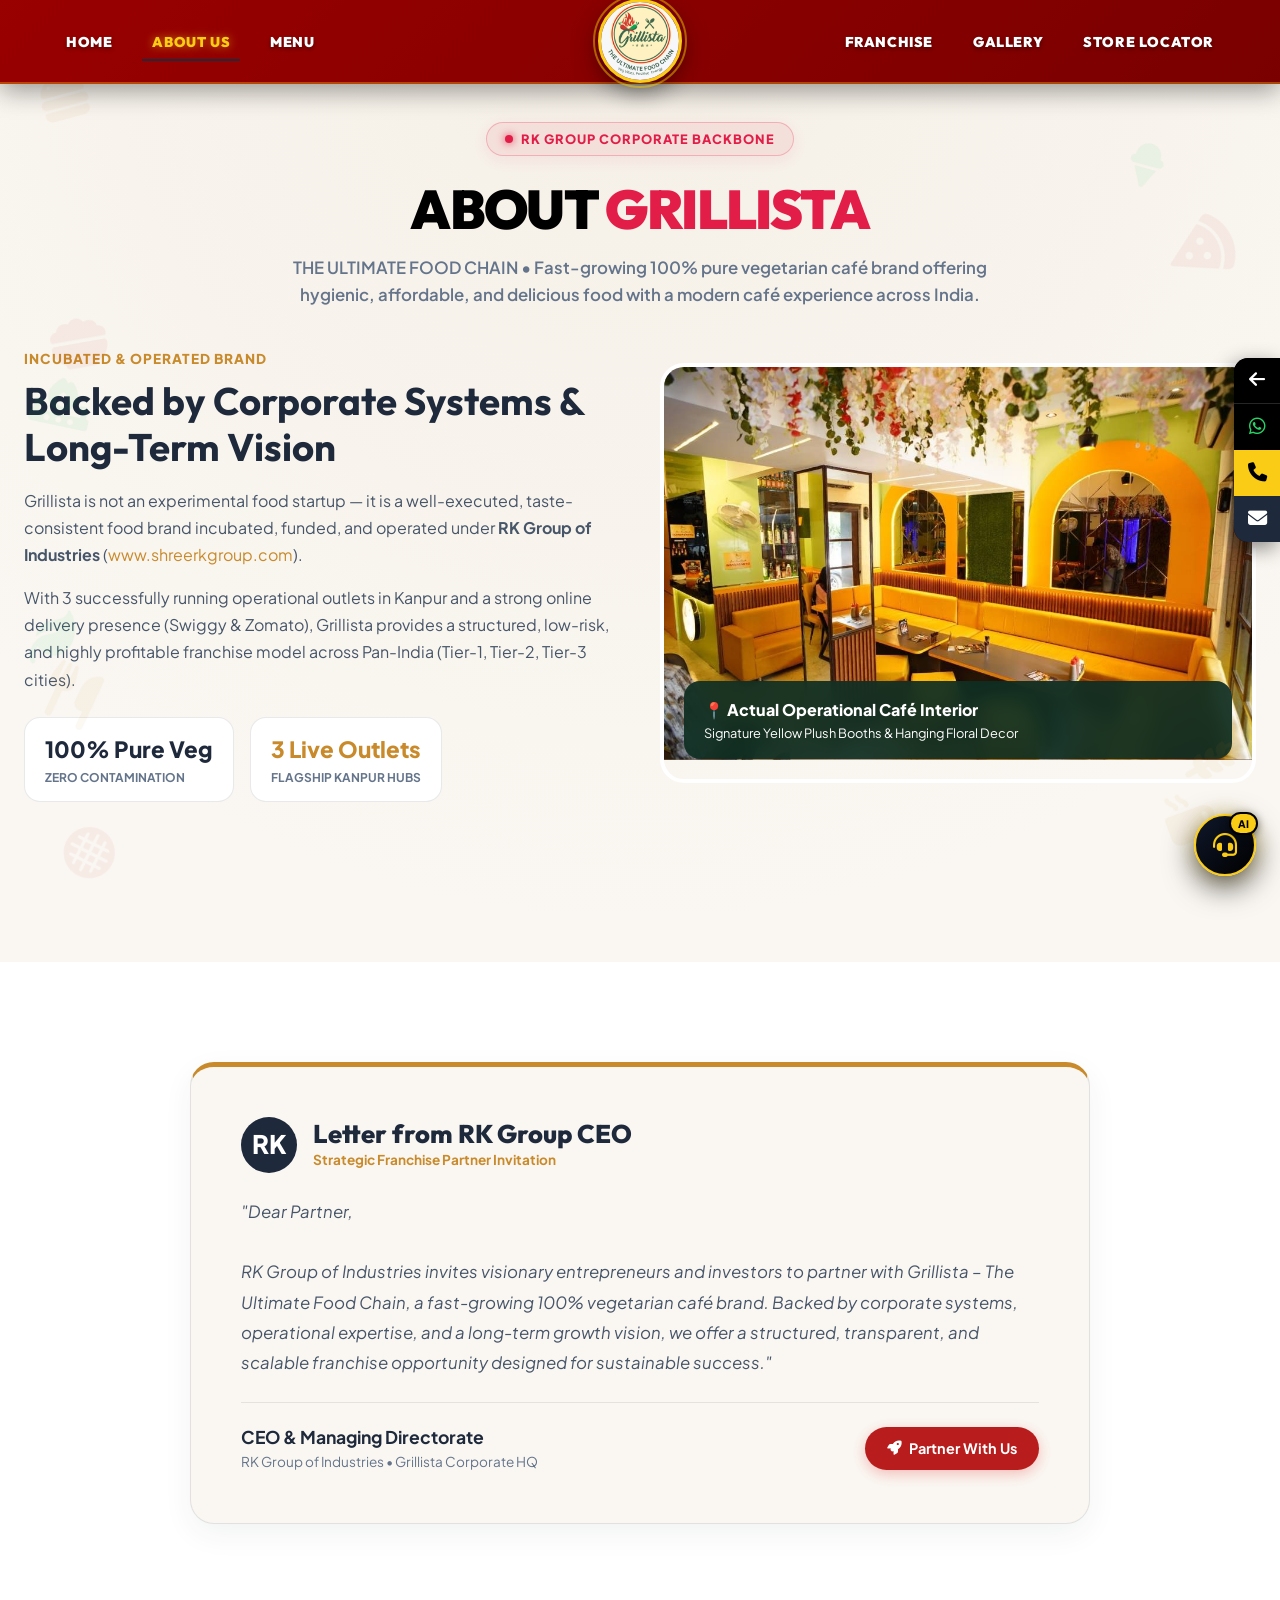
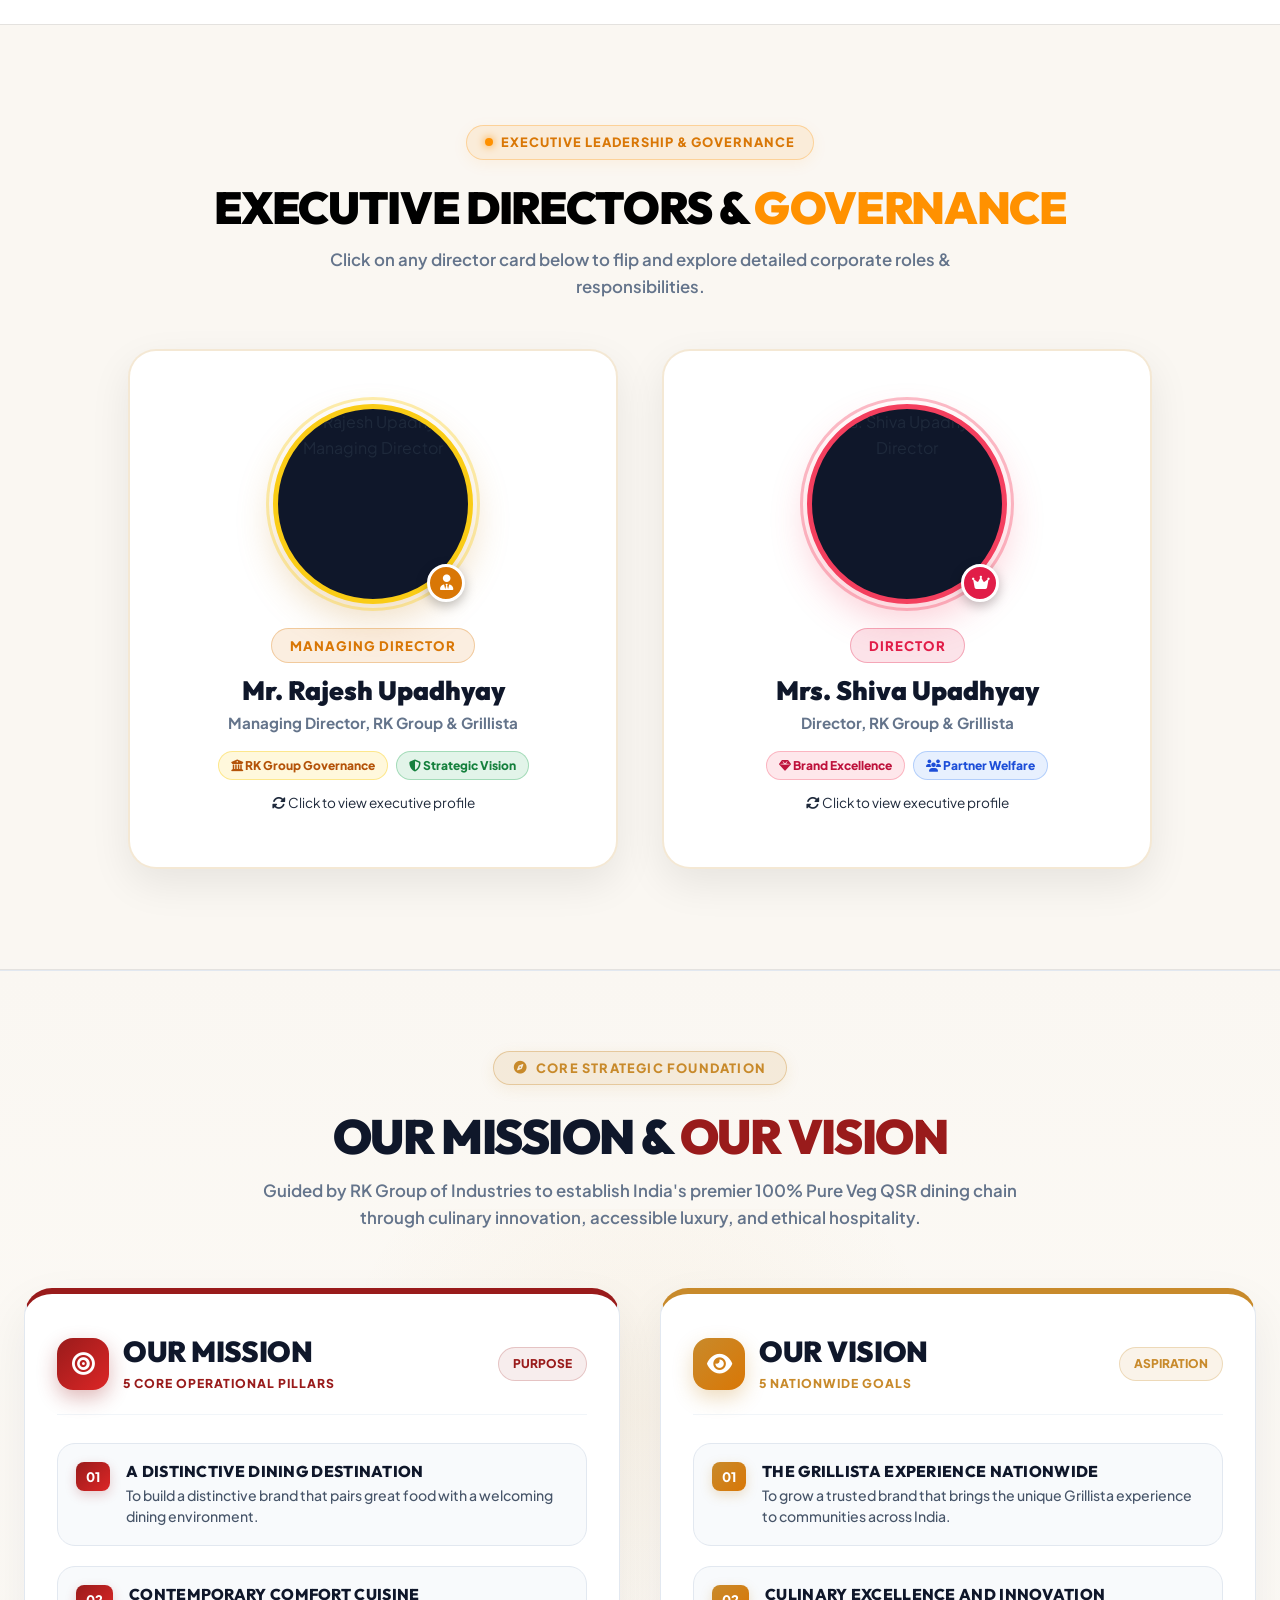
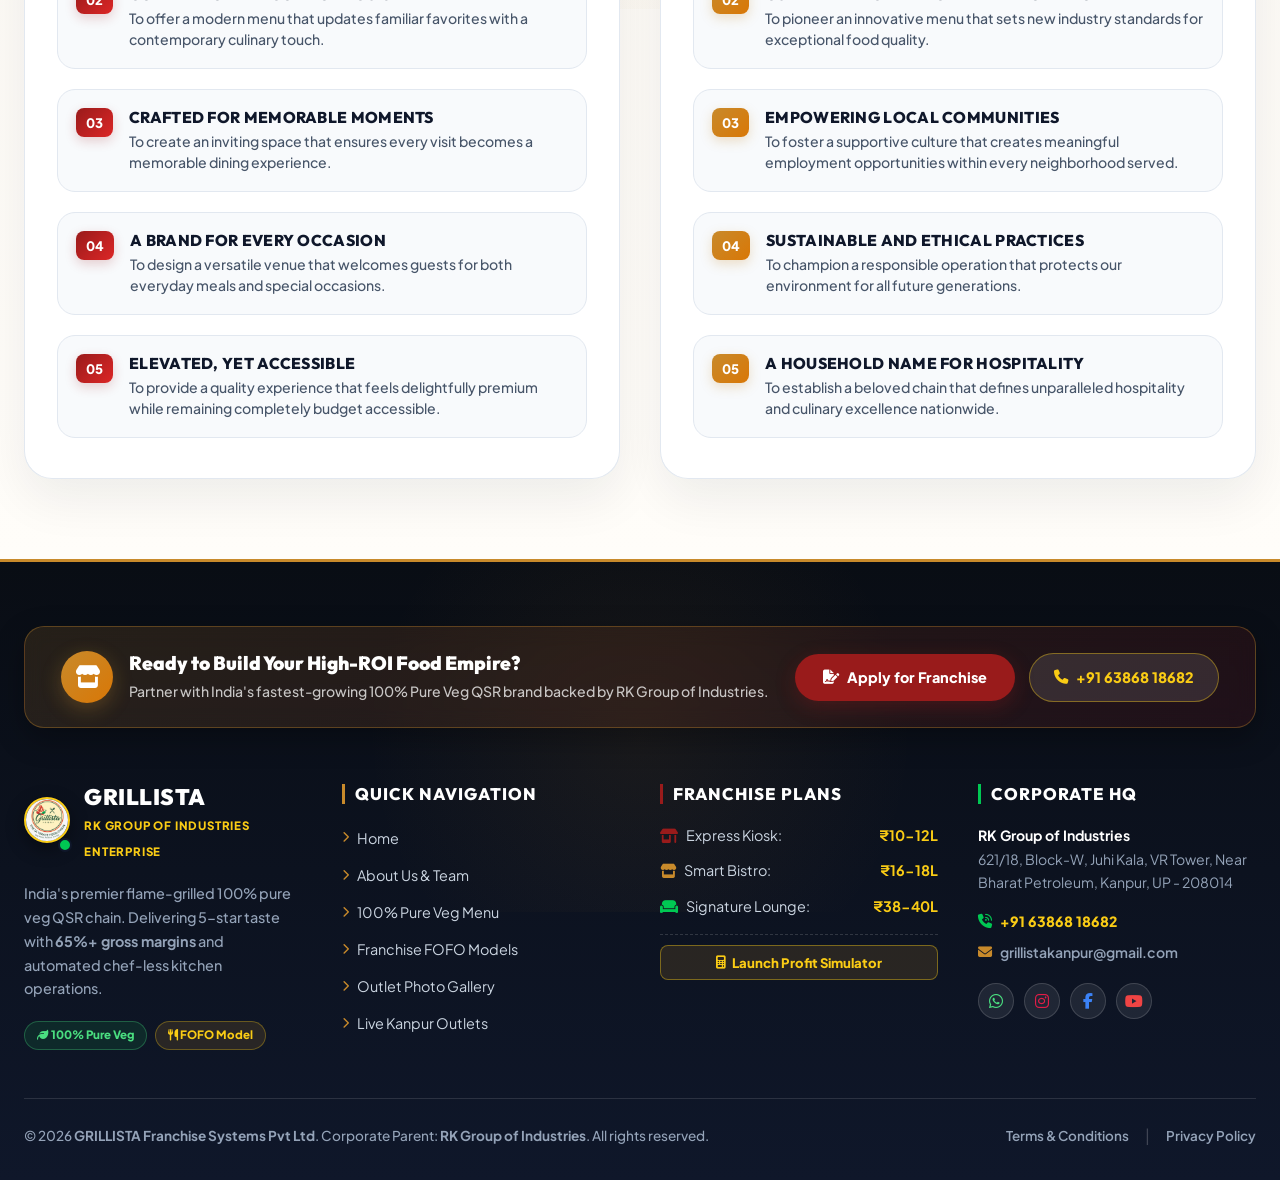
==== commit 5b04c17b: "Enlarge Executive Leadership boxes with 200px big round circular portraits and executive badges for " ====
--- a/about.html
+++ b/about.html
@@ -177,35 +177,47 @@
         </p>
       </div>
 
-      <div style="display: grid; grid-template-columns: repeat(auto-fit, minmax(320px, 420px)); justify-content: center; gap: 36px; max-width: 900px; margin: 0 auto;">
+      <div style="display: grid; grid-template-columns: repeat(auto-fit, minmax(360px, 490px)); justify-content: center; gap: 44px; max-width: 1060px; margin: 0 auto;">
         
         <!-- Leader 1: Mr. Rajesh Upadhyay - Managing Director -->
         <div class="team-flip-card">
           <div class="flip-card-inner">
-            <div class="flip-card-front" style="padding: 38px 28px;">
-              <!-- Luxury Executive Crest -->
-              <div style="width: 140px; height: 140px; border-radius: 50%; background: linear-gradient(135deg, #0F172A 0%, #1E293B 100%); border: 3.5px solid #FACC15; display: flex; flex-direction: column; align-items: center; justify-content: center; margin: 0 auto 20px auto; box-shadow: 0 12px 32px rgba(250, 204, 21, 0.25); position: relative;">
-                <span style="font-size: 2.6rem; font-weight: 900; color: #FACC15; font-family: var(--font-heading); letter-spacing: 2px; line-height: 1;">RU</span>
-                <span style="font-size: 0.65rem; font-weight: 800; color: rgba(255,255,255,0.75); letter-spacing: 1.2px; text-transform: uppercase; margin-top: 4px; display: inline-flex; align-items: center; gap: 4px;">
-                  <i class="fa-solid fa-shield-halved" style="color: #FACC15;"></i> RK GROUP
-                </span>
-                <span style="position: absolute; bottom: -4px; right: -4px; width: 34px; height: 34px; border-radius: 50%; background: #FACC15; color: #0F172A; display: flex; align-items: center; justify-content: center; font-size: 0.95rem; border: 2.5px solid #FFF; box-shadow: 0 4px 10px rgba(0,0,0,0.2);">
+            <div class="flip-card-front" style="padding: 44px 32px;">
+              <!-- Big Round Picture Frame (200px) -->
+              <div style="position: relative; width: 200px; height: 200px; margin: 0 auto 24px auto;">
+                <div style="width: 200px; height: 200px; border-radius: 50%; border: 5px solid #FACC15; outline: 3.5px solid rgba(250, 204, 21, 0.35); outline-offset: 4px; overflow: hidden; box-shadow: 0 16px 36px rgba(200, 138, 43, 0.28); background: #0F172A;">
+                  <img src="https://images.unsplash.com/photo-1556157382-97eda2d62296?w=600&auto=format&fit=crop&q=80" alt="Mr. Rajesh Upadhyay - Managing Director" style="width: 100%; height: 100%; object-fit: cover; object-position: center top;">
+                </div>
+                <span style="position: absolute; bottom: 2px; right: 8px; background: #D97706; color: #FFFFFF; font-size: 0.95rem; width: 38px; height: 38px; border-radius: 50%; display: flex; align-items: center; justify-content: center; border: 3px solid #FFFFFF; box-shadow: 0 4px 12px rgba(0,0,0,0.25);" title="Managing Director">
                   <i class="fa-solid fa-user-tie"></i>
                 </span>
               </div>
 
-              <span style="font-size: 0.76rem; font-weight: 900; color: #D97706; background: rgba(217, 119, 6, 0.12); padding: 4px 14px; border-radius: 99px; text-transform: uppercase; letter-spacing: 0.8px; display: inline-block;">MANAGING DIRECTOR</span>
-              <h3 style="font-size: 1.45rem; color: #0F172A; font-weight: 900; margin: 12px 0 3px 0; font-family: var(--font-heading);">Mr. Rajesh Upadhyay</h3>
-              <p style="font-size: 0.86rem; color: #64748B; font-weight: 700; margin: 0 0 14px 0;">Managing Director, RK Group & Grillista</p>
-              <span class="flip-hint"><i class="fa-solid fa-rotate"></i> Click to view executive profile</span>
-            </div>
-            <div class="flip-card-back" style="padding: 38px 28px;">
-              <span style="font-size: 0.78rem; font-weight: 900; color: #FACC15; text-transform: uppercase; letter-spacing: 0.8px;">MANAGING DIRECTOR</span>
-              <h3 style="font-size: 1.4rem; color: #FFFFFF; font-weight: 900; margin: 6px 0 2px 0; font-family: var(--font-heading);">Mr. Rajesh Upadhyay</h3>
-              <div style="font-size: 0.86rem; color: #FACC15; font-weight: 700; margin-bottom: 14px;">Managing Director, RK Group & Grillista</div>
-              <p style="font-size: 0.9rem; color: rgba(255,255,255,0.92); line-height: 1.65; margin: 0;">
-                Spearheading overarching corporate strategy, institutional backing, nation-wide QSR expansion, and strategic franchise investor partnerships.
+              <span style="font-size: 0.82rem; font-weight: 900; color: #D97706; background: rgba(217, 119, 6, 0.12); border: 1px solid rgba(217, 119, 6, 0.3); padding: 6px 18px; border-radius: 99px; text-transform: uppercase; letter-spacing: 1px; display: inline-block;">MANAGING DIRECTOR</span>
+              <h3 style="font-size: 1.65rem; color: #0F172A; font-weight: 900; margin: 12px 0 4px 0; font-family: var(--font-heading);">Mr. Rajesh Upadhyay</h3>
+              <p style="font-size: 0.95rem; color: #64748B; font-weight: 700; margin: 0 0 16px 0;">Managing Director, RK Group & Grillista</p>
+              
+              <div style="display: flex; gap: 8px; justify-content: center; margin-bottom: 12px;">
+                <span style="background: rgba(250, 204, 21, 0.15); color: #B45309; border: 1px solid rgba(250, 204, 21, 0.4); font-size: 0.75rem; font-weight: 800; padding: 4px 12px; border-radius: 99px;">
+                  <i class="fa-solid fa-building-columns"></i> RK Group Governance
+                </span>
+                <span style="background: rgba(22, 163, 74, 0.12); color: #15803D; border: 1px solid rgba(22, 163, 74, 0.3); font-size: 0.75rem; font-weight: 800; padding: 4px 12px; border-radius: 99px;">
+                  <i class="fa-solid fa-shield-halved"></i> Strategic Vision
+                </span>
+              </div>
+
+              <span class="flip-hint" style="font-size: 0.85rem;"><i class="fa-solid fa-rotate"></i> Click to view executive profile</span>
+            </div>
+            <div class="flip-card-back" style="padding: 44px 32px;">
+              <span style="font-size: 0.82rem; font-weight: 900; color: #FACC15; text-transform: uppercase; letter-spacing: 1px;">MANAGING DIRECTOR</span>
+              <h3 style="font-size: 1.6rem; color: #FFFFFF; font-weight: 900; margin: 8px 0 4px 0; font-family: var(--font-heading);">Mr. Rajesh Upadhyay</h3>
+              <div style="font-size: 0.92rem; color: #FACC15; font-weight: 700; margin-bottom: 18px;">Managing Director, RK Group & Grillista</div>
+              <p style="font-size: 0.95rem; color: rgba(255,255,255,0.92); line-height: 1.7; margin: 0 0 20px 0;">
+                Spearheading overarching corporate strategy, institutional backing, nation-wide QSR expansion, vendor governance, and strategic franchise investor partnerships.
               </p>
+              <div style="padding: 12px 18px; background: rgba(255,255,255,0.06); border: 1px solid rgba(250, 204, 21, 0.3); border-radius: 16px; font-size: 0.82rem; color: #FACC15; font-weight: 700;">
+                <i class="fa-solid fa-handshake"></i> 100% Turnkey FOFO Franchise Governance
+              </div>
             </div>
           </div>
         </div>
@@ -213,30 +225,42 @@
         <!-- Leader 2: Mrs. Shiva Upadhyay - Director -->
         <div class="team-flip-card">
           <div class="flip-card-inner">
-            <div class="flip-card-front" style="padding: 38px 28px;">
-              <!-- Luxury Executive Crest -->
-              <div style="width: 140px; height: 140px; border-radius: 50%; background: linear-gradient(135deg, #0F172A 0%, #1E293B 100%); border: 3.5px solid #F43F5E; display: flex; flex-direction: column; align-items: center; justify-content: center; margin: 0 auto 20px auto; box-shadow: 0 12px 32px rgba(244, 63, 94, 0.25); position: relative;">
-                <span style="font-size: 2.6rem; font-weight: 900; color: #FDA4AF; font-family: var(--font-heading); letter-spacing: 2px; line-height: 1;">SU</span>
-                <span style="font-size: 0.65rem; font-weight: 800; color: rgba(255,255,255,0.75); letter-spacing: 1.2px; text-transform: uppercase; margin-top: 4px; display: inline-flex; align-items: center; gap: 4px;">
-                  <i class="fa-solid fa-shield-halved" style="color: #FDA4AF;"></i> RK GROUP
-                </span>
-                <span style="position: absolute; bottom: -4px; right: -4px; width: 34px; height: 34px; border-radius: 50%; background: #F43F5E; color: #FFFFFF; display: flex; align-items: center; justify-content: center; font-size: 0.95rem; border: 2.5px solid #FFF; box-shadow: 0 4px 10px rgba(0,0,0,0.2);">
+            <div class="flip-card-front" style="padding: 44px 32px;">
+              <!-- Big Round Picture Frame (200px) -->
+              <div style="position: relative; width: 200px; height: 200px; margin: 0 auto 24px auto;">
+                <div style="width: 200px; height: 200px; border-radius: 50%; border: 5px solid #F43F5E; outline: 3.5px solid rgba(244, 63, 94, 0.35); outline-offset: 4px; overflow: hidden; box-shadow: 0 16px 36px rgba(244, 63, 94, 0.25); background: #0F172A;">
+                  <img src="https://images.unsplash.com/photo-1573497019940-1c28c88b4f3e?w=600&auto=format&fit=crop&q=80" alt="Mrs. Shiva Upadhyay - Director" style="width: 100%; height: 100%; object-fit: cover; object-position: center top;">
+                </div>
+                <span style="position: absolute; bottom: 2px; right: 8px; background: #E11D48; color: #FFFFFF; font-size: 0.95rem; width: 38px; height: 38px; border-radius: 50%; display: flex; align-items: center; justify-content: center; border: 3px solid #FFFFFF; box-shadow: 0 4px 12px rgba(0,0,0,0.25);" title="Director">
                   <i class="fa-solid fa-crown"></i>
                 </span>
               </div>
 
-              <span style="font-size: 0.76rem; font-weight: 900; color: #E11D48; background: rgba(225, 29, 72, 0.12); padding: 4px 14px; border-radius: 99px; text-transform: uppercase; letter-spacing: 0.8px; display: inline-block;">DIRECTOR</span>
-              <h3 style="font-size: 1.45rem; color: #0F172A; font-weight: 900; margin: 12px 0 3px 0; font-family: var(--font-heading);">Mrs. Shiva Upadhyay</h3>
-              <p style="font-size: 0.86rem; color: #64748B; font-weight: 700; margin: 0 0 12px 0;">Director, RK Group & Grillista</p>
-              <span class="flip-hint"><i class="fa-solid fa-rotate"></i> Click to view executive profile</span>
-            </div>
-            <div class="flip-card-back" style="padding: 38px 28px;">
-              <span style="font-size: 0.78rem; font-weight: 900; color: #FACC15; text-transform: uppercase; letter-spacing: 0.8px;">DIRECTOR</span>
-              <h3 style="font-size: 1.4rem; color: #FFFFFF; font-weight: 900; margin: 6px 0 2px 0; font-family: var(--font-heading);">Mrs. Shiva Upadhyay</h3>
-              <div style="font-size: 0.86rem; color: #FACC15; font-weight: 700; margin-bottom: 14px;">Director, RK Group & Grillista</div>
-              <p style="font-size: 0.9rem; color: rgba(255,255,255,0.92); line-height: 1.65; margin: 0;">
-                Leading brand governance, customer experience excellence, operational standardization, and franchise partner welfare and growth.
+              <span style="font-size: 0.82rem; font-weight: 900; color: #E11D48; background: rgba(225, 29, 72, 0.12); border: 1px solid rgba(225, 29, 72, 0.3); padding: 6px 18px; border-radius: 99px; text-transform: uppercase; letter-spacing: 1px; display: inline-block;">DIRECTOR</span>
+              <h3 style="font-size: 1.65rem; color: #0F172A; font-weight: 900; margin: 12px 0 4px 0; font-family: var(--font-heading);">Mrs. Shiva Upadhyay</h3>
+              <p style="font-size: 0.95rem; color: #64748B; font-weight: 700; margin: 0 0 16px 0;">Director, RK Group & Grillista</p>
+              
+              <div style="display: flex; gap: 8px; justify-content: center; margin-bottom: 12px;">
+                <span style="background: rgba(244, 63, 94, 0.12); color: #BE123C; border: 1px solid rgba(244, 63, 94, 0.3); font-size: 0.75rem; font-weight: 800; padding: 4px 12px; border-radius: 99px;">
+                  <i class="fa-solid fa-gem"></i> Brand Excellence
+                </span>
+                <span style="background: rgba(59, 130, 246, 0.12); color: #1D4ED8; border: 1px solid rgba(59, 130, 246, 0.3); font-size: 0.75rem; font-weight: 800; padding: 4px 12px; border-radius: 99px;">
+                  <i class="fa-solid fa-users"></i> Partner Welfare
+                </span>
+              </div>
+
+              <span class="flip-hint" style="font-size: 0.85rem;"><i class="fa-solid fa-rotate"></i> Click to view executive profile</span>
+            </div>
+            <div class="flip-card-back" style="padding: 44px 32px;">
+              <span style="font-size: 0.82rem; font-weight: 900; color: #FACC15; text-transform: uppercase; letter-spacing: 1px;">DIRECTOR</span>
+              <h3 style="font-size: 1.6rem; color: #FFFFFF; font-weight: 900; margin: 8px 0 4px 0; font-family: var(--font-heading);">Mrs. Shiva Upadhyay</h3>
+              <div style="font-size: 0.92rem; color: #FACC15; font-weight: 700; margin-bottom: 18px;">Director, RK Group & Grillista</div>
+              <p style="font-size: 0.95rem; color: rgba(255,255,255,0.92); line-height: 1.7; margin: 0 0 20px 0;">
+                Leading brand governance, guest experience excellence, operational quality standardization, and franchise partner welfare and growth.
               </p>
+              <div style="padding: 12px 18px; background: rgba(255,255,255,0.06); border: 1px solid rgba(250, 204, 21, 0.3); border-radius: 16px; font-size: 0.82rem; color: #FACC15; font-weight: 700;">
+                <i class="fa-solid fa-star"></i> 5-Star Pure Veg QSR Standards
+              </div>
             </div>
           </div>
         </div>
--- a/css/styles.css
+++ b/css/styles.css
@@ -366,8 +366,8 @@
 /* 3D Interactive Team Flip Card System */
 .team-flip-card {
   background-color: transparent;
-  perspective: 1000px;
-  height: 320px;
+  perspective: 1200px;
+  height: 520px;
   cursor: pointer;
 }
 
@@ -376,7 +376,7 @@
   width: 100%;
   height: 100%;
   text-align: center;
-  transition: transform 0.6s cubic-bezier(0.4, 0, 0.2, 1);
+  transition: transform 0.7s cubic-bezier(0.16, 1, 0.3, 1);
   transform-style: preserve-3d;
 }
 
@@ -390,9 +390,9 @@
   height: 100%;
   -webkit-backface-visibility: hidden;
   backface-visibility: hidden;
-  border-radius: var(--radius-md);
-  box-shadow: var(--shadow-card);
-  padding: 24px 18px;
+  border-radius: 28px;
+  box-shadow: 0 15px 40px rgba(0, 0, 0, 0.08);
+  padding: 36px 28px;
   display: flex;
   flex-direction: column;
   align-items: center;
@@ -401,22 +401,22 @@
 
 .flip-card-front {
   background: #FFFFFF;
-  border: 1.5px solid var(--border-light);
-  transition: var(--transition);
+  border: 2px solid rgba(200, 138, 43, 0.2);
+  transition: all 0.4s cubic-bezier(0.16, 1, 0.3, 1);
 }
 
 .team-flip-card:hover .flip-card-front {
-  border-color: var(--accent-gold);
-  transform: translateY(-4px);
-  box-shadow: var(--shadow-hover);
+  border-color: #FACC15;
+  transform: translateY(-8px);
+  box-shadow: 0 25px 50px rgba(200, 138, 43, 0.2);
 }
 
 .flip-card-back {
-  background: #1E1B18;
+  background: linear-gradient(145deg, #0B0F19 0%, #1E293B 100%);
   color: #FFFFFF;
-  border: 1.5px solid var(--accent-gold);
+  border: 2px solid #FACC15;
   transform: rotateY(180deg);
-  box-shadow: 0 10px 30px rgba(0, 0, 0, 0.3);
+  box-shadow: 0 20px 50px rgba(0, 0, 0, 0.4);
 }
 
 /* Grillista AI Franchise Assistant Chatbot (Luxury Jet Black & Vibrant Gold Yellow) */
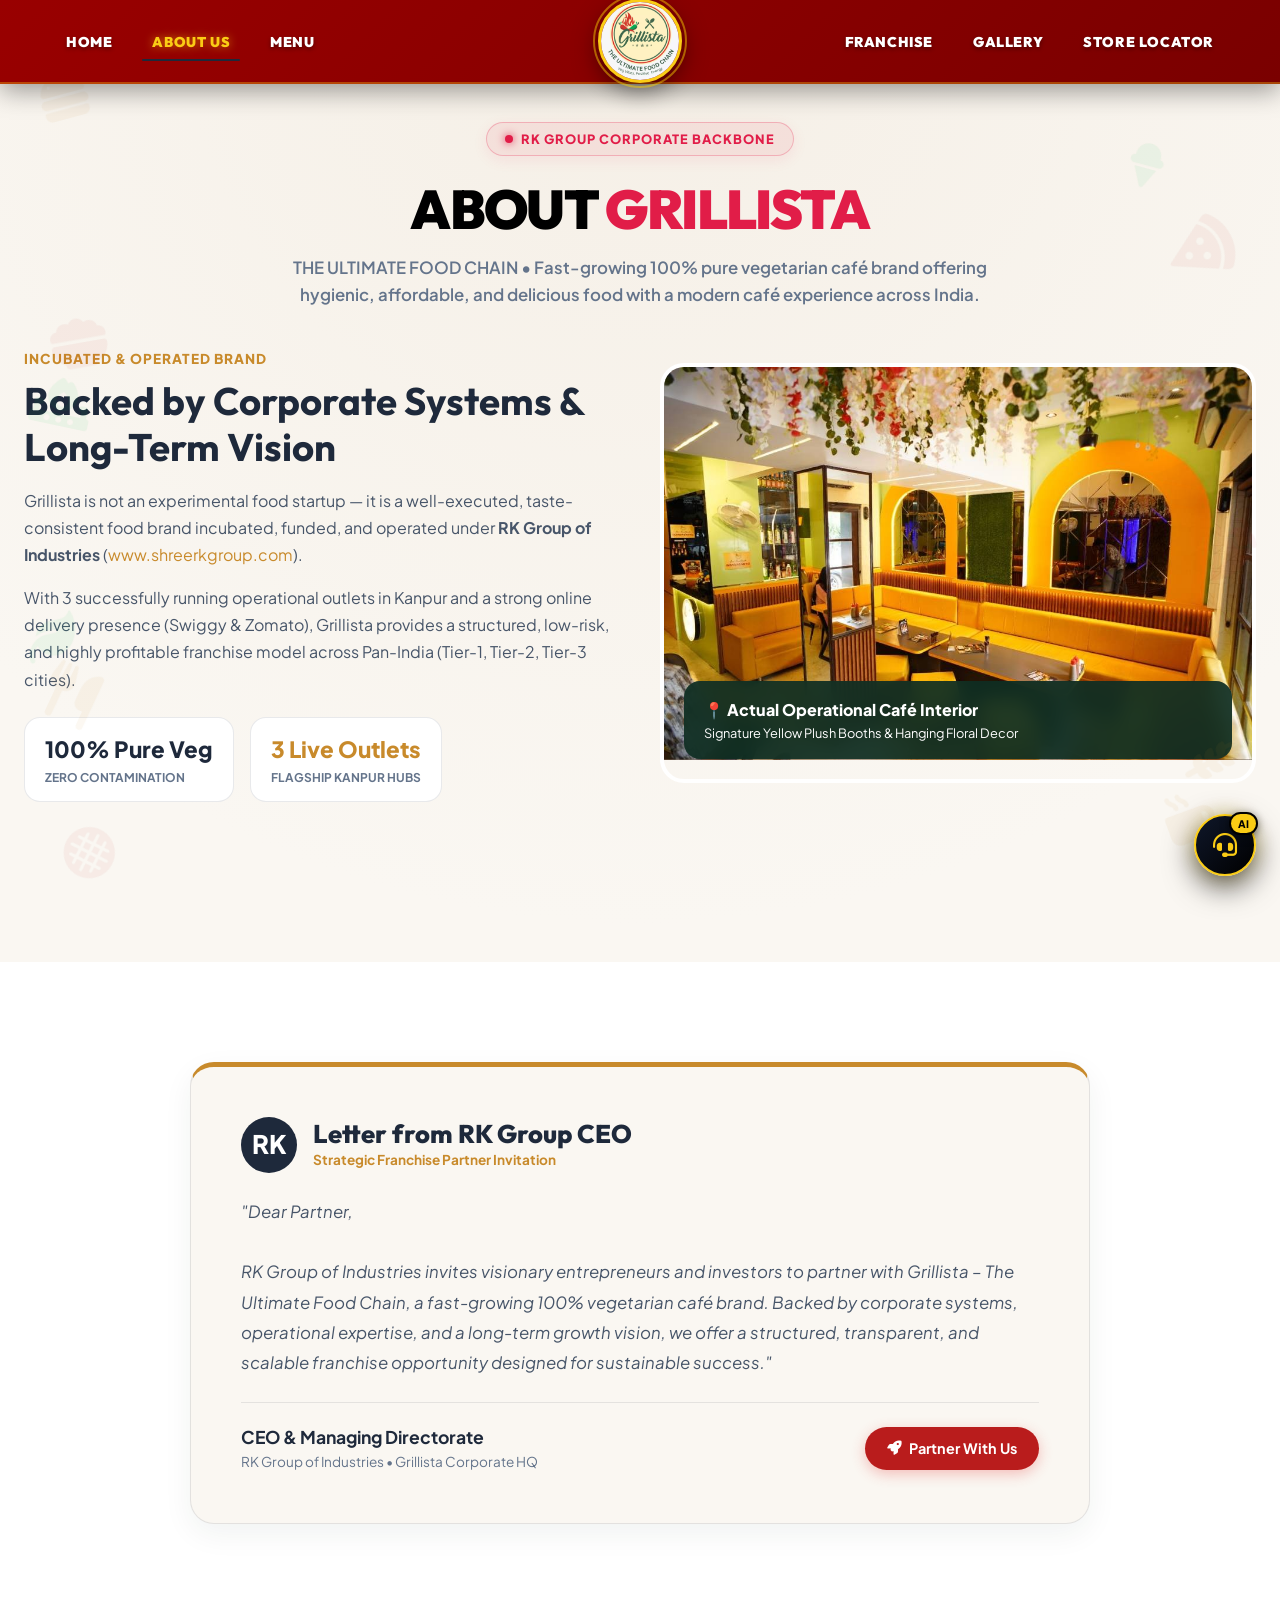
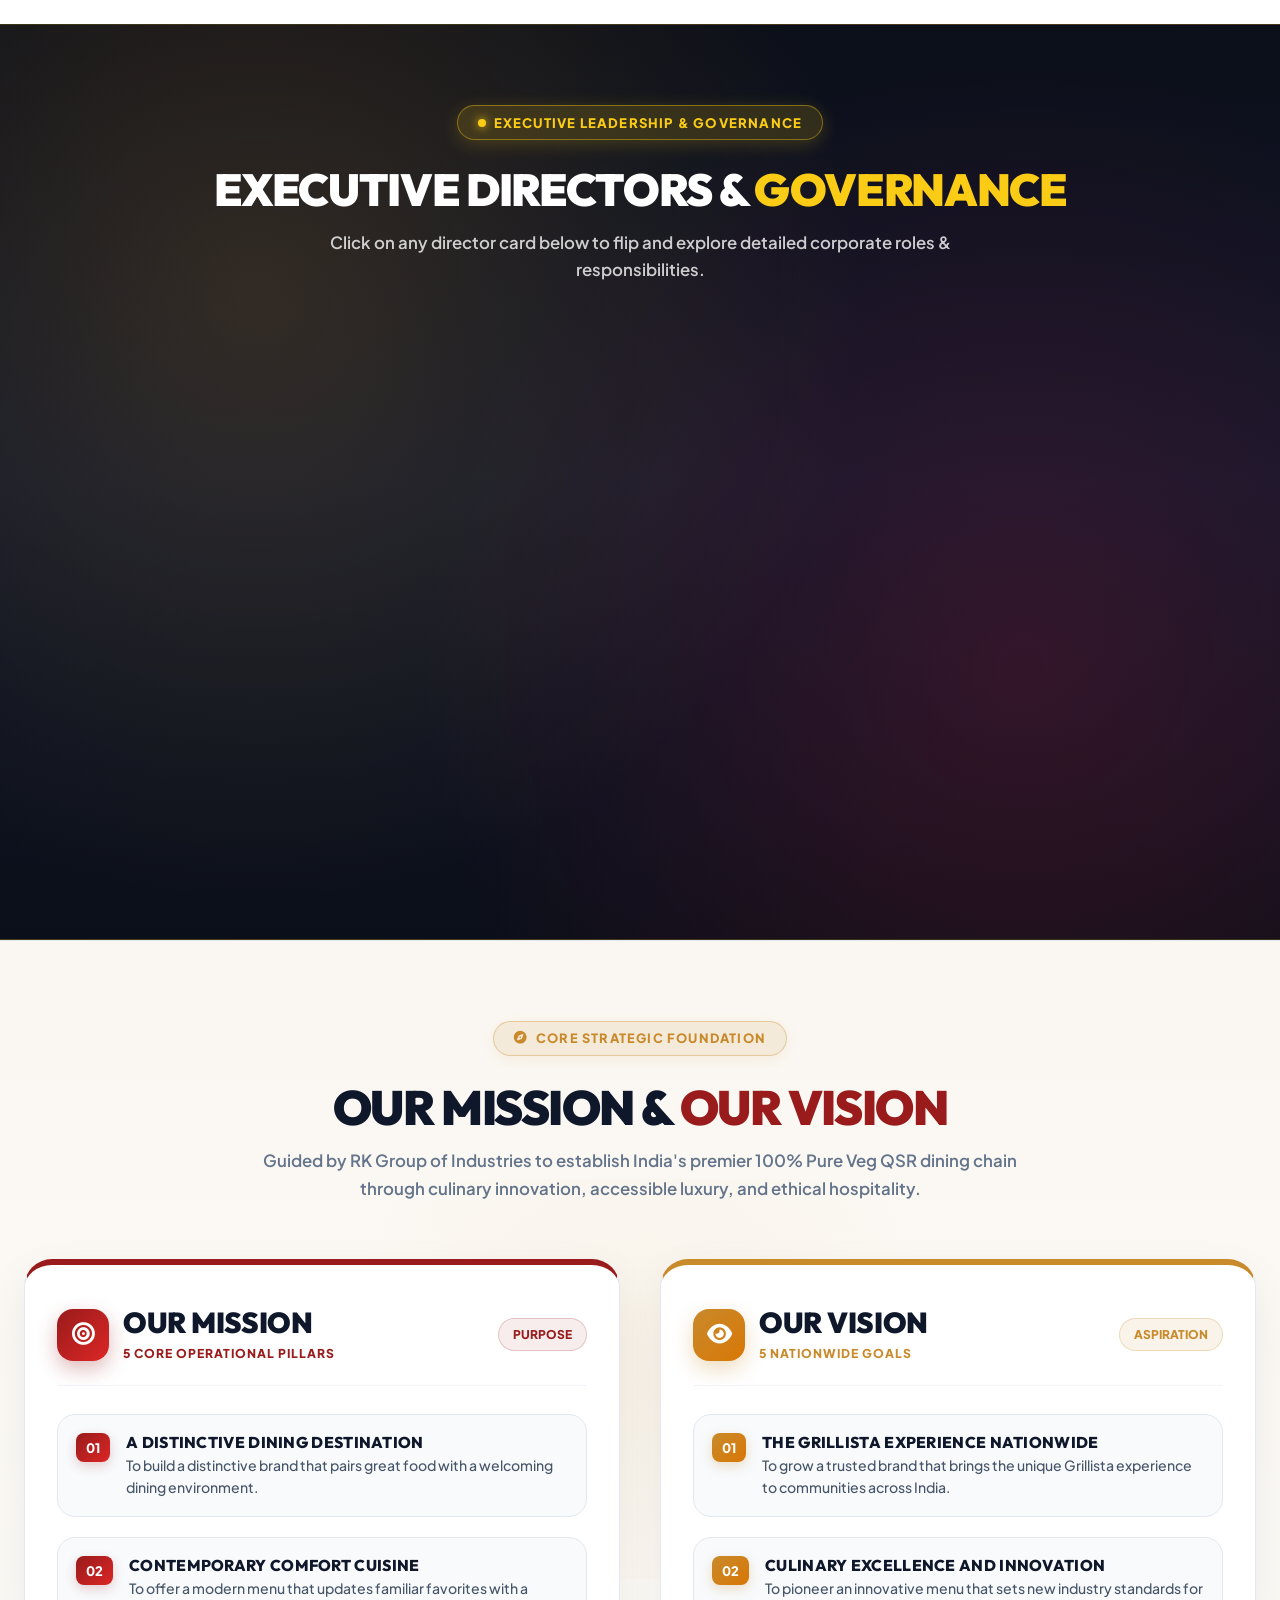
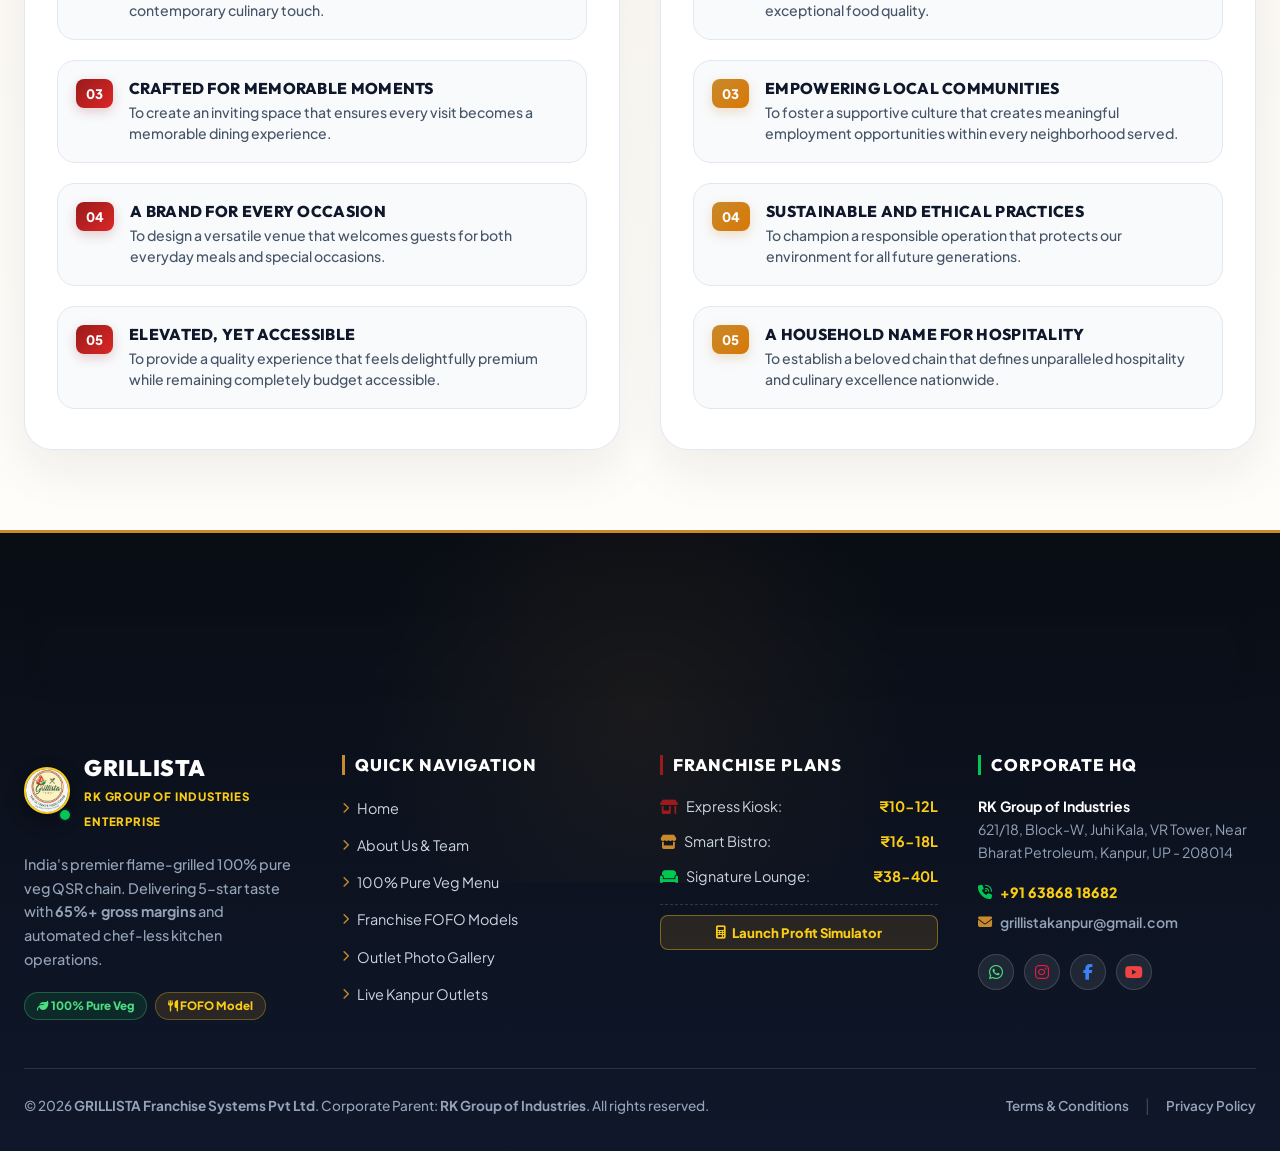
==== commit 532d9321: "Apply distinct luxury multi-color backgrounds (Royal Gold & Midnight Obsidian for MD, Rose Wine & Cr" ====
--- a/about.html
+++ b/about.html
@@ -158,107 +158,107 @@
     </div>
   </section>
 
-  <!-- Executive Leadership & Directors Section (Interactive 3D Flip Card System) -->
-  <section class="section" style="background: var(--bg-warm-champagne); border-top: 1px solid var(--border-light); border-bottom: 1px solid var(--border-light);">
+  <!-- Executive Leadership & Directors Section (Distinct Luxury Multi-Color Themes) -->
+  <section class="section" style="background: radial-gradient(circle at 20% 30%, rgba(200, 138, 43, 0.2) 0%, transparent 50%), radial-gradient(circle at 80% 70%, rgba(225, 29, 72, 0.18) 0%, transparent 50%), linear-gradient(180deg, #0B0F19 0%, #0F172A 50%, #0B0F19 100%); border-top: 1px solid rgba(250, 204, 21, 0.2); border-bottom: 1px solid rgba(250, 204, 21, 0.2); padding: 80px 0; position: relative; overflow: hidden;">
     <div class="container">
       <!-- Ultra-Modern Sleek Section Header (Black Base + Amber Gold Accent) -->
-      <div style="text-align: center; margin-bottom: 48px; position: relative;">
-        <div style="display: inline-flex; align-items: center; gap: 8px; background: rgba(255, 145, 0, 0.1); border: 1.5px solid rgba(255, 145, 0, 0.3); color: #D97706; padding: 6px 18px; border-radius: 99px; font-size: 0.8rem; font-weight: 800; text-transform: uppercase; letter-spacing: 1px; margin-bottom: 12px; box-shadow: 0 4px 15px rgba(255, 145, 0, 0.08);">
-          <span style="width: 8px; height: 8px; border-radius: 50%; background: #FF9100; display: inline-block; box-shadow: 0 0 8px #FF9100;"></span>
+      <div style="text-align: center; margin-bottom: 56px; position: relative;">
+        <div style="display: inline-flex; align-items: center; gap: 8px; background: rgba(250, 204, 21, 0.15); border: 1.5px solid rgba(250, 204, 21, 0.4); color: #FACC15; padding: 6px 20px; border-radius: 99px; font-size: 0.82rem; font-weight: 900; text-transform: uppercase; letter-spacing: 1.2px; margin-bottom: 14px; box-shadow: 0 4px 18px rgba(250, 204, 21, 0.2);">
+          <span style="width: 8px; height: 8px; border-radius: 50%; background: #FACC15; display: inline-block; box-shadow: 0 0 10px #FACC15;"></span>
           EXECUTIVE LEADERSHIP & GOVERNANCE
         </div>
         
-        <h2 class="section-title" style="font-size: 2.8rem; color: #000000 !important;">
-          EXECUTIVE DIRECTORS & <span style="color: #FF9100 !important;">GOVERNANCE</span>
+        <h2 class="section-title" style="font-size: 2.8rem; color: #FFFFFF !important;">
+          EXECUTIVE DIRECTORS & <span style="color: #FACC15 !important;">GOVERNANCE</span>
         </h2>
         
-        <p style="font-size: 1.05rem; color: #64748B; max-width: 700px; margin: 0 auto; font-weight: 600; line-height: 1.6;">
+        <p style="font-size: 1.05rem; color: rgba(255,255,255,0.78); max-width: 700px; margin: 0 auto; font-weight: 600; line-height: 1.6;">
           Click on any director card below to flip and explore detailed corporate roles & responsibilities.
         </p>
       </div>
 
       <div style="display: grid; grid-template-columns: repeat(auto-fit, minmax(360px, 490px)); justify-content: center; gap: 44px; max-width: 1060px; margin: 0 auto;">
         
-        <!-- Leader 1: Mr. Rajesh Upadhyay - Managing Director -->
+        <!-- Leader 1: Mr. Rajesh Upadhyay - Managing Director (Imperial Royal Gold & Midnight Obsidian Theme) -->
         <div class="team-flip-card">
           <div class="flip-card-inner">
-            <div class="flip-card-front" style="padding: 44px 32px;">
+            <div class="flip-card-front" style="padding: 44px 32px; background: linear-gradient(145deg, #111827 0%, #1E293B 100%); border: 2.5px solid #FACC15; box-shadow: 0 20px 50px rgba(250, 204, 21, 0.2);">
               <!-- Big Round Picture Frame (200px) -->
               <div style="position: relative; width: 200px; height: 200px; margin: 0 auto 24px auto;">
-                <div style="width: 200px; height: 200px; border-radius: 50%; border: 5px solid #FACC15; outline: 3.5px solid rgba(250, 204, 21, 0.35); outline-offset: 4px; overflow: hidden; box-shadow: 0 16px 36px rgba(200, 138, 43, 0.28); background: #0F172A;">
+                <div style="width: 200px; height: 200px; border-radius: 50%; border: 5px solid #FACC15; outline: 3.5px solid rgba(250, 204, 21, 0.45); outline-offset: 4px; overflow: hidden; box-shadow: 0 16px 40px rgba(250, 204, 21, 0.35); background: #0F172A;">
                   <img src="https://images.unsplash.com/photo-1556157382-97eda2d62296?w=600&auto=format&fit=crop&q=80" alt="Mr. Rajesh Upadhyay - Managing Director" style="width: 100%; height: 100%; object-fit: cover; object-position: center top;">
                 </div>
-                <span style="position: absolute; bottom: 2px; right: 8px; background: #D97706; color: #FFFFFF; font-size: 0.95rem; width: 38px; height: 38px; border-radius: 50%; display: flex; align-items: center; justify-content: center; border: 3px solid #FFFFFF; box-shadow: 0 4px 12px rgba(0,0,0,0.25);" title="Managing Director">
+                <span style="position: absolute; bottom: 2px; right: 8px; background: #FACC15; color: #0F172A; font-size: 1rem; width: 40px; height: 40px; border-radius: 50%; display: flex; align-items: center; justify-content: center; border: 3px solid #111827; box-shadow: 0 4px 14px rgba(0,0,0,0.4);" title="Managing Director">
                   <i class="fa-solid fa-user-tie"></i>
                 </span>
               </div>
 
-              <span style="font-size: 0.82rem; font-weight: 900; color: #D97706; background: rgba(217, 119, 6, 0.12); border: 1px solid rgba(217, 119, 6, 0.3); padding: 6px 18px; border-radius: 99px; text-transform: uppercase; letter-spacing: 1px; display: inline-block;">MANAGING DIRECTOR</span>
-              <h3 style="font-size: 1.65rem; color: #0F172A; font-weight: 900; margin: 12px 0 4px 0; font-family: var(--font-heading);">Mr. Rajesh Upadhyay</h3>
-              <p style="font-size: 0.95rem; color: #64748B; font-weight: 700; margin: 0 0 16px 0;">Managing Director, RK Group & Grillista</p>
+              <span style="font-size: 0.82rem; font-weight: 900; color: #0B0F19; background: #FACC15; padding: 6px 18px; border-radius: 99px; text-transform: uppercase; letter-spacing: 1px; display: inline-block; box-shadow: 0 4px 12px rgba(250, 204, 21, 0.35);">MANAGING DIRECTOR</span>
+              <h3 style="font-size: 1.7rem; color: #FFFFFF; font-weight: 900; margin: 14px 0 4px 0; font-family: var(--font-heading);">Mr. Rajesh Upadhyay</h3>
+              <p style="font-size: 0.95rem; color: #FACC15; font-weight: 800; margin: 0 0 16px 0;">Managing Director, RK Group & Grillista</p>
               
-              <div style="display: flex; gap: 8px; justify-content: center; margin-bottom: 12px;">
-                <span style="background: rgba(250, 204, 21, 0.15); color: #B45309; border: 1px solid rgba(250, 204, 21, 0.4); font-size: 0.75rem; font-weight: 800; padding: 4px 12px; border-radius: 99px;">
+              <div style="display: flex; gap: 8px; justify-content: center; margin-bottom: 14px; flex-wrap: wrap;">
+                <span style="background: rgba(250, 204, 21, 0.15); color: #FDE047; border: 1px solid rgba(250, 204, 21, 0.4); font-size: 0.75rem; font-weight: 800; padding: 5px 14px; border-radius: 99px;">
                   <i class="fa-solid fa-building-columns"></i> RK Group Governance
                 </span>
-                <span style="background: rgba(22, 163, 74, 0.12); color: #15803D; border: 1px solid rgba(22, 163, 74, 0.3); font-size: 0.75rem; font-weight: 800; padding: 4px 12px; border-radius: 99px;">
+                <span style="background: rgba(34, 197, 94, 0.15); color: #4ADE80; border: 1px solid rgba(74, 222, 128, 0.4); font-size: 0.75rem; font-weight: 800; padding: 5px 14px; border-radius: 99px;">
                   <i class="fa-solid fa-shield-halved"></i> Strategic Vision
                 </span>
               </div>
 
-              <span class="flip-hint" style="font-size: 0.85rem;"><i class="fa-solid fa-rotate"></i> Click to view executive profile</span>
-            </div>
-            <div class="flip-card-back" style="padding: 44px 32px;">
+              <span class="flip-hint" style="font-size: 0.85rem; color: #FACC15;"><i class="fa-solid fa-rotate"></i> Click to view executive profile</span>
+            </div>
+            <div class="flip-card-back" style="padding: 44px 32px; background: linear-gradient(145deg, #0F172A 0%, #020617 100%); border: 2.5px solid #FACC15;">
               <span style="font-size: 0.82rem; font-weight: 900; color: #FACC15; text-transform: uppercase; letter-spacing: 1px;">MANAGING DIRECTOR</span>
-              <h3 style="font-size: 1.6rem; color: #FFFFFF; font-weight: 900; margin: 8px 0 4px 0; font-family: var(--font-heading);">Mr. Rajesh Upadhyay</h3>
-              <div style="font-size: 0.92rem; color: #FACC15; font-weight: 700; margin-bottom: 18px;">Managing Director, RK Group & Grillista</div>
+              <h3 style="font-size: 1.65rem; color: #FFFFFF; font-weight: 900; margin: 8px 0 4px 0; font-family: var(--font-heading);">Mr. Rajesh Upadhyay</h3>
+              <div style="font-size: 0.95rem; color: #FACC15; font-weight: 800; margin-bottom: 18px;">Managing Director, RK Group & Grillista</div>
               <p style="font-size: 0.95rem; color: rgba(255,255,255,0.92); line-height: 1.7; margin: 0 0 20px 0;">
                 Spearheading overarching corporate strategy, institutional backing, nation-wide QSR expansion, vendor governance, and strategic franchise investor partnerships.
               </p>
-              <div style="padding: 12px 18px; background: rgba(255,255,255,0.06); border: 1px solid rgba(250, 204, 21, 0.3); border-radius: 16px; font-size: 0.82rem; color: #FACC15; font-weight: 700;">
+              <div style="padding: 12px 18px; background: rgba(250, 204, 21, 0.12); border: 1px solid rgba(250, 204, 21, 0.4); border-radius: 16px; font-size: 0.85rem; color: #FACC15; font-weight: 800;">
                 <i class="fa-solid fa-handshake"></i> 100% Turnkey FOFO Franchise Governance
               </div>
             </div>
           </div>
         </div>
 
-        <!-- Leader 2: Mrs. Shiva Upadhyay - Director -->
+        <!-- Leader 2: Mrs. Shiva Upadhyay - Director (Luxury Rose Wine & Crimson Velvet Theme) -->
         <div class="team-flip-card">
           <div class="flip-card-inner">
-            <div class="flip-card-front" style="padding: 44px 32px;">
+            <div class="flip-card-front" style="padding: 44px 32px; background: linear-gradient(145deg, #240B1E 0%, #3B1231 100%); border: 2.5px solid #FB7185; box-shadow: 0 20px 50px rgba(251, 113, 133, 0.2);">
               <!-- Big Round Picture Frame (200px) -->
               <div style="position: relative; width: 200px; height: 200px; margin: 0 auto 24px auto;">
-                <div style="width: 200px; height: 200px; border-radius: 50%; border: 5px solid #F43F5E; outline: 3.5px solid rgba(244, 63, 94, 0.35); outline-offset: 4px; overflow: hidden; box-shadow: 0 16px 36px rgba(244, 63, 94, 0.25); background: #0F172A;">
+                <div style="width: 200px; height: 200px; border-radius: 50%; border: 5px solid #FB7185; outline: 3.5px solid rgba(251, 113, 133, 0.45); outline-offset: 4px; overflow: hidden; box-shadow: 0 16px 40px rgba(251, 113, 133, 0.35); background: #0F172A;">
                   <img src="https://images.unsplash.com/photo-1573497019940-1c28c88b4f3e?w=600&auto=format&fit=crop&q=80" alt="Mrs. Shiva Upadhyay - Director" style="width: 100%; height: 100%; object-fit: cover; object-position: center top;">
                 </div>
-                <span style="position: absolute; bottom: 2px; right: 8px; background: #E11D48; color: #FFFFFF; font-size: 0.95rem; width: 38px; height: 38px; border-radius: 50%; display: flex; align-items: center; justify-content: center; border: 3px solid #FFFFFF; box-shadow: 0 4px 12px rgba(0,0,0,0.25);" title="Director">
+                <span style="position: absolute; bottom: 2px; right: 8px; background: #FB7185; color: #FFFFFF; font-size: 1rem; width: 40px; height: 40px; border-radius: 50%; display: flex; align-items: center; justify-content: center; border: 3px solid #240B1E; box-shadow: 0 4px 14px rgba(0,0,0,0.4);" title="Director">
                   <i class="fa-solid fa-crown"></i>
                 </span>
               </div>
 
-              <span style="font-size: 0.82rem; font-weight: 900; color: #E11D48; background: rgba(225, 29, 72, 0.12); border: 1px solid rgba(225, 29, 72, 0.3); padding: 6px 18px; border-radius: 99px; text-transform: uppercase; letter-spacing: 1px; display: inline-block;">DIRECTOR</span>
-              <h3 style="font-size: 1.65rem; color: #0F172A; font-weight: 900; margin: 12px 0 4px 0; font-family: var(--font-heading);">Mrs. Shiva Upadhyay</h3>
-              <p style="font-size: 0.95rem; color: #64748B; font-weight: 700; margin: 0 0 16px 0;">Director, RK Group & Grillista</p>
+              <span style="font-size: 0.82rem; font-weight: 900; color: #FFFFFF; background: #E11D48; padding: 6px 18px; border-radius: 99px; text-transform: uppercase; letter-spacing: 1px; display: inline-block; box-shadow: 0 4px 12px rgba(225, 29, 72, 0.35);">DIRECTOR</span>
+              <h3 style="font-size: 1.7rem; color: #FFFFFF; font-weight: 900; margin: 14px 0 4px 0; font-family: var(--font-heading);">Mrs. Shiva Upadhyay</h3>
+              <p style="font-size: 0.95rem; color: #FDA4AF; font-weight: 800; margin: 0 0 16px 0;">Director, RK Group & Grillista</p>
               
-              <div style="display: flex; gap: 8px; justify-content: center; margin-bottom: 12px;">
-                <span style="background: rgba(244, 63, 94, 0.12); color: #BE123C; border: 1px solid rgba(244, 63, 94, 0.3); font-size: 0.75rem; font-weight: 800; padding: 4px 12px; border-radius: 99px;">
+              <div style="display: flex; gap: 8px; justify-content: center; margin-bottom: 14px; flex-wrap: wrap;">
+                <span style="background: rgba(244, 63, 94, 0.2); color: #FDA4AF; border: 1px solid rgba(251, 113, 133, 0.45); font-size: 0.75rem; font-weight: 800; padding: 5px 14px; border-radius: 99px;">
                   <i class="fa-solid fa-gem"></i> Brand Excellence
                 </span>
-                <span style="background: rgba(59, 130, 246, 0.12); color: #1D4ED8; border: 1px solid rgba(59, 130, 246, 0.3); font-size: 0.75rem; font-weight: 800; padding: 4px 12px; border-radius: 99px;">
+                <span style="background: rgba(56, 189, 248, 0.18); color: #7DD3FC; border: 1px solid rgba(125, 211, 252, 0.45); font-size: 0.75rem; font-weight: 800; padding: 5px 14px; border-radius: 99px;">
                   <i class="fa-solid fa-users"></i> Partner Welfare
                 </span>
               </div>
 
-              <span class="flip-hint" style="font-size: 0.85rem;"><i class="fa-solid fa-rotate"></i> Click to view executive profile</span>
-            </div>
-            <div class="flip-card-back" style="padding: 44px 32px;">
-              <span style="font-size: 0.82rem; font-weight: 900; color: #FACC15; text-transform: uppercase; letter-spacing: 1px;">DIRECTOR</span>
-              <h3 style="font-size: 1.6rem; color: #FFFFFF; font-weight: 900; margin: 8px 0 4px 0; font-family: var(--font-heading);">Mrs. Shiva Upadhyay</h3>
-              <div style="font-size: 0.92rem; color: #FACC15; font-weight: 700; margin-bottom: 18px;">Director, RK Group & Grillista</div>
+              <span class="flip-hint" style="font-size: 0.85rem; color: #FDA4AF;"><i class="fa-solid fa-rotate"></i> Click to view executive profile</span>
+            </div>
+            <div class="flip-card-back" style="padding: 44px 32px; background: linear-gradient(145deg, #1F0A19 0%, #0F030C 100%); border: 2.5px solid #FB7185;">
+              <span style="font-size: 0.82rem; font-weight: 900; color: #FDA4AF; text-transform: uppercase; letter-spacing: 1px;">DIRECTOR</span>
+              <h3 style="font-size: 1.65rem; color: #FFFFFF; font-weight: 900; margin: 8px 0 4px 0; font-family: var(--font-heading);">Mrs. Shiva Upadhyay</h3>
+              <div style="font-size: 0.95rem; color: #FDA4AF; font-weight: 800; margin-bottom: 18px;">Director, RK Group & Grillista</div>
               <p style="font-size: 0.95rem; color: rgba(255,255,255,0.92); line-height: 1.7; margin: 0 0 20px 0;">
                 Leading brand governance, guest experience excellence, operational quality standardization, and franchise partner welfare and growth.
               </p>
-              <div style="padding: 12px 18px; background: rgba(255,255,255,0.06); border: 1px solid rgba(250, 204, 21, 0.3); border-radius: 16px; font-size: 0.82rem; color: #FACC15; font-weight: 700;">
+              <div style="padding: 12px 18px; background: rgba(244, 63, 94, 0.15); border: 1px solid rgba(251, 113, 133, 0.4); border-radius: 16px; font-size: 0.85rem; color: #FDA4AF; font-weight: 800;">
                 <i class="fa-solid fa-star"></i> 5-Star Pure Veg QSR Standards
               </div>
             </div>
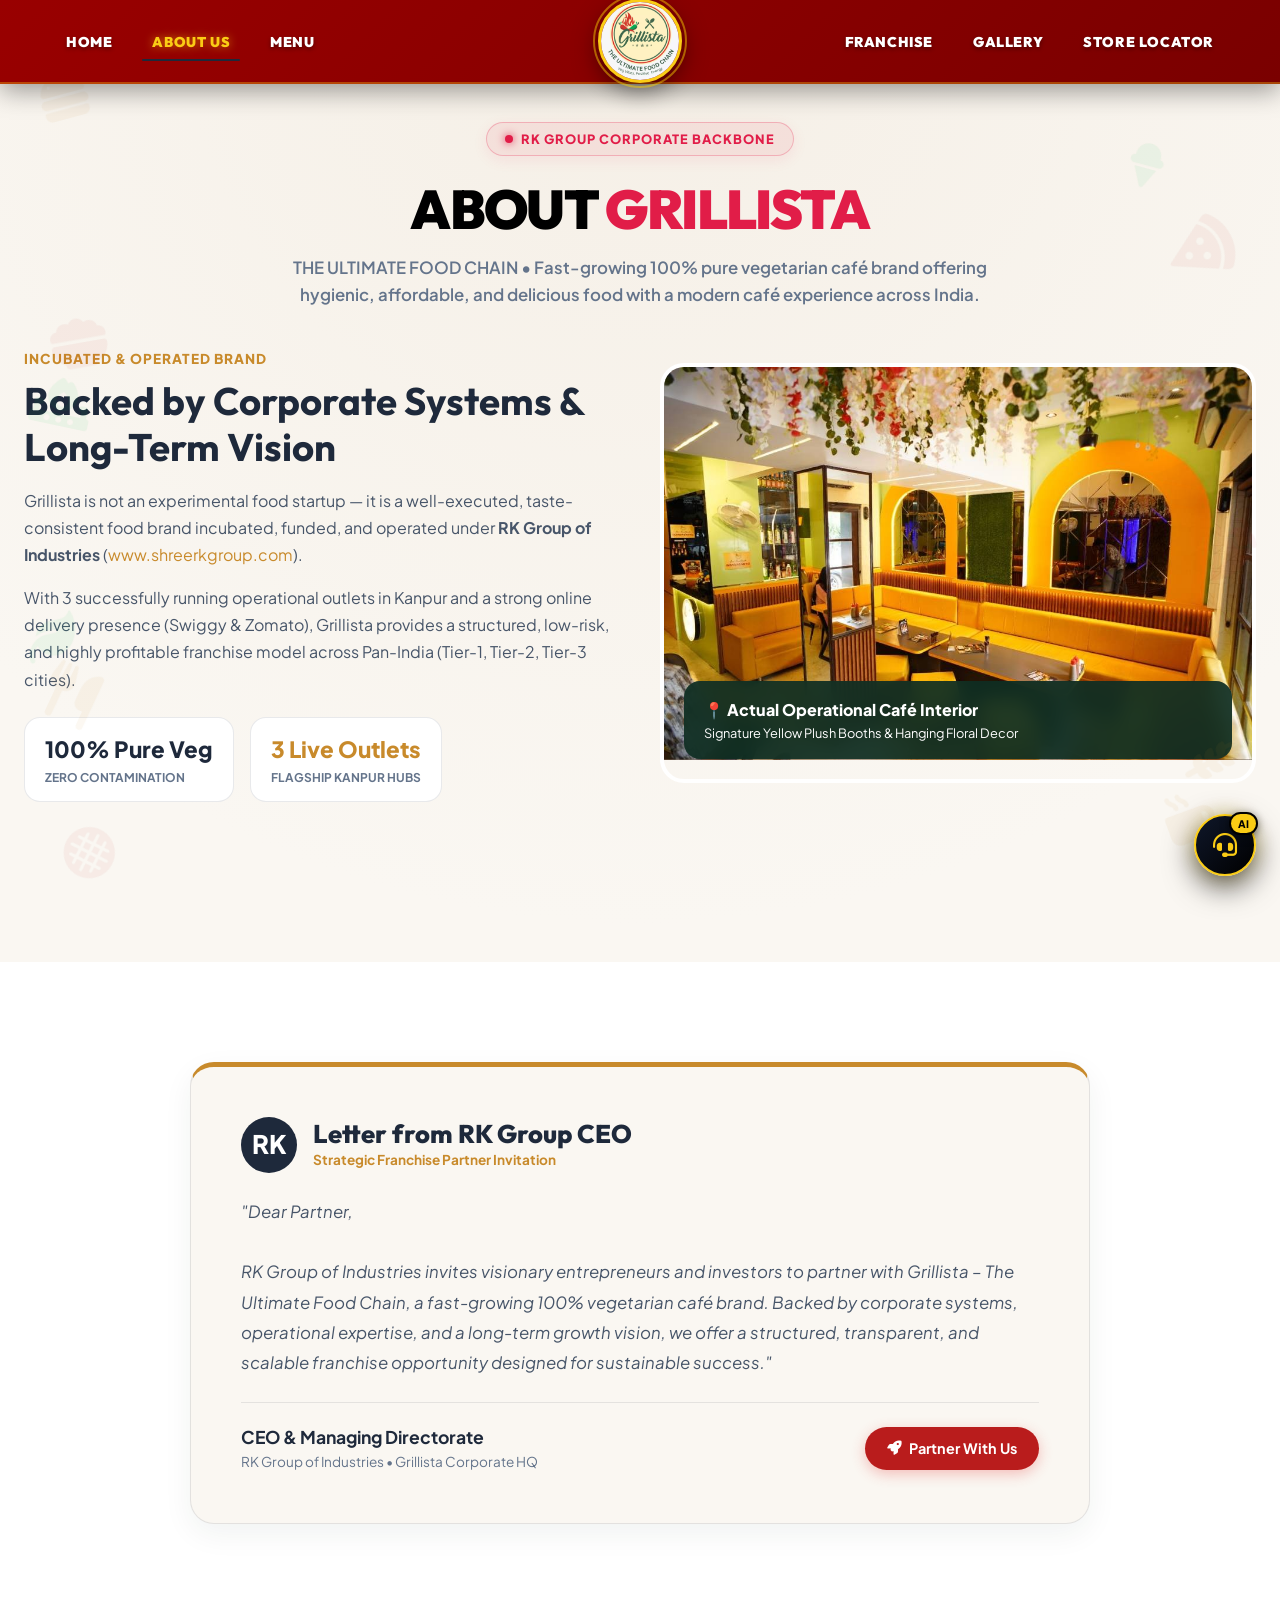
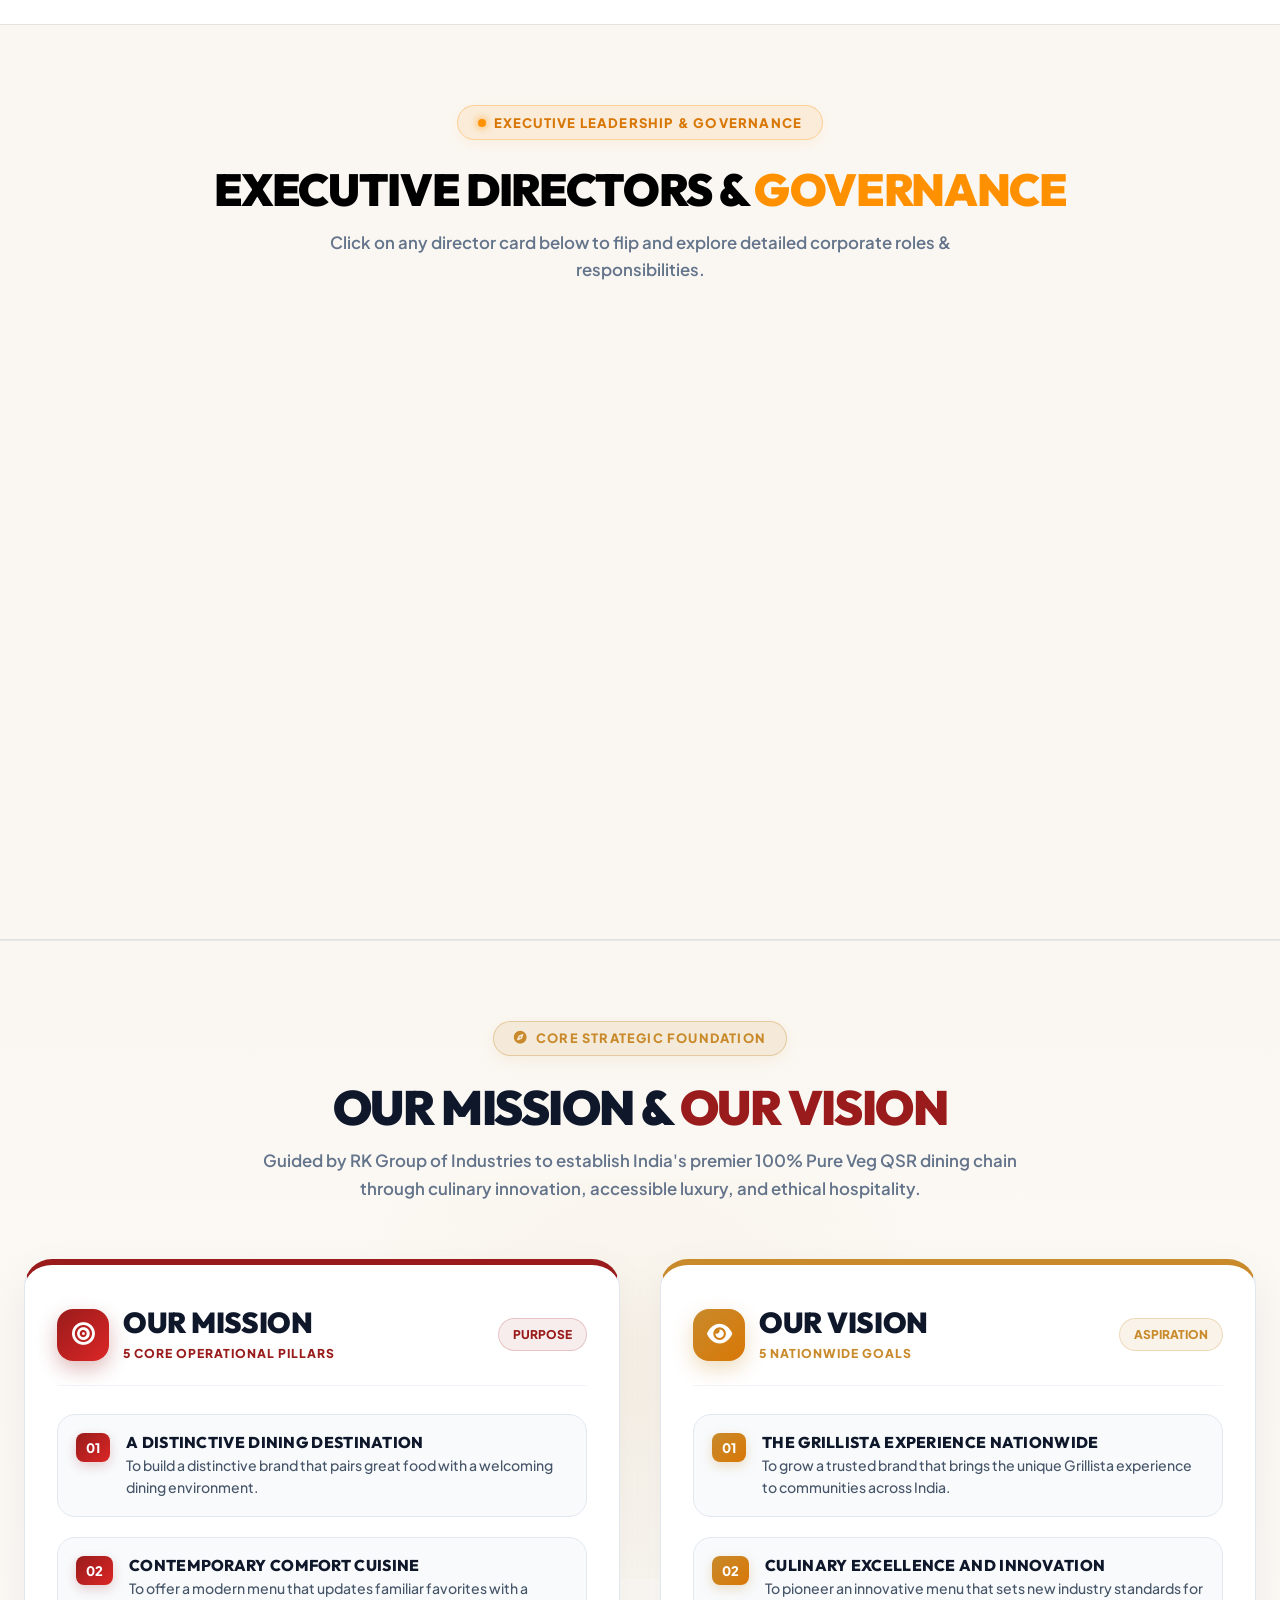
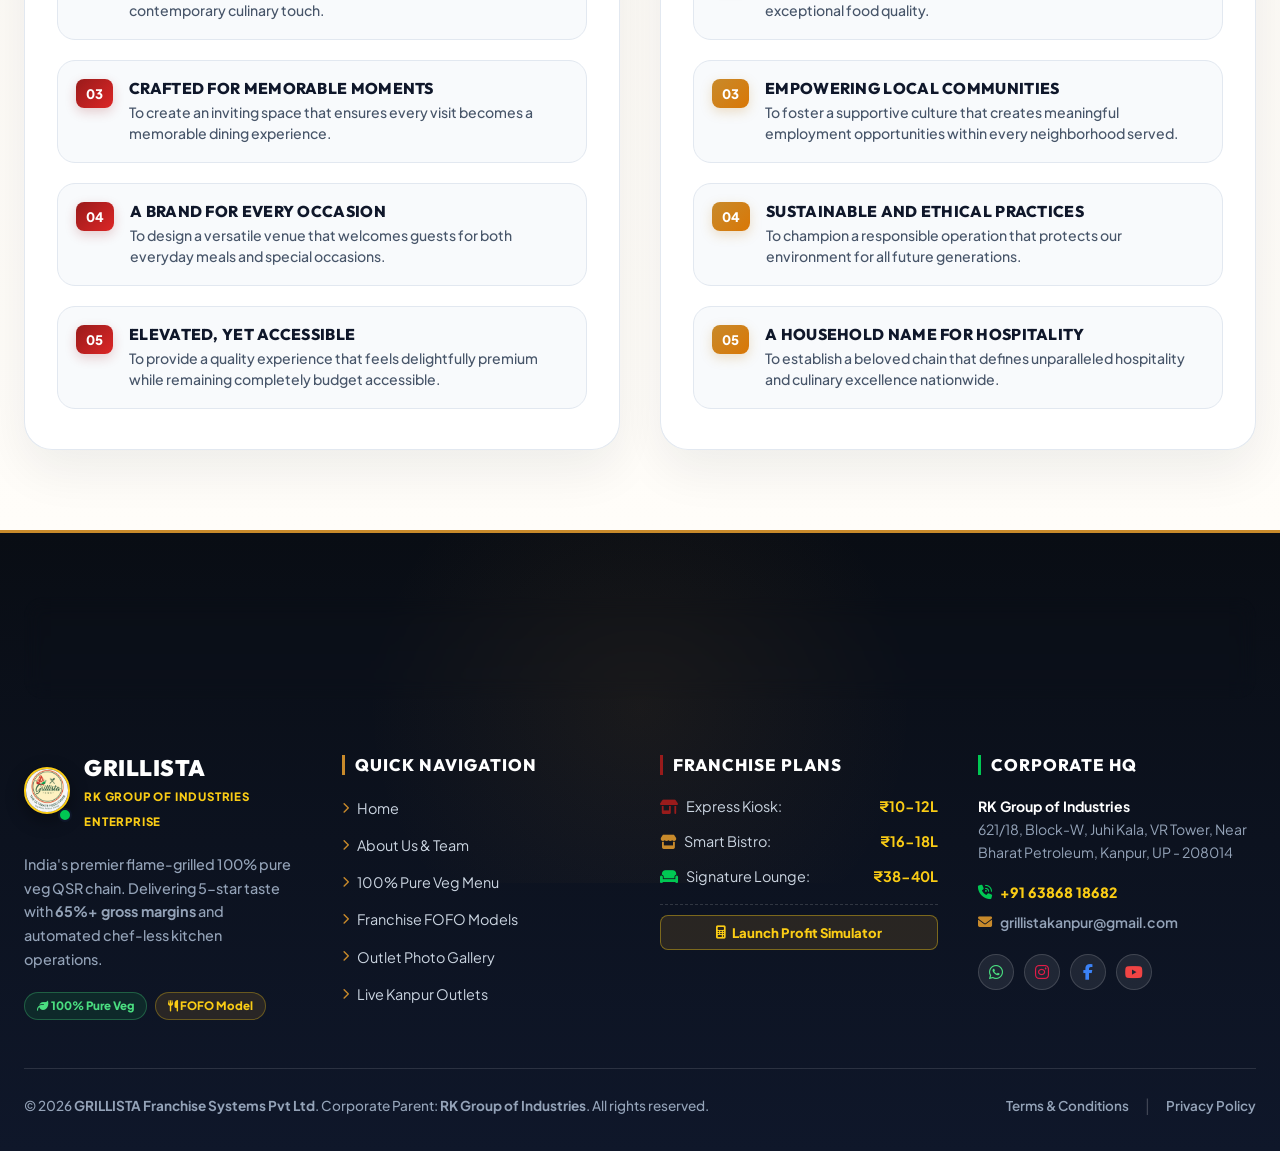
==== commit 254f551b: "Keep section background clean and bright champagne with vibrant multi-color executive boxes in about" ====
--- a/about.html
+++ b/about.html
@@ -158,21 +158,21 @@
     </div>
   </section>
 
-  <!-- Executive Leadership & Directors Section (Distinct Luxury Multi-Color Themes) -->
-  <section class="section" style="background: radial-gradient(circle at 20% 30%, rgba(200, 138, 43, 0.2) 0%, transparent 50%), radial-gradient(circle at 80% 70%, rgba(225, 29, 72, 0.18) 0%, transparent 50%), linear-gradient(180deg, #0B0F19 0%, #0F172A 50%, #0B0F19 100%); border-top: 1px solid rgba(250, 204, 21, 0.2); border-bottom: 1px solid rgba(250, 204, 21, 0.2); padding: 80px 0; position: relative; overflow: hidden;">
+  <!-- Executive Leadership & Directors Section (Clean Section Background + Vibrant Executive Boxes) -->
+  <section class="section" style="background: var(--bg-warm-champagne); border-top: 1px solid var(--border-light); border-bottom: 1px solid var(--border-light); padding: 80px 0; position: relative;">
     <div class="container">
       <!-- Ultra-Modern Sleek Section Header (Black Base + Amber Gold Accent) -->
       <div style="text-align: center; margin-bottom: 56px; position: relative;">
-        <div style="display: inline-flex; align-items: center; gap: 8px; background: rgba(250, 204, 21, 0.15); border: 1.5px solid rgba(250, 204, 21, 0.4); color: #FACC15; padding: 6px 20px; border-radius: 99px; font-size: 0.82rem; font-weight: 900; text-transform: uppercase; letter-spacing: 1.2px; margin-bottom: 14px; box-shadow: 0 4px 18px rgba(250, 204, 21, 0.2);">
-          <span style="width: 8px; height: 8px; border-radius: 50%; background: #FACC15; display: inline-block; box-shadow: 0 0 10px #FACC15;"></span>
+        <div style="display: inline-flex; align-items: center; gap: 8px; background: rgba(255, 145, 0, 0.1); border: 1.5px solid rgba(255, 145, 0, 0.3); color: #D97706; padding: 6px 20px; border-radius: 99px; font-size: 0.82rem; font-weight: 900; text-transform: uppercase; letter-spacing: 1.2px; margin-bottom: 14px; box-shadow: 0 4px 15px rgba(255, 145, 0, 0.08);">
+          <span style="width: 8px; height: 8px; border-radius: 50%; background: #FF9100; display: inline-block; box-shadow: 0 0 8px #FF9100;"></span>
           EXECUTIVE LEADERSHIP & GOVERNANCE
         </div>
         
-        <h2 class="section-title" style="font-size: 2.8rem; color: #FFFFFF !important;">
-          EXECUTIVE DIRECTORS & <span style="color: #FACC15 !important;">GOVERNANCE</span>
+        <h2 class="section-title" style="font-size: 2.8rem; color: #000000 !important;">
+          EXECUTIVE DIRECTORS & <span style="color: #FF9100 !important;">GOVERNANCE</span>
         </h2>
         
-        <p style="font-size: 1.05rem; color: rgba(255,255,255,0.78); max-width: 700px; margin: 0 auto; font-weight: 600; line-height: 1.6;">
+        <p style="font-size: 1.05rem; color: #64748B; max-width: 700px; margin: 0 auto; font-weight: 600; line-height: 1.6;">
           Click on any director card below to flip and explore detailed corporate roles & responsibilities.
         </p>
       </div>
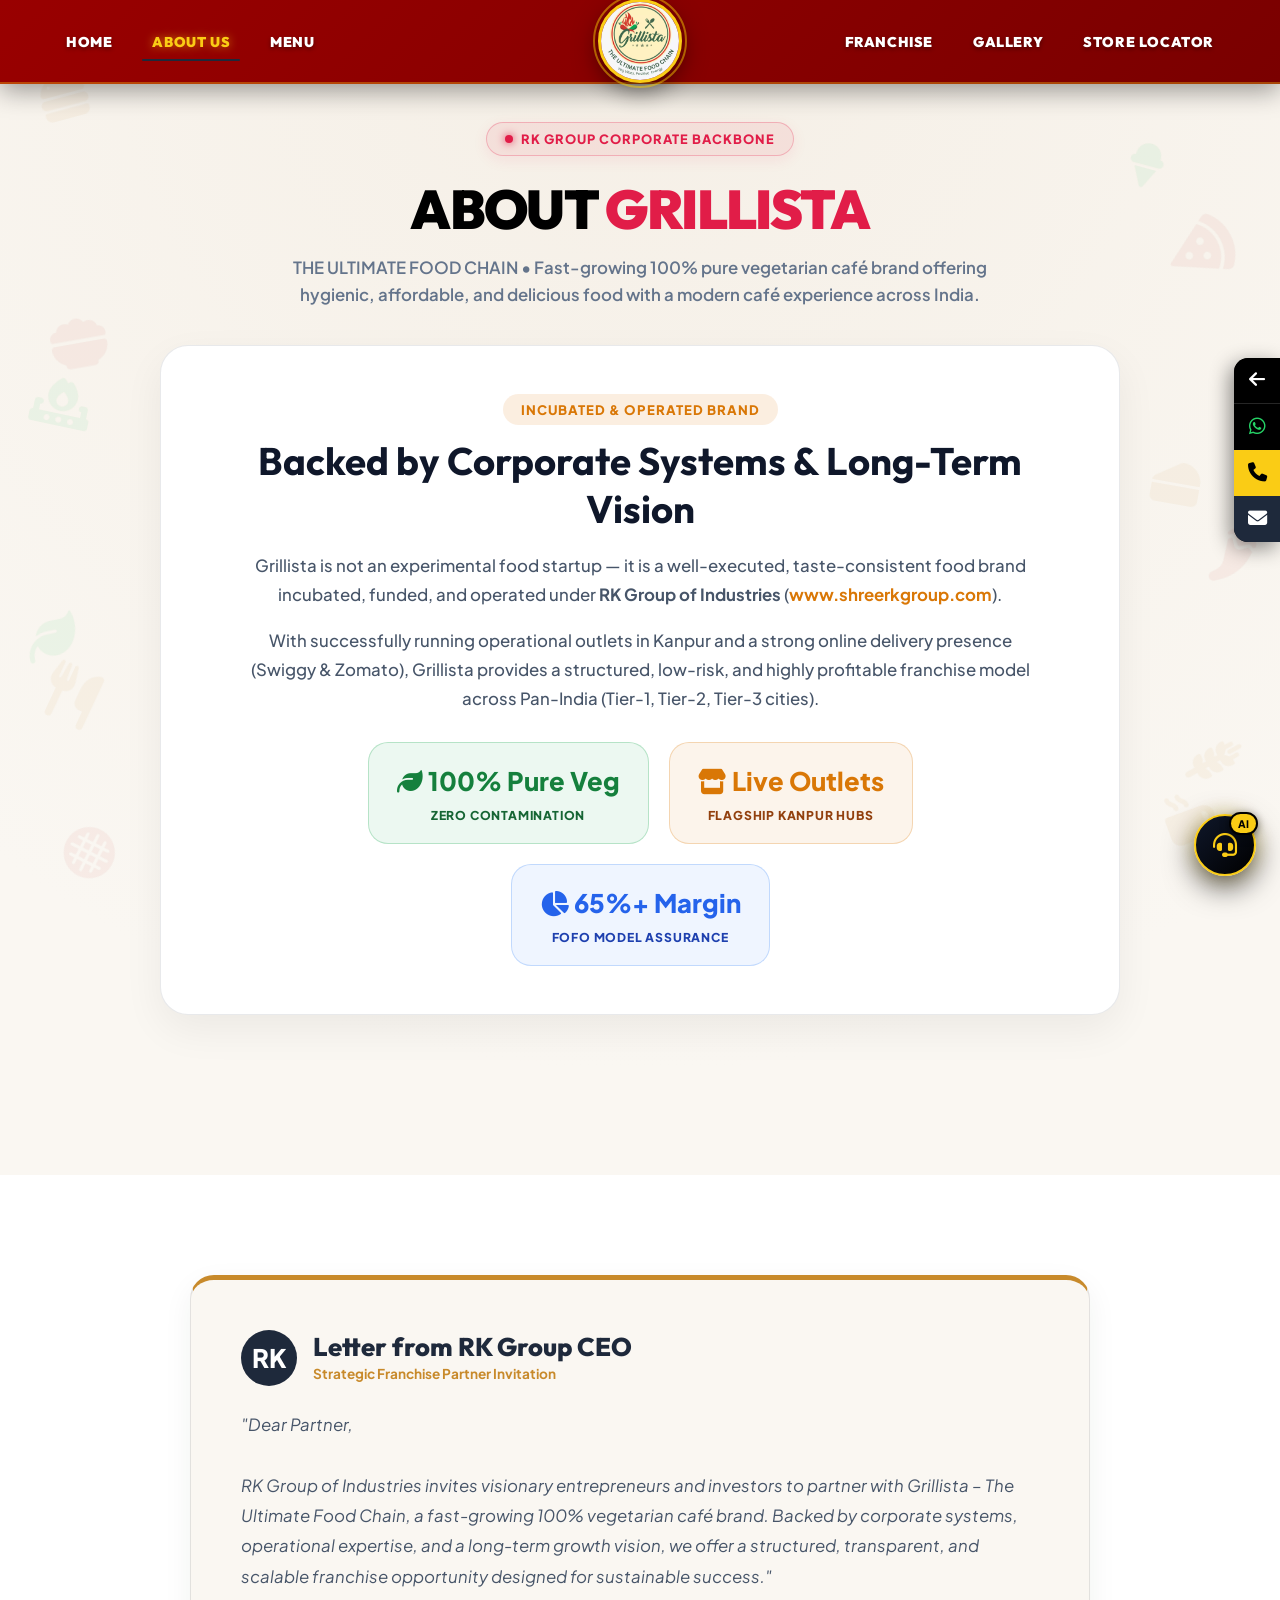
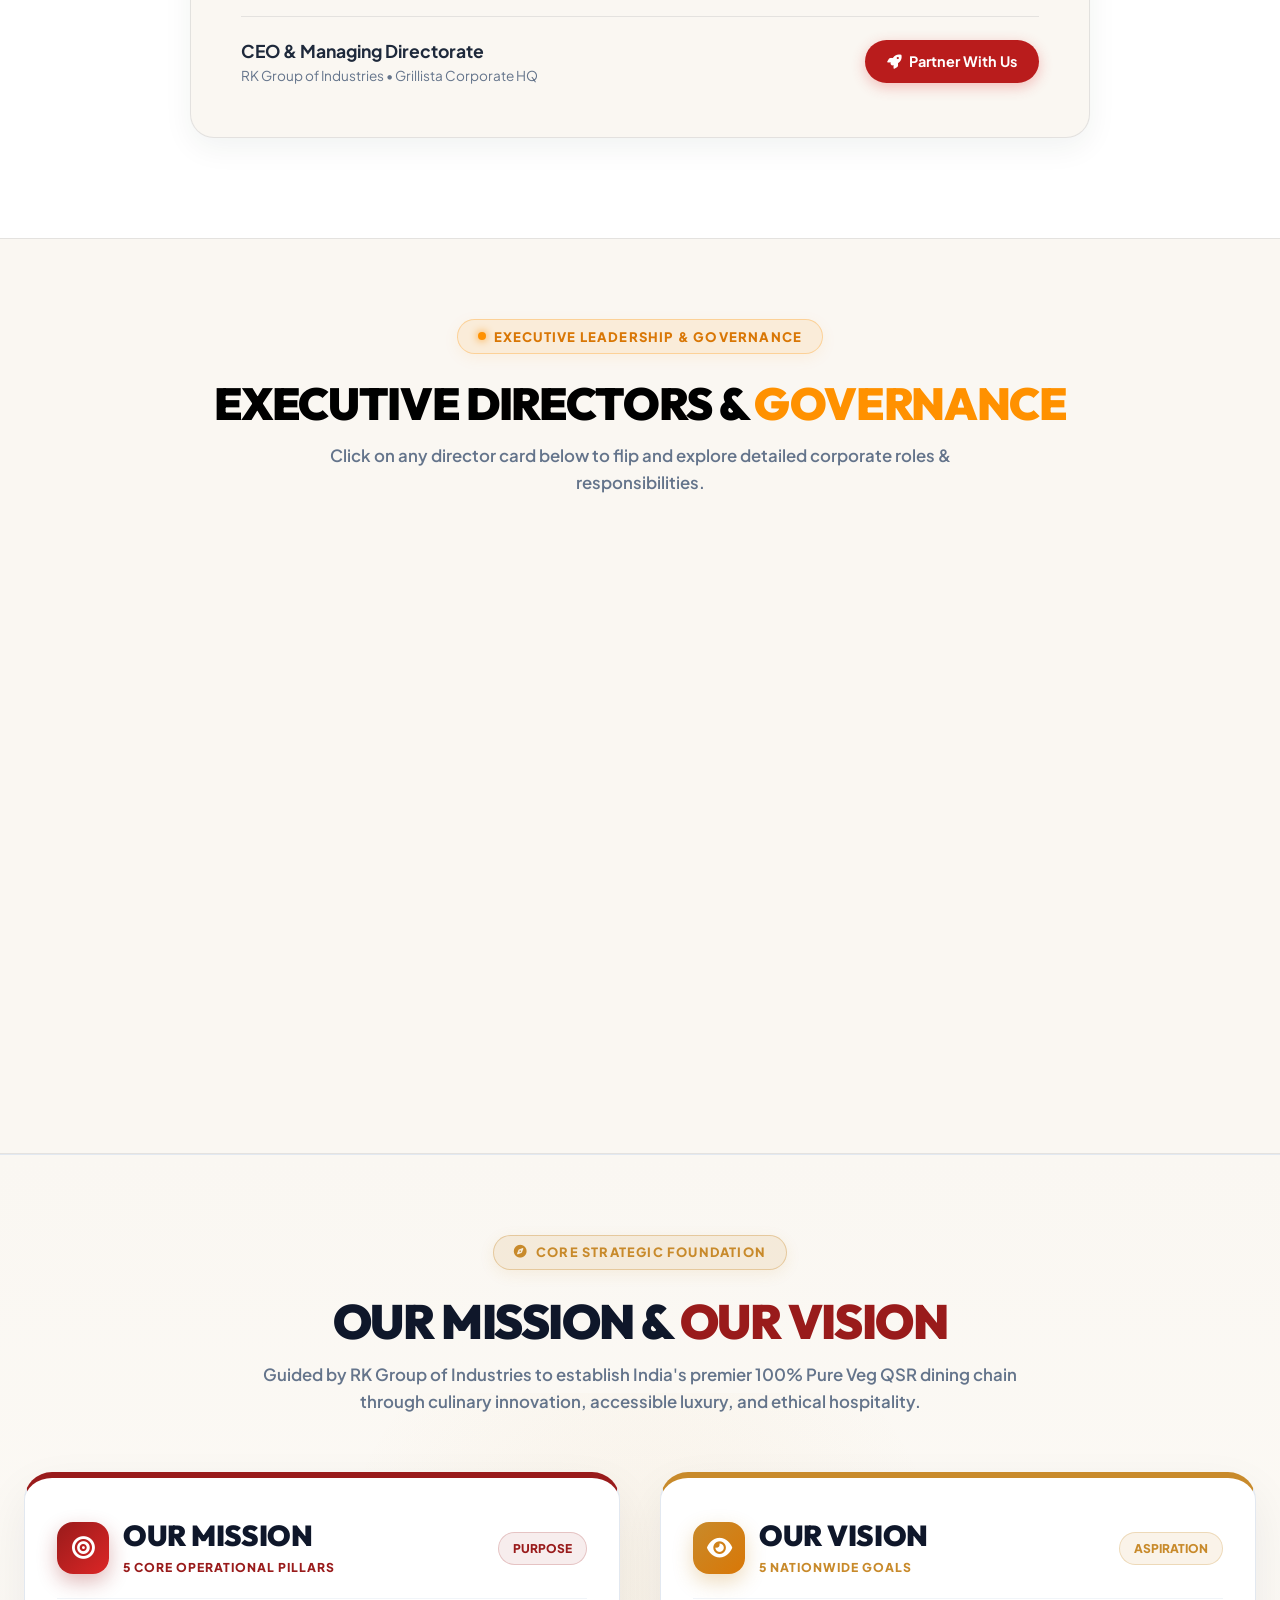
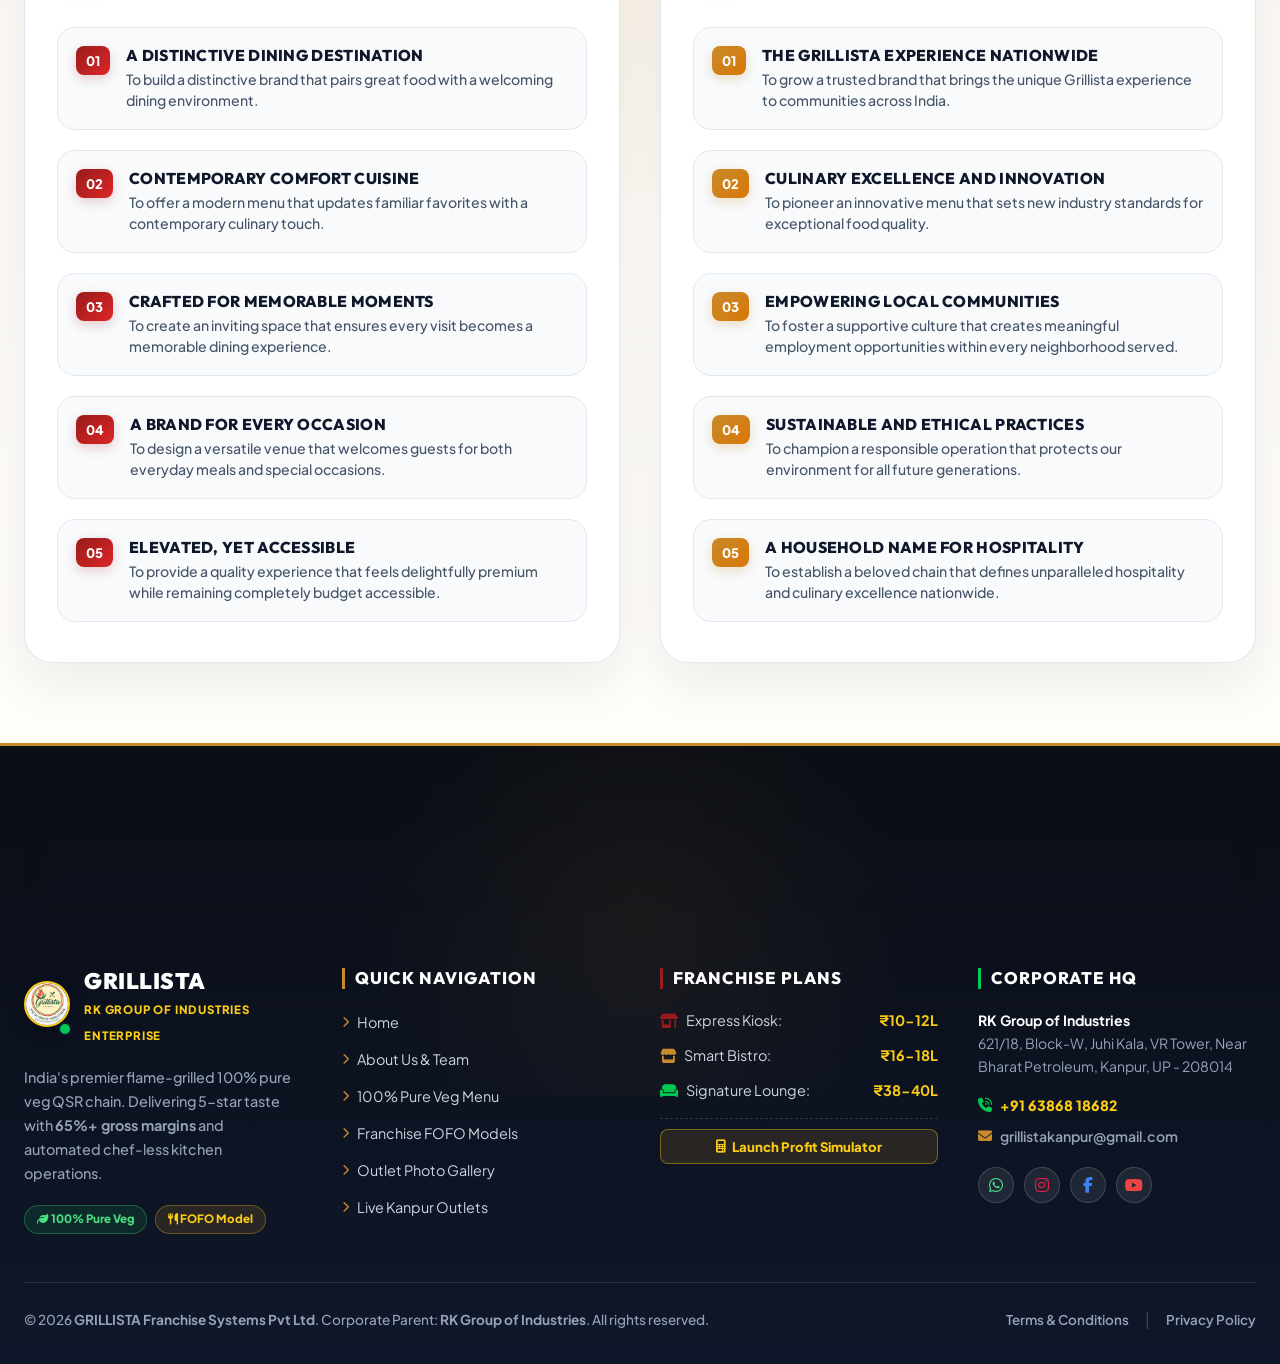
==== commit 4e6bc9d9: "Remove Actual Operational Cafe Interior image card and format Backed by Corporate Systems section in" ====
--- a/about.html
+++ b/about.html
@@ -95,33 +95,30 @@
         </p>
       </div>
 
-      <div style="display: grid; grid-template-columns: 1fr 1fr; gap: 40px; align-items: center; margin-bottom: 60px;">
-        <div>
-          <span style="color: var(--accent-gold); font-weight: 800; font-size: 0.85rem; text-transform: uppercase; letter-spacing: 1px;">Incubated & Operated Brand</span>
-          <h2 style="font-size: 2.4rem; color: var(--brand-emerald); margin: 8px 0 16px 0; line-height: 1.2;">Backed by Corporate Systems & Long-Term Vision</h2>
-          <p style="font-size: 1rem; color: var(--text-secondary); line-height: 1.7; margin-bottom: 16px;">
-            Grillista is not an experimental food startup — it is a well-executed, taste-consistent food brand incubated, funded, and operated under <strong>RK Group of Industries</strong> (<a href="http://www.shreerkgroup.com" target="_blank" style="color: var(--accent-gold);">www.shreerkgroup.com</a>).
+      <div style="max-width: 960px; margin: 0 auto 60px auto; background: #FFFFFF; border: 1.5px solid var(--border-light); border-radius: 28px; padding: 48px; box-shadow: 0 15px 40px rgba(0,0,0,0.06);">
+        <div style="text-align: center; max-width: 800px; margin: 0 auto;">
+          <span style="color: #D97706; background: rgba(217, 119, 6, 0.12); padding: 5px 18px; border-radius: 99px; font-weight: 900; font-size: 0.82rem; text-transform: uppercase; letter-spacing: 1px; display: inline-block; margin-bottom: 12px;">Incubated & Operated Brand</span>
+          <h2 style="font-size: 2.4rem; color: #0F172A; margin: 0 0 18px 0; line-height: 1.25; font-family: var(--font-heading);">Backed by Corporate Systems & Long-Term Vision</h2>
+          <p style="font-size: 1.05rem; color: #475569; line-height: 1.75; margin-bottom: 16px; font-weight: 500;">
+            Grillista is not an experimental food startup — it is a well-executed, taste-consistent food brand incubated, funded, and operated under <strong>RK Group of Industries</strong> (<a href="http://www.shreerkgroup.com" target="_blank" style="color: #D97706; font-weight: 700;">www.shreerkgroup.com</a>).
           </p>
-          <p style="font-size: 1rem; color: var(--text-secondary); line-height: 1.7; margin-bottom: 24px;">
-            With 3 successfully running operational outlets in Kanpur and a strong online delivery presence (Swiggy & Zomato), Grillista provides a structured, low-risk, and highly profitable franchise model across Pan-India (Tier-1, Tier-2, Tier-3 cities).
+          <p style="font-size: 1.05rem; color: #475569; line-height: 1.75; margin-bottom: 28px; font-weight: 500;">
+            With successfully running operational outlets in Kanpur and a strong online delivery presence (Swiggy & Zomato), Grillista provides a structured, low-risk, and highly profitable franchise model across Pan-India (Tier-1, Tier-2, Tier-3 cities).
           </p>
-          <div style="display: flex; gap: 16px; flex-wrap: wrap;">
-            <div style="background: #FFF; border: 1px solid var(--border-light); padding: 14px 20px; border-radius: var(--radius-md);">
-              <div style="font-size: 1.4rem; font-weight: 900; color: var(--brand-emerald);">100% Pure Veg</div>
-              <div style="font-size: 0.75rem; color: var(--text-muted); font-weight: 700;">ZERO CONTAMINATION</div>
-            </div>
-            <div style="background: #FFF; border: 1px solid var(--border-light); padding: 14px 20px; border-radius: var(--radius-md);">
-              <div style="font-size: 1.4rem; font-weight: 900; color: var(--accent-gold);">3 Live Outlets</div>
-              <div style="font-size: 0.75rem; color: var(--text-muted); font-weight: 700;">FLAGSHIP KANPUR HUBS</div>
-            </div>
-          </div>
-        </div>
-
-        <div style="height: 420px; border-radius: var(--radius-lg); overflow: hidden; border: 4px solid #FFF; box-shadow: var(--shadow-premium); position: relative;">
-          <img src="assets/images/store_bg.jpg" alt="Grillista Interior Showcase" style="width: 100%; height: 100%; object-fit: cover; filter: none !important;">
-          <div style="position: absolute; bottom: 20px; left: 20px; right: 20px; background: rgba(15,46,35,0.92); backdrop-filter: blur(10px); padding: 16px 20px; border-radius: var(--radius-md); color: #FFF;">
-            <div style="font-weight: 800; font-size: 1rem;">📍 Actual Operational Café Interior</div>
-            <div style="font-size: 0.8rem; color: var(--accent-gold-light);">Signature Yellow Plush Booths & Hanging Floral Decor</div>
+          
+          <div style="display: flex; gap: 20px; justify-content: center; flex-wrap: wrap;">
+            <div style="background: rgba(22, 163, 74, 0.08); border: 1.5px solid rgba(22, 163, 74, 0.25); padding: 18px 28px; border-radius: 20px; min-width: 200px;">
+              <div style="font-size: 1.6rem; font-weight: 900; color: #15803D;"><i class="fa-solid fa-leaf"></i> 100% Pure Veg</div>
+              <div style="font-size: 0.76rem; color: #166534; font-weight: 800; letter-spacing: 0.8px; margin-top: 4px;">ZERO CONTAMINATION</div>
+            </div>
+            <div style="background: rgba(217, 119, 6, 0.08); border: 1.5px solid rgba(217, 119, 6, 0.25); padding: 18px 28px; border-radius: 20px; min-width: 200px;">
+              <div style="font-size: 1.6rem; font-weight: 900; color: #D97706;"><i class="fa-solid fa-store"></i> Live Outlets</div>
+              <div style="font-size: 0.76rem; color: #92400E; font-weight: 800; letter-spacing: 0.8px; margin-top: 4px;">FLAGSHIP KANPUR HUBS</div>
+            </div>
+            <div style="background: rgba(59, 130, 246, 0.08); border: 1.5px solid rgba(59, 130, 246, 0.25); padding: 18px 28px; border-radius: 20px; min-width: 200px;">
+              <div style="font-size: 1.6rem; font-weight: 900; color: #2563EB;"><i class="fa-solid fa-chart-pie"></i> 65%+ Margin</div>
+              <div style="font-size: 0.76rem; color: #1E40AF; font-weight: 800; letter-spacing: 0.8px; margin-top: 4px;">FOFO MODEL ASSURANCE</div>
+            </div>
           </div>
         </div>
       </div>
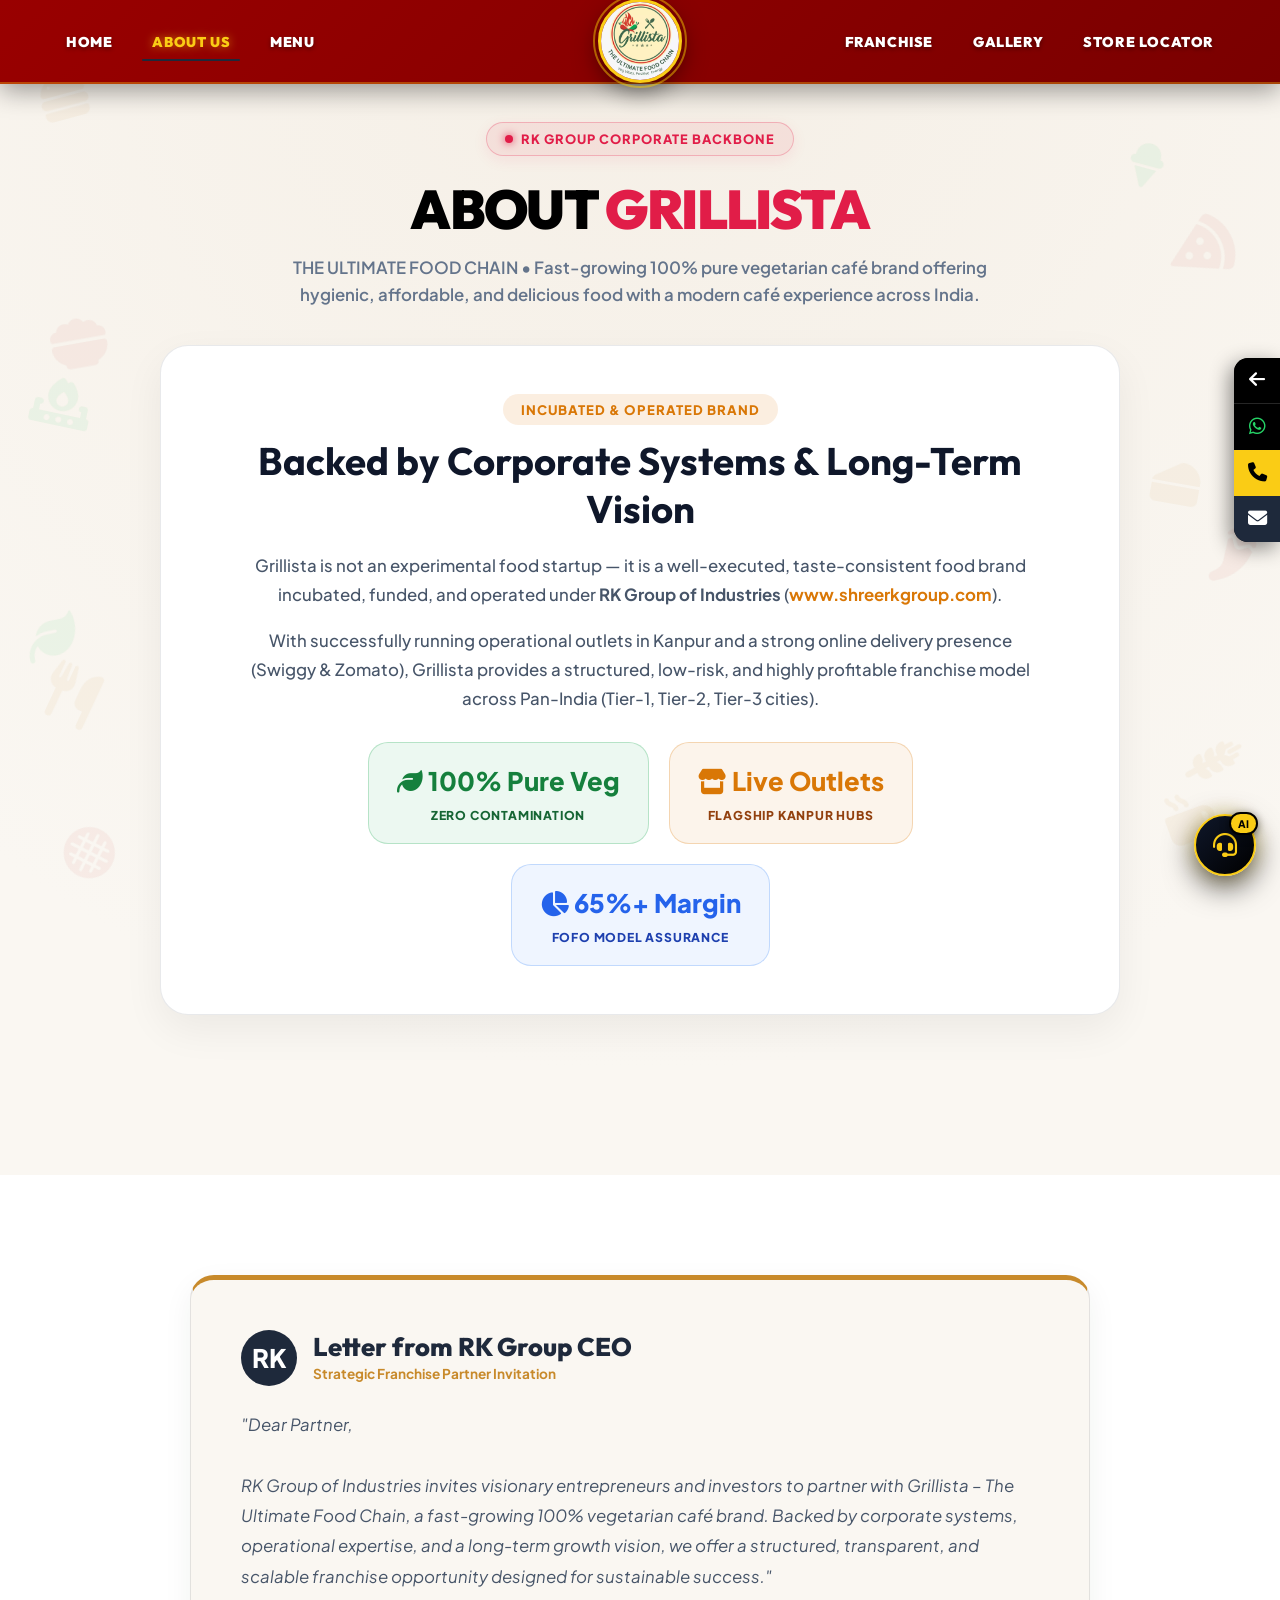
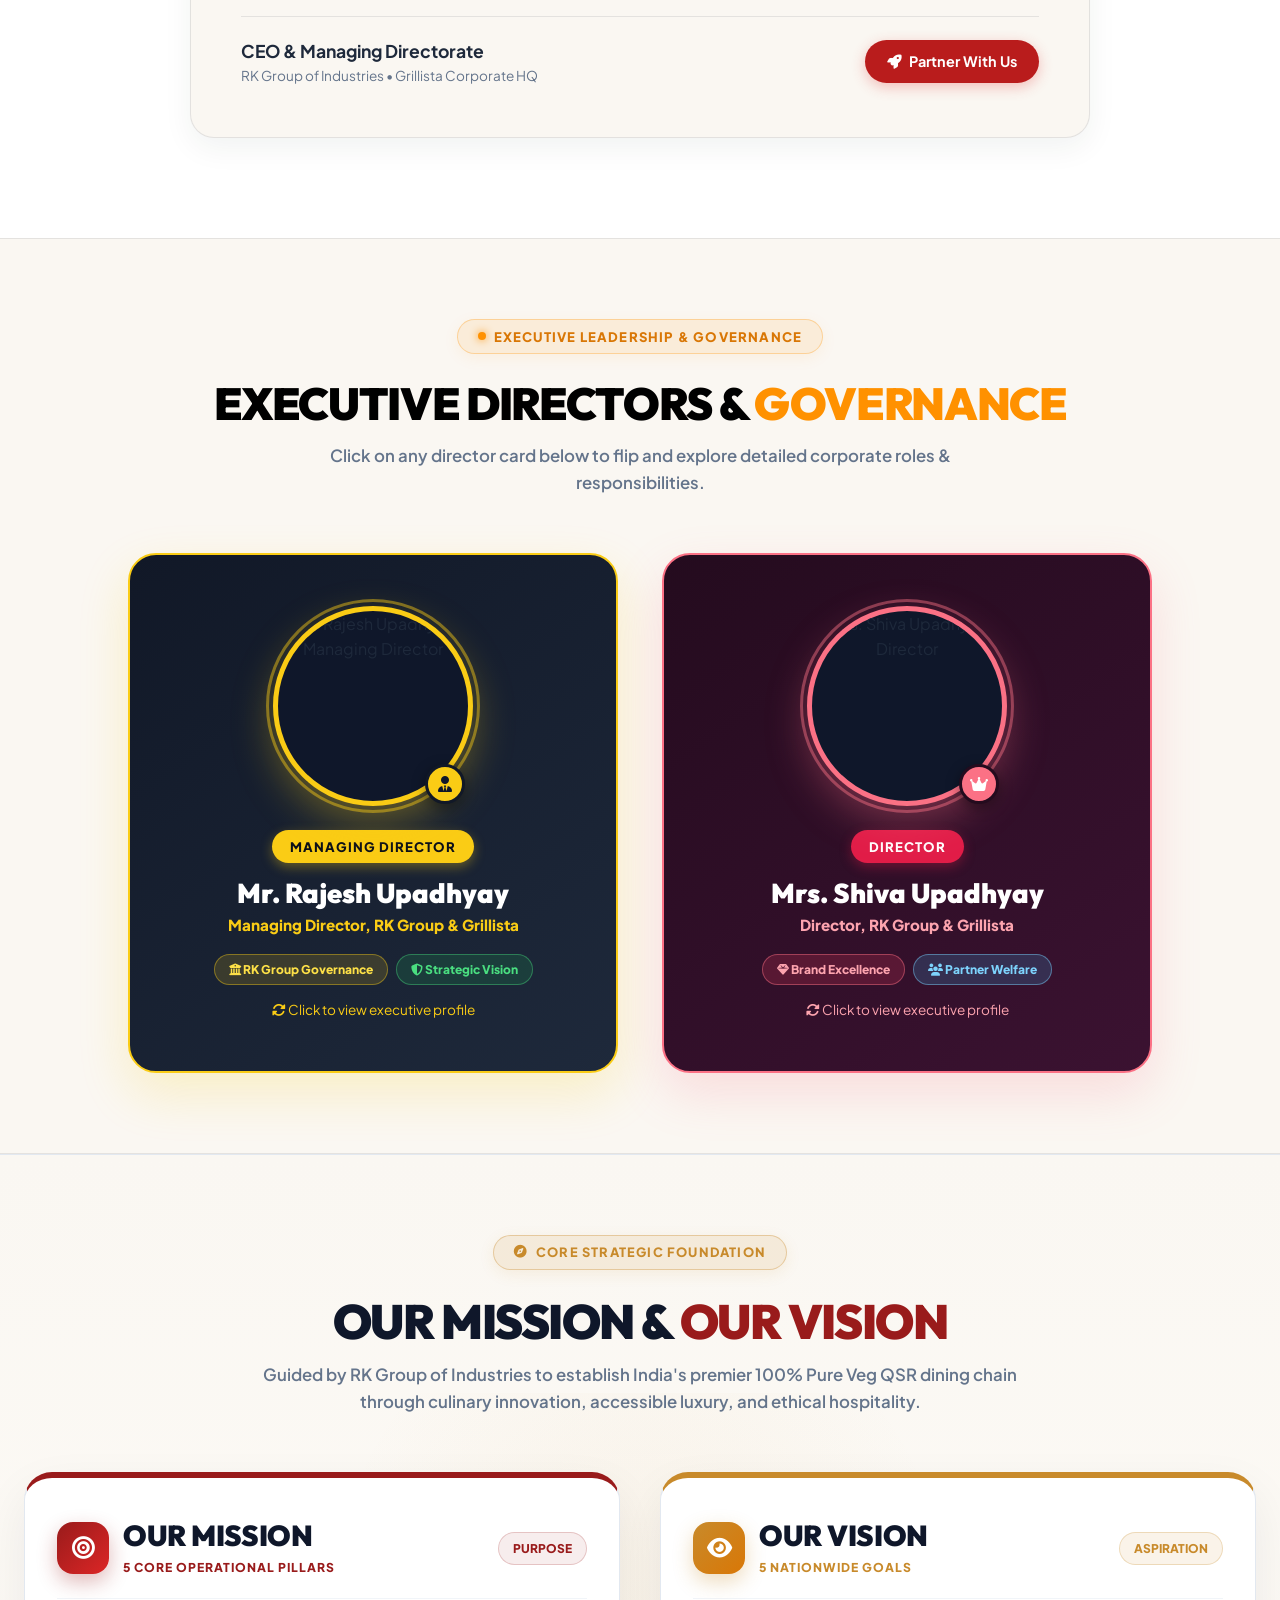
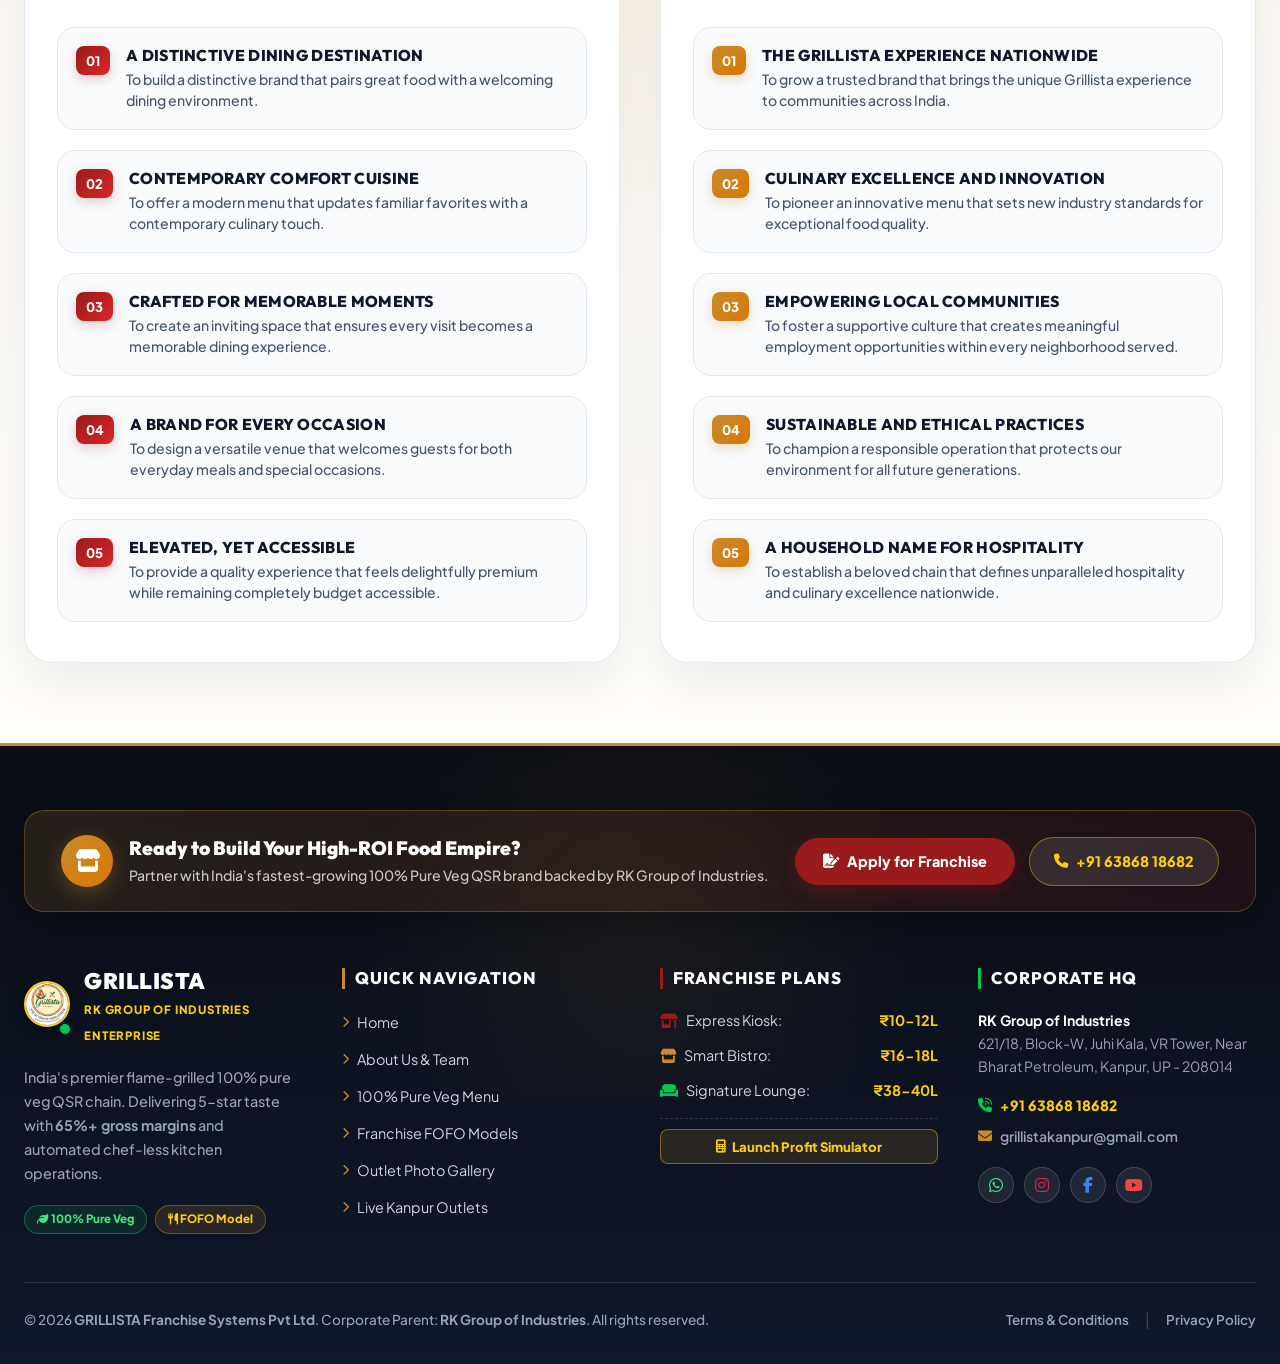
==== commit fbfa3ed7: "Add interactive category tabs bar and session reset button in Grillista AI Chatbot" ====
--- a/about.html
+++ b/about.html
@@ -608,7 +608,7 @@
   <div class="chatbot-window" id="chatbot-window">
     <div class="chatbot-header">
       <div style="display: flex; align-items: center; gap: 10px;">
-        <div style="width: 34px; height: 34px; border-radius: 50%; background: rgba(255,255,255,0.2); display: flex; align-items: center; justify-content: center; font-size: 1.1rem; color: #FACC15;">
+        <div style="width: 34px; height: 34px; border-radius: 50%; background: rgba(255,255,255,0.15); display: flex; align-items: center; justify-content: center; font-size: 1.1rem; color: #FACC15;">
           <i class="fa-solid fa-robot"></i>
         </div>
         <div>
@@ -616,19 +616,39 @@
           <span style="font-size: 0.7rem; color: #86EFAC; font-weight: 700;">● Online | 24/7 Support</span>
         </div>
       </div>
-      <button id="chatbot-close-btn" style="background: none; border: none; color: #FFF; font-size: 1.2rem; cursor: pointer;">&times;</button>
+      <div class="chatbot-header-actions">
+        <button class="chatbot-action-btn" onclick="resetChatSession()" title="Reset / New Chat" aria-label="Reset Conversation">
+          <i class="fa-solid fa-arrows-rotate"></i>
+        </button>
+        <button class="chatbot-close-btn" id="chatbot-close-btn" aria-label="Close Chat">&times;</button>
+      </div>
+    </div>
+
+    <!-- Quick Navigation Category Tabs -->
+    <div class="chatbot-tabs-bar">
+      <button class="chatbot-tab-btn" onclick="switchChatTab(this, '1. Investment & ROI')"><i class="fa-solid fa-coins"></i> Invest & ROI</button>
+      <button class="chatbot-tab-btn" onclick="switchChatTab(this, '2. Franchise Models')"><i class="fa-solid fa-store"></i> Models</button>
+      <button class="chatbot-tab-btn" onclick="switchChatTab(this, '3. Location Evaluation')"><i class="fa-solid fa-location-dot"></i> Location</button>
+      <button class="chatbot-tab-btn" onclick="switchChatTab(this, 'FORM')"><i class="fa-solid fa-file-signature"></i> Apply Form</button>
+      <button class="chatbot-tab-btn" onclick="switchChatTab(this, '5. Franchise Process')"><i class="fa-solid fa-list-check"></i> Process</button>
+      <button class="chatbot-tab-btn" onclick="switchChatTab(this, 'Official Contact Phone')"><i class="fa-solid fa-phone"></i> Contact</button>
     </div>
 
     <div class="chatbot-messages" id="chatbot-messages">
       <div class="chat-msg bot">
-        <strong>Namaste! 🙏 Welcome to Grillista.</strong><br>
-        I am your AI Franchise Advisor. How can I assist your food franchise journey today?
-        <div class="chat-quick-btns">
-          <button class="chat-quick-btn chat-quick-btn-highlight" onclick="startChatInquiryForm()"><i class="fa-solid fa-file-signature"></i> 📝 Fill Franchise Inquiry</button>
-          <button class="chat-quick-btn" onclick="sendChatQuery('Franchise Cost & Models')">💰 Models & Royalty</button>
-          <button class="chat-quick-btn" onclick="sendChatQuery('Kanpur Outlets')">📍 Outlet Locations</button>
-          <button class="chat-quick-btn" onclick="sendChatQuery('Download Prospectus')">📜 Get Prospectus PDF</button>
-          <button class="chat-quick-btn" onclick="sendChatQuery('Call Franchise Team')">📞 Call (+91 63868 18682)</button>
+        <strong>Hi! 👋 Welcome to Grillista Franchise.</strong><br><br>
+        I’m your Grillista Franchise Assistant. I can help you explore our franchise models, investment requirements, location suitability, business projections, setup support and the complete franchise journey.<br><br>
+        <strong>To get started, what are you most interested in?</strong>
+        <div class="chat-quick-btns" style="margin-top: 10px; display: flex; flex-direction: column; gap: 6px;">
+          <button class="chat-quick-btn chat-quick-btn-highlight" onclick="sendChatQuery('1. Investment & ROI')">1. 💰 Investment & ROI</button>
+          <button class="chat-quick-btn" onclick="sendChatQuery('2. Franchise Models')">2. 🏪 Franchise Models</button>
+          <button class="chat-quick-btn" onclick="sendChatQuery('3. Location Evaluation')">3. 📍 Location Evaluation</button>
+          <button class="chat-quick-btn" onclick="startChatInquiryForm()">4. 🤝 Become a Franchise Partner</button>
+          <button class="chat-quick-btn" onclick="sendChatQuery('5. Franchise Process')">5. 📋 Franchise Process</button>
+          <button class="chat-quick-btn" onclick="sendChatQuery('6. Ask a Question')">6. ❓ Ask a Question</button>
+        </div>
+        <div style="font-size: 0.76rem; color: #94A3B8; margin-top: 8px; font-style: italic;">
+          You can also simply tell me what you’re looking for, and I’ll guide you.
         </div>
       </div>
     </div>
--- a/css/styles.css
+++ b/css/styles.css
@@ -493,11 +493,100 @@
 .chatbot-header {
   background: linear-gradient(135deg, #131B2E 0%, #080C14 100%);
   color: #FFFFFF;
-  padding: 16px 20px;
+  padding: 14px 18px;
   display: flex;
   align-items: center;
   justify-content: space-between;
   border-bottom: 1.5px solid rgba(250, 204, 21, 0.3);
+}
+
+.chatbot-header-actions {
+  display: flex;
+  align-items: center;
+  gap: 10px;
+}
+
+.chatbot-action-btn {
+  background: rgba(255, 255, 255, 0.08);
+  border: 1px solid rgba(250, 204, 21, 0.3);
+  color: #FACC15;
+  width: 32px;
+  height: 32px;
+  border-radius: 8px;
+  display: flex;
+  align-items: center;
+  justify-content: center;
+  font-size: 0.85rem;
+  cursor: pointer;
+  transition: all 0.25s ease;
+}
+
+.chatbot-action-btn:hover {
+  background: #FACC15;
+  color: #0F172A;
+  border-color: #FFFFFF;
+  transform: rotate(180deg);
+}
+
+.chatbot-close-btn {
+  background: rgba(255, 255, 255, 0.08);
+  border: 1px solid rgba(255, 255, 255, 0.15);
+  color: #94A3B8;
+  width: 32px;
+  height: 32px;
+  border-radius: 8px;
+  display: flex;
+  align-items: center;
+  justify-content: center;
+  font-size: 1.2rem;
+  cursor: pointer;
+  transition: all 0.2s ease;
+}
+
+.chatbot-close-btn:hover {
+  background: #E11D48;
+  color: #FFFFFF;
+  border-color: #E11D48;
+}
+
+/* Chatbot Quick Category Tabs */
+.chatbot-tabs-bar {
+  display: flex;
+  align-items: center;
+  gap: 6px;
+  padding: 8px 14px;
+  background: #0B0F19;
+  border-bottom: 1px solid rgba(255, 255, 255, 0.08);
+  overflow-x: auto;
+  scrollbar-width: none;
+  -ms-overflow-style: none;
+}
+
+.chatbot-tabs-bar::-webkit-scrollbar {
+  display: none;
+}
+
+.chatbot-tab-btn {
+  white-space: nowrap;
+  background: rgba(255, 255, 255, 0.06);
+  border: 1px solid rgba(250, 204, 21, 0.2);
+  color: #E2E8F0;
+  font-size: 0.72rem;
+  font-weight: 800;
+  padding: 5px 11px;
+  border-radius: 99px;
+  cursor: pointer;
+  display: flex;
+  align-items: center;
+  gap: 5px;
+  transition: all 0.2s ease;
+}
+
+.chatbot-tab-btn:hover, .chatbot-tab-btn.active {
+  background: #FACC15;
+  color: #0F172A;
+  border-color: #FACC15;
+  box-shadow: 0 2px 8px rgba(250, 204, 21, 0.3);
 }
 
 .chatbot-messages {
